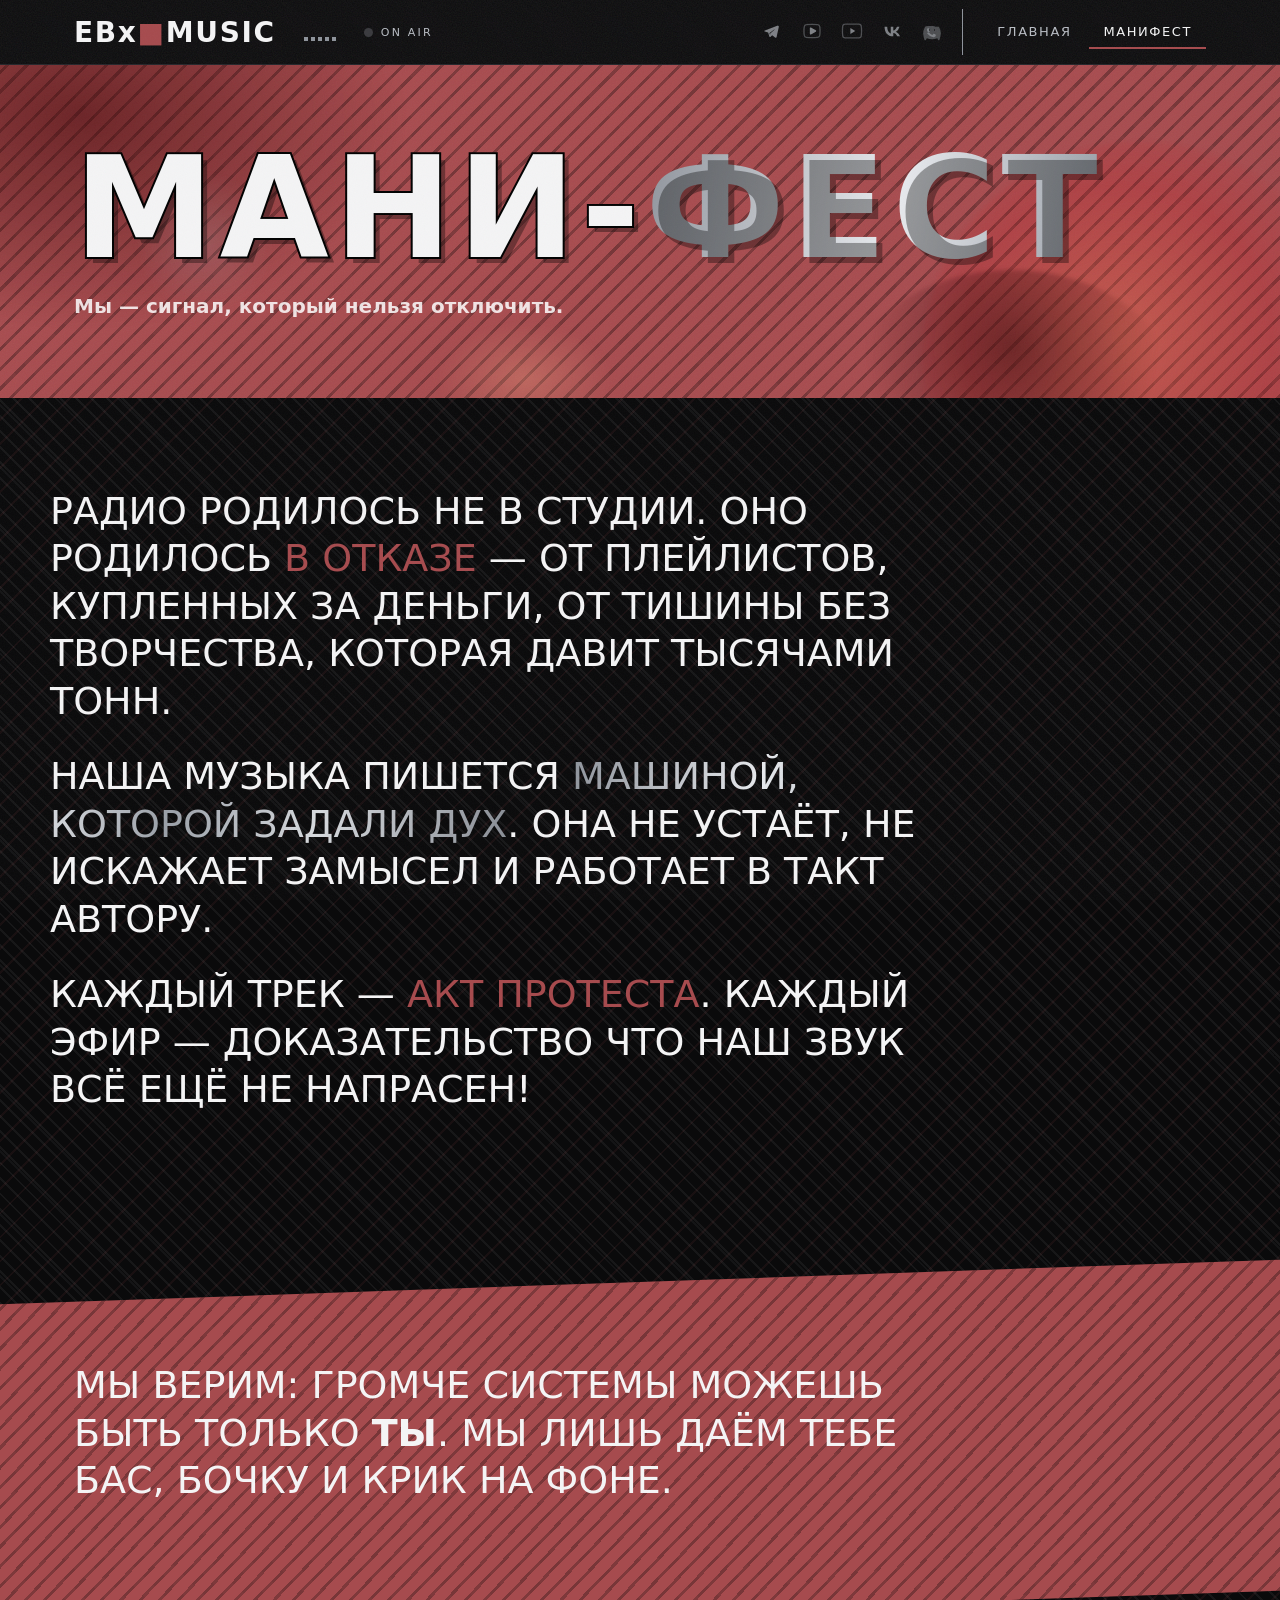
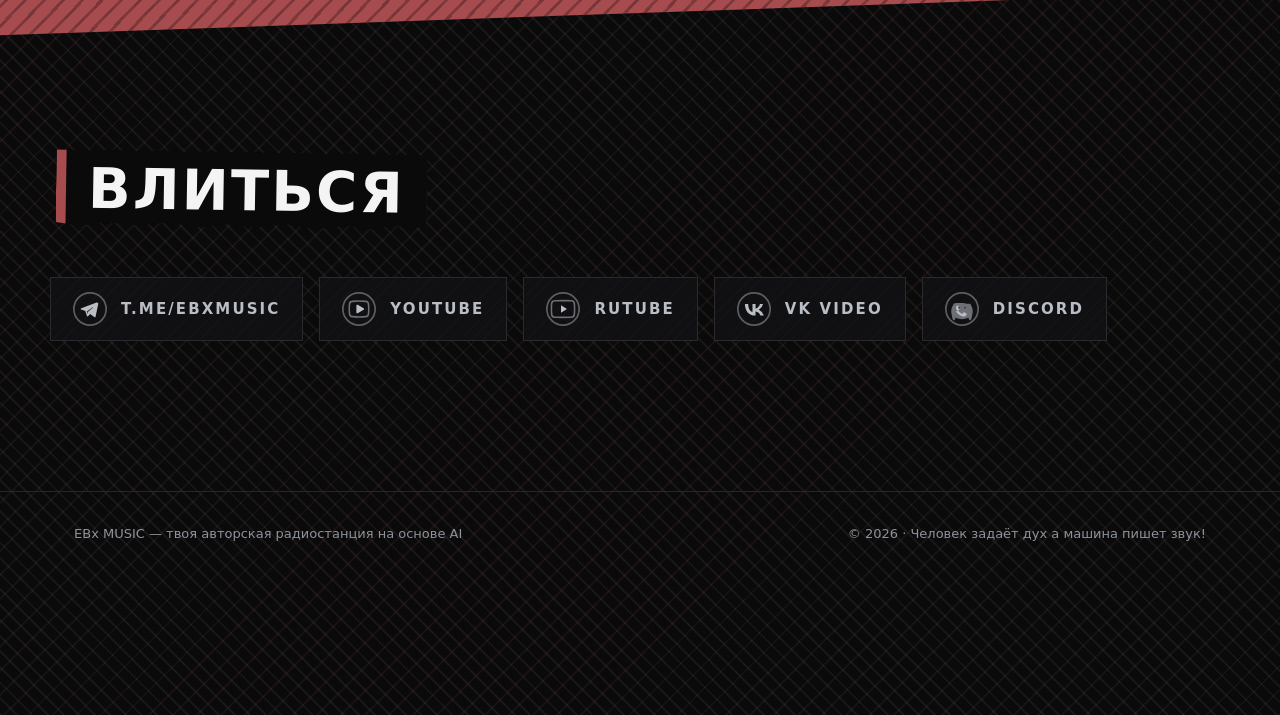
==== about.html @ 96da7712 "add Discord link (header + join)" ====
<!doctype html>
<html lang="ru">
<head>
  <meta charset="utf-8">
  <meta name="viewport" content="width=device-width, initial-scale=1, viewport-fit=cover">
  <title>EBx MUSIC — Манифест</title>
  <meta name="description" content="Манифест EBx MUSIC: авторская радиостанция на основе AI. Человек задаёт дух — машина пишет звук.">
  <meta property="og:title" content="EBx MUSIC — Манифест">
  <meta property="og:description" content="Человек задаёт дух — машина пишет звук. Авторское AI-радио.">
  <meta property="og:type" content="website">
  <link rel="icon" href="data:image/svg+xml,%3Csvg xmlns='http://www.w3.org/2000/svg' viewBox='0 0 32 32'%3E%3Crect width='32' height='32' fill='%230A0A0B'/%3E%3Cpath d='M20 3 6 19h7l-3 10L26 12h-8l2-9z' fill='%23B31217'/%3E%3C/svg%3E">
  <style>
  #__loadbar{position:fixed;top:0;left:0;height:3px;width:0;z-index:1001;pointer-events:none;transition:width .25s cubic-bezier(.1,.5,.3,1),opacity .3s;opacity:1}
  #__loadbar .lb-body{position:absolute;inset:0;background:repeating-linear-gradient(-45deg,#B31217 0 8px,#7E0D11 8px 16px);background-size:23px 100%;animation:lbMove .5s linear infinite}
  #__loadbar .lb-head{position:absolute;top:0;bottom:0;right:0;width:56px;background:linear-gradient(90deg,rgba(232,234,238,0),#E8EAEE 35%,#9AA0A8 60%,#D7DADE 85%,#878C94);box-shadow:0 0 10px rgba(179,18,23,.9),0 0 4px rgba(232,234,238,.8)}
  @keyframes lbMove{to{background-position:23px 0}}
  @media (prefers-reduced-motion:reduce){#__loadbar .lb-body{animation:none}}
  </style>
  <script>
  (function(){
    var d=document,b=d.createElement('div');b.id='__loadbar';
    b.innerHTML='<div class="lb-body"></div><div class="lb-head"></div>';
    d.documentElement.appendChild(b);
    var p=0,done=false;
    function set(v){p=Math.max(p,Math.min(v,100));b.style.width=p+'%'}
    function trickle(){if(done)return;var step=(100-p)*.12*(.6+Math.random()*.8);set(p+Math.max(.5,step));if(p<85)setTimeout(trickle,200+Math.random()*300)}
    set(35);setTimeout(trickle,250);
    function complete(){if(done)return;done=true;set(100);setTimeout(function(){b.style.opacity='0';setTimeout(function(){b.remove()},320)},150)}
    if(d.readyState==='complete')complete();else addEventListener('load',complete);
    addEventListener('pageshow',function(e){if(e.persisted){done=true;b.remove()}});
  })();
  </script>
  <script type="module" crossorigin src="/assets/share-CVYyEYfm.js"></script>
  <script type="module" crossorigin src="/assets/main-DSw1PG3q.js"></script>
  <link rel="stylesheet" crossorigin href="/assets/share-ChvzDr6m.css">
  <link rel="preconnect" href="https://radio.ebxm.ru" crossorigin>
<style id="critical-css">:root{--black: #0A0A0B;--white: #F4F4F5;--red: #A64B4E;--red-dark: #743B3E;--silver: #B9BDC4;--silver-dim: #8E939B;--metallic: linear-gradient(100deg, #8E939B 0%, #E8EAEE 28%, #9AA0A8 50%, #D7DADE 72%, #878C94 100%);--noise: url("data:image/svg+xml,%3Csvg xmlns='http://www.w3.org/2000/svg' width='140' height='140'%3E%3Cfilter id='n'%3E%3CfeTurbulence type='fractalNoise' baseFrequency='0.9' numOctaves='2'/%3E%3C/filter%3E%3Crect width='140' height='140' filter='url(%23n)' opacity='0.5'/%3E%3C/svg%3E");--stripes: repeating-linear-gradient(45deg, transparent 0 14px, rgba(166,75,78,.14) 14px 28px);--font-h: "Arial Narrow", "Impact", system-ui, sans-serif;--font-b: system-ui, "Segoe UI", sans-serif}*{margin:0;padding:0;box-sizing:border-box}html{scroll-behavior:smooth;overflow-x:hidden}body{background:repeating-linear-gradient(45deg,rgba(255,255,255,.055) 0 2px,transparent 2px 11px),repeating-linear-gradient(-45deg,rgba(166,75,78,.09) 0 2px,transparent 2px 17px),var(--black);color:var(--white);font-family:var(--font-b);overflow-x:hidden;max-width:100vw;padding-bottom:140px}body:after{content:"";position:fixed;inset:0;background:var(--noise);opacity:.07;pointer-events:none;z-index:999}body:before{content:"";position:fixed;inset:-50%;background:repeating-linear-gradient(45deg,transparent 0 20px,rgba(185,189,196,.06) 20px 22px,transparent 22px 44px);pointer-events:none;z-index:0;animation:stripes 60s linear infinite}a{color:inherit;text-decoration:none}svg,canvas{display:block}h1,h2,h3{font-family:var(--font-h);text-transform:uppercase;letter-spacing:.04em;font-weight:700}.metallic{background:var(--metallic);background-size:200% 100%;-webkit-background-clip:text;background-clip:text;color:transparent;animation:sheen 6s linear infinite}.wrap{max-width:1180px;margin:0 auto;padding:0 24px}html{scrollbar-width:thin;scrollbar-color:var(--red) #0D0D0F}::-webkit-scrollbar{width:12px;height:12px}::-webkit-scrollbar-track{background:repeating-linear-gradient(45deg,rgba(255,255,255,.03) 0 2px,transparent 2px 8px),#0d0d0f}::-webkit-scrollbar-thumb{background:repeating-linear-gradient(-45deg,#a64b4e 0 8px,#743b3e 8px 16px);border:1px solid rgba(185,189,196,.35)}::-webkit-scrollbar-thumb:hover{background:linear-gradient(100deg,#8e939b,#e8eaee 28%,#9aa0a8,#d7dade 72%,#878c94);border-color:var(--silver)}::-webkit-scrollbar-thumb:active{background:var(--red-dark)}::-webkit-scrollbar-corner{background:#0d0d0f}.evt-scroll{scrollbar-width:thin;scrollbar-color:var(--red) #0D0D0F}.evt-scroll::-webkit-scrollbar{width:8px}textarea{scrollbar-width:thin;scrollbar-color:var(--red-dark) #101013}textarea::-webkit-scrollbar{width:8px}textarea::-webkit-scrollbar-track{background:#101013}header.site{position:sticky;top:0;z-index:100;border-bottom:1px solid #26262B;background:url("data:image/svg+xml,%3Csvg xmlns='http://www.w3.org/2000/svg' width='140' height='140'%3E%3Cfilter id='n'%3E%3CfeTurbulence type='fractalNoise' baseFrequency='0.8' numOctaves='2'/%3E%3C/filter%3E%3Crect width='140' height='140' filter='url(%23n)' opacity='0.08'/%3E%3C/svg%3E"),#0a0a0bed;backdrop-filter:blur(8px)}.header-in{display:flex;align-items:center;gap:28px;height:64px}.logo{font-family:var(--font-h);font-size:28px;font-weight:700;letter-spacing:.06em}.logo b{color:var(--red)}.eq{display:flex;gap:3px;align-items:flex-end;height:18px}.eq i{width:4px;background:var(--silver-dim);height:20%}.on-air .eq i{background:var(--red);animation:eq .8s ease-in-out infinite alternate}.eq i:nth-child(2){animation-delay:.15s}.eq i:nth-child(3){animation-delay:.3s}.eq i:nth-child(4){animation-delay:.1s}.eq i:nth-child(5){animation-delay:.25s}nav.main{display:flex;align-items:center;gap:4px;margin-left:auto}nav.main .soc{display:flex;align-items:center;gap:12px;margin-right:16px;padding-right:16px;border-right:1px solid var(--silver-dim, #3A3A3E)}nav.main .soc a{display:flex;align-items:center;padding:8px 0;color:var(--silver);opacity:.65;border-bottom:2px solid transparent}nav.main .soc svg{width:28px;height:28px}nav.main .soc a:hover{color:var(--white);opacity:1}nav.main a{padding:8px 14px;font-size:13px;letter-spacing:.12em;text-transform:uppercase;color:var(--silver);border-bottom:2px solid transparent}nav.main a:hover{color:var(--white)}nav.main a.active{color:var(--white);border-color:var(--red)}.on-air-badge{display:flex;align-items:center;gap:8px;font-size:11px;letter-spacing:.2em;color:var(--silver)}.on-air-badge:before{content:"";width:9px;height:9px;border-radius:50%;background:#3a3a3e}body.on-air .on-air-badge{color:var(--white)}body.on-air .on-air-badge:before{background:var(--red);animation:pulse 1.4s infinite}.burger{display:none;margin-left:auto;width:44px;height:44px;background:none;border:none;cursor:pointer;padding:10px;flex-direction:column;justify-content:space-between}.burger span{display:block;height:3px;width:100%;background:var(--silver);transition:transform .3s,opacity .3s,background .3s}.burger:hover span{background:var(--white)}.burger.open span:nth-child(1){transform:translateY(8.5px) rotate(45deg);background:var(--red)}.burger.open span:nth-child(2){opacity:0}.burger.open span:nth-child(3){transform:translateY(-8.5px) rotate(-45deg);background:var(--red)}.mobile-nav{display:none;position:sticky;top:64px;z-index:99;background:repeating-linear-gradient(45deg,rgba(255,255,255,.03) 0 1px,transparent 1px 8px),#0a0a0bfa;border-bottom:1px solid #26262B;transform:translateY(-8px);opacity:0;pointer-events:none;transition:transform .3s ease,opacity .3s ease}.mobile-nav.open{transform:none;opacity:1;pointer-events:auto}.mobile-nav a{display:block;padding:16px 24px;font-family:var(--font-h);text-transform:uppercase;letter-spacing:.14em;font-size:17px;color:var(--silver);border-left:4px solid transparent}.mobile-nav a:hover{color:var(--white);background:#a64b4e24}.mobile-nav a.active{color:var(--white);border-left-color:var(--red)}@media (max-width: 720px){nav.main{display:none}.burger{display:flex}.mobile-nav{display:block}.header-in{gap:14px}.logo{font-size:24px}}.hero-blobs{position:absolute;inset:0;pointer-events:none;z-index:1}.hero-blobs i{position:absolute;display:block;border-radius:50%;filter:blur(2px);will-change:transform}.hero-blobs i:nth-child(1){width:46vw;height:30vw;left:-12vw;top:-8vw;background:radial-gradient(ellipse at 40% 40%,rgba(60,5,7,.55),transparent 65%);animation:blobDrift1 26s ease-in-out infinite alternate}.hero-blobs i:nth-child(2){width:34vw;height:34vw;right:-6vw;top:6vw;background:radial-gradient(circle at 45% 45%,rgba(255,120,80,.32),rgba(208,24,30,.18) 45%,transparent 68%);animation:blobDrift2 21s ease-in-out infinite alternate}.hero-blobs i:nth-child(3){width:14vw;height:9vw;left:34vw;bottom:-3vw;background:radial-gradient(ellipse,rgba(255,180,140,.26),transparent 70%);animation:blobDrift1 17s ease-in-out infinite alternate-reverse}.hero-blobs i:nth-child(4){width:26vw;height:20vw;right:8vw;bottom:-10vw;background:radial-gradient(ellipse at 50% 30%,rgba(40,3,5,.5),transparent 62%);animation:blobDrift2 30s ease-in-out infinite alternate-reverse}.hero-blobs i:nth-child(5){width:12vw;height:12vw;left:10vw;top:30%;background:radial-gradient(circle,rgba(185,189,196,.16),transparent 65%);animation:blobDrift1 23s ease-in-out infinite alternate}@keyframes blobDrift1{0%{transform:translate(0) scale(1)}to{transform:translate(4vw,2vw) scale(1.08)}}@keyframes blobDrift2{0%{transform:translate(0) scale(1.05)}to{transform:translate(-3vw,3vw) scale(.95)}}@media (prefers-reduced-motion: reduce){.hero-blobs i{animation:none}}.hero{position:relative;padding:110px 0 90px;background:repeating-linear-gradient(-45deg,rgba(0,0,0,.3) 0 3px,transparent 3px 14px),var(--red);overflow:hidden}.hero:before{content:"";position:absolute;inset:0;background:var(--stripes);animation:stripes 26s linear infinite}.hero:after{content:"";position:absolute;inset:0;background:var(--noise);opacity:.16;mix-blend-mode:overlay}.hero .wrap{position:relative;z-index:2}.hero-grid{display:grid;grid-template-columns:1.5fr 1fr;gap:44px;align-items:center}@media (max-width: 900px){.hero-grid{grid-template-columns:1fr}.event-feed{max-width:480px;max-height:480px}}@media (max-width: 720px){.hero{padding:72px 0 64px}.hero p.sub{font-size:16px}.card:nth-child(4n+1){transform:rotate(-.35deg) translateY(1px)}.card:nth-child(4n+2){transform:rotate(.45deg) translateY(-1.5px)}.card:nth-child(4n+3){transform:rotate(-.2deg) translate(1.5px)}.card:nth-child(4n){transform:rotate(.3deg) translateY(2px)}section.block{padding:64px 0}.card:nth-child(4n+1),.card:nth-child(4n+2),.card:nth-child(4n+3),.card:nth-child(4n),section.block:nth-of-type(odd) .sec-title,section.block:nth-of-type(2n) .sec-title,section.block:nth-of-type(3n) .sec-title,section.block:nth-of-type(4n) .sec-title{transform:none}}@media (max-width: 480px){.eq{display:none}.header-in{height:56px}.logo{font-size:21px}.on-air-badge{font-size:9px;letter-spacing:.14em}.mobile-nav{top:56px}.ticker{margin:18px -8px}.event-feed{max-height:420px}.wrap{padding:0 16px}}@media (pointer: coarse){input[type=range]{height:6px}input[type=range]::-webkit-slider-thumb{width:22px;height:22px}input[type=range]::-moz-range-thumb{width:22px;height:22px}}.hero-collage{position:absolute;inset:0;z-index:1;background-image:var(--shard-img);background-size:cover;background-position:center;background-repeat:no-repeat;pointer-events:none;opacity:.92}.hero-collage:after{content:"";position:absolute;inset:0;pointer-events:none;background:linear-gradient(90deg,#0a0a0bb8,#0a0a0b40 45%,#0a0a0b00 75%)}.hero-left{position:relative;z-index:2}.btn{display:inline-flex;align-items:center;gap:12px;font-family:var(--font-h);text-transform:uppercase;letter-spacing:.14em;font-size:16px;padding:16px 34px;border:none;cursor:pointer;color:var(--white);background:var(--black);position:relative;overflow:hidden}.btn:before{content:"";position:absolute;inset:0;background:repeating-linear-gradient(-45deg,transparent 0 10px,rgba(255,255,255,.07) 10px 20px)}.btn:hover{outline:1px solid var(--silver)}.btn.red{background:var(--red-dark)}.btn.silver{background:var(--metallic);background-size:200% 100%;animation:sheen 5s linear infinite;color:var(--black)}.btn.silver:before{background:repeating-linear-gradient(-45deg,transparent 0 10px,rgba(0,0,0,.05) 10px 20px)}</style>
</head>
<body>
<header class="site"><div class="wrap header-in">
  <a class="logo" href="/">EBx<b>■</b>MUSIC</a>
  <div class="eq" aria-hidden="true"><i></i><i></i><i></i><i></i><i></i></div>
  <span class="on-air-badge">ON AIR</span>
  <nav class="main">
    <span class="soc" aria-label="Соцсети">
      <a href="https://t.me/ebxmusic" target="_blank" rel="noopener" aria-label="Telegram" title="Telegram">
        <svg viewBox="0 0 24 24" width="20" height="20" fill="none" xmlns="http://www.w3.org/2000/svg" aria-hidden="true"><path d="M17.07 7.23 5.95 11.54c-.76.3-.75.72-.13.9l2.85.9 1.1 3.37c.13.36.24.5.45.5.28 0 .4-.13.56-.29l1.35-1.31 2.81 2.08c.52.28.89.14 1.02-.48l1.85-8.72c.19-.76-.29-1.1-.94-.86Z" fill="currentColor"/><path d="M9.6 13.94 13.9 10.8c.21-.14.4-.06.25.08l-3.67 3.32-.14 1.55-.44-1.81Z" fill="#0A0A0B" fill-opacity=".9"/></svg>
      </a>
      <a href="https://www.youtube.com/@epicboxmusic" target="_blank" rel="noopener" aria-label="YouTube" title="YouTube">
        <svg viewBox="0 0 24 24" width="20" height="20" fill="none" xmlns="http://www.w3.org/2000/svg" aria-hidden="true"><path d="M11.08 9.06l4.2 2.4a.62.62 0 0 1 0 1.08l-4.2 2.4a.62.62 0 0 1-.93-.54V9.6a.62.62 0 0 1 .93-.54Z" fill="currentColor"/><path d="M7.2 6.6c1.55-.13 3.13-.2 4.8-.2s3.25.07 4.8.2c.95.08 1.72.8 1.86 1.74.13.9.22 2.26.22 3.66s-.09 2.76-.22 3.66a1.96 1.96 0 0 1-1.86 1.74c-1.55.13-3.13.2-4.8.2s-3.25-.07-4.8-.2a1.96 1.96 0 0 1-1.86-1.74c-.13-.9-.22-2.26-.22-3.66s.09-2.76.22-3.66A1.96 1.96 0 0 1 7.2 6.6Z" stroke="currentColor" stroke-opacity=".55" stroke-width="1.1"/></svg>
      </a>
      <a href="https://rutube.ru/channel/48213165" target="_blank" rel="noopener" aria-label="Rutube" title="Rutube">
        <svg viewBox="0 0 24 24" width="20" height="20" fill="none" xmlns="http://www.w3.org/2000/svg" aria-hidden="true"><path d="M12 6.1c2.6 0 4.5.03 5.9.1 1.1.06 1.98.9 2.1 2 .1.9.17 2.2.17 3.8s-.07 2.9-.17 3.8a2.14 2.14 0 0 1-2.1 2c-1.4.07-3.3.1-5.9.1s-4.5-.03-5.9-.1a2.14 2.14 0 0 1-2.1-2c-.1-.9-.17-2.2-.17-3.8s.07-2.9.17-3.8a2.14 2.14 0 0 1 2.1-2c1.4-.07 3.3-.1 5.9-.1Z" stroke="currentColor" stroke-opacity=".55" stroke-width="1.1"/><path d="M10.6 9.4l4.2 2.6-4.2 2.6V9.4Z" fill="currentColor"/></svg>
      </a>
      <a href="https://vkvideo.ru/@club239750230" target="_blank" rel="noopener" aria-label="VK Video" title="VK Video">
        <svg viewBox="0 0 24 24" width="20" height="20" fill="none" xmlns="http://www.w3.org/2000/svg" aria-hidden="true"><path d="M12.8 16.6c-4.5 0-7.1-3.1-7.2-8.2h2.3c.06 3.76 1.72 5.35 3.04 5.68V8.4h2.16v3.25c1.3-.14 2.67-1.62 3.13-3.25h2.16a6.5 6.5 0 0 1-2.99 4.2 6.73 6.73 0 0 1 3.5 4h-2.38c-.5-1.55-1.76-2.75-3.42-2.92v2.92h-.28Z" fill="currentColor"/></svg>
      </a>
<a href="https://discord.gg/Epwmk53xg4" target="_blank" rel="noopener" aria-label="Discord" title="Discord">
        <svg viewBox="0 0 24 24" width="20" height="20" fill="none" xmlns="http://www.w3.org/2000/svg" aria-hidden="true"><path d="M17.9 8.32a11.4 11.4 0 0 1 1.72 5.53c-.01.78-.87 5.15-1.27 5.78-.1.15-.26.24-.44.24h-.29a.6.6 0 0 1-.55-.37l-.53-1.32a11.4 11.4 0 0 1-9.08 0l-.53 1.32a.6.6 0 0 1-.55.37h-.29a.59.59 0 0 1-.44-.24c-.4-.63-1.26-5-1.27-5.78a11.4 11.4 0 0 1 1.72-5.53 1.3 1.3 0 0 1 .8-.35c1-.1 2.03-.15 3.05-.16h1.13c1.02 0 2.04.06 3.05.16a1.3 1.3 0 0 1 .8.35Z" fill="currentColor" fill-opacity=".55"/><path d="M9.5 13.8c-.7-.5-1.17-1.06-1.17-1.06a3.8 3.8 0 0 1-.62-1.9c.01-.55.28-.8.44-.94.16-.15.4-.2.62-.2h.3c.2 0 .4.02.5.4.18.56.5 1.55.55 1.67.05.11.07.25 0 .37-.06.13-.11.21-.22.33-.11.11-.23.25-.33.34-.11.1-.23.21-.1.42.13.22.5.74 1.07 1.2.72.58 1.31.79 1.52.89.2.1.33.08.45-.05.12-.13.5-.6.63-.8.13-.21.26-.17.44-.1.17.06 1.11.53 1.3.63.19.1.32.14.36.23.05.08.05.5-.12.98-.17.47-.99 1.02-1.38 1.05-.4.04-.76.19-2.56-.53-2.16-.86-3.53-3.14-3.64-3.28" fill="currentColor"/><ellipse cx="9.85" cy="11.15" rx=".5" ry=".55" fill="#0A0A0B" fill-opacity=".9"/><ellipse cx="14.15" cy="11.15" rx=".5" ry=".55" fill="#0A0A0B" fill-opacity=".9"/></svg>
      </a>
    </span>
    <a href="/">Главная</a><a href="/about.html" class="active">Манифест</a>
  </nav>
  <button class="burger" id="burgerBtn" aria-label="Меню" aria-expanded="false">
    <span></span><span></span><span></span>
  </button>
</div></header>
<div class="mobile-nav" id="mobileNav">
  <a href="/">Главная</a><a href="/about.html" class="active">Манифест</a>
</div><main id="view" data-page="about">
  <div class="main-collage" style="--shard-img:url('data:,')" data-collage="assets/shards/collage-about.webp" aria-hidden="true"></div>
<section class="hero" style="padding:80px 0"><div class="hero-blobs" aria-hidden="true"><i></i><i></i><i></i><i></i><i></i></div><div class="wrap">
  <h1><span class="glitch" data-t="МАНИ-">МАНИ-</span><span class="metallic">ФЕСТ</span></h1>
  <p class="sub">Мы — сигнал, который нельзя отключить.</p>
</div></section><section class="block wrap manifesto">
  <p class="reveal">Радио родилось не в студии. Оно родилось <em>в отказе</em> — от плейлистов, купленных за деньги, от тишины без творчества, которая давит тысячами тонн.</p>
  <p class="reveal">Наша музыка пишется <mark>машиной, которой задали дух</mark>. Она не устаёт, не искажает замысел и работает в такт автору.</p>
  <p class="reveal">Каждый трек — <em>акт протеста</em>. Каждый эфир — доказательство что наш звук всё ещё не напрасен!</p>
</section><div class="diagonal"><div class="wrap manifesto">
  <p class="reveal" style="color:var(--white)">Мы верим: громче системы можешь быть только <b>ты</b>. Мы лишь даём тебе бас, бочку и крик на фоне.</p>
</div></div><section class="block wrap"><h2 class="sec-title reveal">Влиться</h2>
  <div class="join-links">
    <a class="join-tg reveal" href="https://t.me/ebxmusic" target="_blank" rel="noopener">
      <svg viewBox="0 0 24 24" width="34" height="34" fill="none" xmlns="http://www.w3.org/2000/svg" aria-hidden="true">
        <circle cx="12" cy="12" r="11.4" stroke="currentColor" stroke-opacity=".45" stroke-width="1.2"/>
        <path d="M17.07 7.23 5.95 11.54c-.76.3-.75.72-.13.9l2.85.9 1.1 3.37c.13.36.24.5.45.5.28 0 .4-.13.56-.29l1.35-1.31 2.81 2.08c.52.28.89.14 1.02-.48l1.85-8.72c.19-.76-.29-1.1-.94-.86Z" fill="currentColor"/>
        <path d="M9.6 13.94 13.9 10.8c.21-.14.4-.06.25.08l-3.67 3.32-.14 1.55-.44-1.81Z" fill="#0A0A0B" fill-opacity=".9"/>
      </svg>
      <span>t.me/ebxmusic</span>
    </a>
    <a class="join-tg reveal" href="https://www.youtube.com/@epicboxmusic" target="_blank" rel="noopener">
      <svg viewBox="0 0 24 24" width="34" height="34" fill="none" xmlns="http://www.w3.org/2000/svg" aria-hidden="true">
        <circle cx="12" cy="12" r="11.4" stroke="currentColor" stroke-opacity=".45" stroke-width="1.2"/>
        <path d="M11.08 9.06l4.2 2.4a.62.62 0 0 1 0 1.08l-4.2 2.4a.62.62 0 0 1-.93-.54V9.6a.62.62 0 0 1 .93-.54Z" fill="currentColor"/>
        <path d="M7.2 6.6c1.55-.13 3.13-.2 4.8-.2s3.25.07 4.8.2c.95.08 1.72.8 1.86 1.74.13.9.22 2.26.22 3.66s-.09 2.76-.22 3.66a1.96 1.96 0 0 1-1.86 1.74c-1.55.13-3.13.2-4.8.2s-3.25-.07-4.8-.2a1.96 1.96 0 0 1-1.86-1.74c-.13-.9-.22-2.26-.22-3.66s.09-2.76.22-3.66A1.96 1.96 0 0 1 7.2 6.6Z" stroke="currentColor" stroke-opacity=".55" stroke-width="1.1"/>
      </svg>
      <span>YouTube</span>
    </a>
    <a class="join-tg reveal" href="https://rutube.ru/channel/48213165" target="_blank" rel="noopener">
      <svg viewBox="0 0 24 24" width="34" height="34" fill="none" xmlns="http://www.w3.org/2000/svg" aria-hidden="true">
        <circle cx="12" cy="12" r="11.4" stroke="currentColor" stroke-opacity=".45" stroke-width="1.2"/>
        <path d="M12 6.1c2.6 0 4.5.03 5.9.1 1.1.06 1.98.9 2.1 2 .1.9.17 2.2.17 3.8s-.07 2.9-.17 3.8a2.14 2.14 0 0 1-2.1 2c-1.4.07-3.3.1-5.9.1s-4.5-.03-5.9-.1a2.14 2.14 0 0 1-2.1-2c-.1-.9-.17-2.2-.17-3.8s.07-2.9.17-3.8a2.14 2.14 0 0 1 2.1-2c1.4-.07 3.3-.1 5.9-.1Z" stroke="currentColor" stroke-opacity=".55" stroke-width="1.1"/>
        <path d="M10.6 9.4l4.2 2.6-4.2 2.6V9.4Z" fill="currentColor"/>
      </svg>
      <span>Rutube</span>
    </a>
    <a class="join-tg reveal" href="https://vkvideo.ru/@club239750230" target="_blank" rel="noopener">
      <svg viewBox="0 0 24 24" width="34" height="34" fill="none" xmlns="http://www.w3.org/2000/svg" aria-hidden="true">
        <circle cx="12" cy="12" r="11.4" stroke="currentColor" stroke-opacity=".45" stroke-width="1.2"/>
        <path d="M12.8 16.6c-4.5 0-7.1-3.1-7.2-8.2h2.3c.06 3.76 1.72 5.35 3.04 5.68V8.4h2.16v3.25c1.3-.14 2.67-1.62 3.13-3.25h2.16a6.5 6.5 0 0 1-2.99 4.2 6.73 6.73 0 0 1 3.5 4h-2.38c-.5-1.55-1.76-2.75-3.42-2.92v2.92h-.28Z" fill="currentColor"/>
      </svg>
      <span>VK Video</span>
    </a>
    <a class="join-tg reveal" href="https://discord.gg/Epwmk53xg4" target="_blank" rel="noopener">
      <svg viewBox="0 0 24 24" width="34" height="34" fill="none" xmlns="http://www.w3.org/2000/svg" aria-hidden="true">
        <circle cx="12" cy="12" r="11.4" stroke="currentColor" stroke-opacity=".45" stroke-width="1.2"/>
        <path d="M17.9 8.32a11.4 11.4 0 0 1 1.72 5.53c-.01.78-.87 5.15-1.27 5.78-.1.15-.26.24-.44.24h-.29a.6.6 0 0 1-.55-.37l-.53-1.32a11.4 11.4 0 0 1-9.08 0l-.53 1.32a.6.6 0 0 1-.55.37h-.29a.59.59 0 0 1-.44-.24c-.4-.63-1.26-5-1.27-5.78a11.4 11.4 0 0 1 1.72-5.53 1.3 1.3 0 0 1 .8-.35c1-.1 2.03-.15 3.05-.16h1.13c1.02 0 2.04.06 3.05.16a1.3 1.3 0 0 1 .8.35Z" fill="currentColor" fill-opacity=".55"/>
        <path d="M9.5 13.8c-.7-.5-1.17-1.06-1.17-1.06a3.8 3.8 0 0 1-.62-1.9c.01-.55.28-.8.44-.94.16-.15.4-.2.62-.2h.3c.2 0 .4.02.5.4.18.56.5 1.55.55 1.67.05.11.07.25 0 .37-.06.13-.11.21-.22.33-.11.11-.23.25-.33.34-.11.1-.23.21-.1.42.13.22.5.74 1.07 1.2.72.58 1.31.79 1.52.89.2.1.33.08.45-.05.12-.13.5-.6.63-.8.13-.21.26-.17.44-.1.17.06 1.11.53 1.3.63.19.1.32.14.36.23.05.08.05.5-.12.98-.17.47-.99 1.02-1.38 1.05-.4.04-.76.19-2.56-.53-2.16-.86-3.53-3.14-3.64-3.28" fill="currentColor"/>
        <ellipse cx="9.85" cy="11.15" rx=".5" ry=".55" fill="#0A0A0B" fill-opacity=".9"/>
        <ellipse cx="14.15" cy="11.15" rx=".5" ry=".55" fill="#0A0A0B" fill-opacity=".9"/>
      </svg>
      <span>Discord</span>
    </a>
  </div>
</section>
</main><footer class="site"><div class="wrap"><span>EBx MUSIC — твоя авторская радиостанция на основе AI</span><span>© <span id="year"></span> · Человек задаёт дух а машина пишет звук!</span></div></footer>
</body>
</html>
---- assets/share-ChvzDr6m.css ----
#shardPanel{position:fixed;left:14px;top:80px;z-index:1500;width:270px;padding:14px;background:#0d0d0ff5;border:1px solid rgba(185,189,196,.3);box-shadow:0 10px 40px #0009;font-family:system-ui,sans-serif;font-size:12px;color:var(--silver)}#shardPanel .sp-head{font-family:var(--font-h);letter-spacing:.2em;text-transform:uppercase;color:var(--white);margin-bottom:10px;padding-bottom:8px;border-bottom:1px solid rgba(255,255,255,.12);cursor:grab;user-select:none;touch-action:none}#shardPanel .sp-head:active{cursor:grabbing}#shardPanel .sp-row{display:flex;flex-wrap:wrap;gap:6px;margin-bottom:8px}#shardPanel .sp-row label{display:flex;align-items:center;gap:6px;width:100%;font-size:10px;letter-spacing:.1em}#shardPanel .sp-row input[type=range]{flex:1;width:auto}#shardPanel .sp-btn{font:inherit;text-transform:uppercase;letter-spacing:.08em;background:#1b1b1f;color:var(--silver);border:1px solid rgba(185,189,196,.3);padding:6px 10px;cursor:pointer;border-radius:4px}#shardPanel .sp-btn:hover{color:var(--white);border-color:var(--silver)}#shardPanel .sp-btn.primary{background:var(--red);border-color:var(--red);color:var(--white)}#shardPanel .sp-btn.danger:hover{border-color:#e8384f;color:#e8384f}#shardPanel .sp-status{width:100%;font-size:10px;color:var(--silver-dim)}#shardPanel .sp-hint{font-size:10px;color:var(--silver-dim);line-height:1.6;margin-top:6px}#spPresetBox{display:grid;grid-template-columns:repeat(6,1fr);gap:4px;margin:4px 0 8px;padding:8px;background:#0a0a0bcc;border:1px solid rgba(185,189,196,.2);border-radius:4px}#spPresetBox[hidden]{display:none}#spPresetBox .sp-preset{font-size:16px;line-height:1;padding:7px 0;background:#1b1b1f;color:var(--silver);border:1px solid rgba(185,189,196,.25);border-radius:4px;cursor:pointer}#spPresetBox .sp-preset:hover{color:var(--white);border-color:var(--red);background:#a64b4e40}.sp-layers-head{font-family:var(--font-h);font-size:11px;letter-spacing:.2em;text-transform:uppercase;color:var(--white);margin:8px 0 6px;padding-top:8px;border-top:1px solid rgba(255,255,255,.12)}.sp-layers-head .sp-layers-note{font-size:9px;color:var(--silver-dim);letter-spacing:.06em;text-transform:none}.sp-layers{display:flex;flex-direction:column;gap:3px;max-height:180px;overflow-y:auto;margin-bottom:8px}.sp-layer{display:flex;align-items:center;gap:8px;padding:5px 8px;background:#141417;border:1px solid rgba(185,189,196,.18);border-radius:4px;cursor:pointer;text-align:left;width:100%}.sp-layer:hover{border-color:#b9bdc473}.sp-layer.active{border-color:#e8384f;background:#a64b4e2e}.sp-layer-thumb{width:34px;height:26px;object-fit:cover;border-radius:2px;flex:none;background:#0d0d0f}.sp-layer-name{flex:1;font-size:11px;color:var(--silver);white-space:nowrap;overflow:hidden;text-overflow:ellipsis}.sp-layer.active .sp-layer-name{color:var(--white)}.sp-layer-btn{color:var(--silver-dim);font-size:10px;padding:2px 4px;border-radius:3px}.sp-layer-btn:hover{color:var(--white);background:#a64b4e66}.sp-layer-empty{font-size:10px;color:var(--silver-dim);text-align:center;padding:10px}#shardStage{position:absolute;inset:0;z-index:5;width:100%;height:100%;cursor:crosshair;touch-action:none}#view>#shardStage{height:auto;top:0}#shardStart{position:absolute;right:14px;top:14px;z-index:6;font-family:var(--font-h);font-size:12px;letter-spacing:.12em;text-transform:uppercase;background:#0d0d0feb;color:var(--silver);border:1px solid rgba(185,189,196,.4);padding:8px 14px;cursor:pointer;border-radius:4px}#shardStart:hover{color:var(--white);border-color:var(--red)}#shardStartMain,#shardStartAbout{position:absolute;right:14px;top:58px;z-index:6;font-family:var(--font-h);font-size:12px;letter-spacing:.12em;text-transform:uppercase;background:#0d0d0feb;color:var(--silver);border:1px solid rgba(185,189,196,.4);padding:8px 14px;cursor:pointer;border-radius:4px}#shardStartMain:hover,#shardStartAbout:hover{color:var(--white);border-color:var(--red)}#view{position:relative;z-index:1}.main-collage{position:absolute;inset:0;z-index:0;background-image:var(--shard-img);background-size:cover;background-position:top center;background-repeat:no-repeat;pointer-events:none;opacity:.95}#view>section,#view>.hero,#view>.wrap{position:relative;z-index:1}body.shard-edit .main-collage{opacity:0!important}#shardPanel .sp-btn.active{background:var(--red);border-color:var(--red);color:var(--white)}body.shard-edit,body.shard-edit *,body.poster-mode,body.poster-mode *{cursor:auto!important}body.poster-mode #ppStage,body.shard-edit #shardStage{cursor:crosshair!important}body.shard-edit .hero-collage{opacity:0!important}body.shard-edit #shardStage[style*=move]{cursor:move!important}.event-feed{position:relative;display:flex;flex-direction:column;background:url("data:image/svg+xml,%3Csvg xmlns='http://www.w3.org/2000/svg' width='140' height='140'%3E%3Cfilter id='n'%3E%3CfeTurbulence type='fractalNoise' baseFrequency='0.8' numOctaves='2'/%3E%3C/filter%3E%3Crect width='140' height='140' filter='url(%23n)' opacity='0.08'/%3E%3C/svg%3E"),#0d0d0fc7;border:1px solid rgba(255,255,255,.18);box-shadow:14px 14px #00000059;max-height:560px;overflow:hidden;backdrop-filter:blur(6px)}.evt-head{display:flex;align-items:center;gap:14px;padding:16px 20px;border-bottom:1px solid rgba(255,255,255,.12);background:linear-gradient(90deg,rgba(166,75,78,.35),transparent 70%)}.evt-head-title{font-family:var(--font-h);font-size:15px;letter-spacing:.3em;text-transform:uppercase;color:var(--white)}.evt-head-line{flex:1;height:8px;background:repeating-linear-gradient(-45deg,var(--red) 0 6px,transparent 6px 12px);opacity:.8}.evt-scroll{flex:1;overflow-y:auto;display:flex;flex-direction:column;scrollbar-width:thin;scrollbar-color:var(--red) #0D0D0F}.evt-scroll::-webkit-scrollbar{width:6px}.evt-scroll::-webkit-scrollbar-thumb{background:var(--red)}.evt{position:relative;display:flex;flex-direction:column;gap:5px;padding:18px 20px;color:var(--white);text-decoration:none;border-bottom:1px solid rgba(255,255,255,.08);overflow:hidden}.evt:last-child{border-bottom:none}.evt:before{content:"";position:absolute;top:0;bottom:0;left:-90%;width:60%;background:repeating-linear-gradient(45deg,transparent 0 8px,rgba(166,75,78,.3) 8px 16px);transform:skew(-18deg);transition:left .45s ease;pointer-events:none}.evt:hover:before{left:130%}.evt:hover{background:#a64b4e1f}.evt>*{position:relative}.evt-badge{position:absolute;top:16px;right:16px;font-size:9px;letter-spacing:.2em;padding:4px 10px;background:var(--black);border:1px solid var(--silver-dim);color:var(--silver)}.evt[data-live=true] .evt-badge{background:var(--red);border-color:var(--red);color:var(--white);animation:pulse 1.4s infinite}.evt-kicker{font-size:10px;letter-spacing:.28em;text-transform:uppercase;color:var(--silver-dim)}.evt-title{font-family:var(--font-h);font-size:22px;line-height:1.05;text-transform:uppercase;background:var(--metallic);background-size:200% 100%;-webkit-background-clip:text;background-clip:text;color:transparent;animation:sheen 6s linear infinite;padding-right:60px}.evt-desc{font-size:12px;line-height:1.5;color:var(--silver);max-width:40ch}.evt-timer{font-family:var(--font-h);font-size:20px;font-variant-numeric:tabular-nums;letter-spacing:.06em;color:var(--white);text-shadow:0 0 12px rgba(166,75,78,.55)}.evt[data-live=true] .evt-timer{color:#f5c866}.evt-empty{display:flex;flex-direction:column;align-items:center;justify-content:center;gap:8px;padding:48px 20px;text-align:center}.evt-empty-title{font-family:var(--font-h);font-size:24px;letter-spacing:.18em;text-transform:uppercase;background:var(--metallic);background-size:200% 100%;-webkit-background-clip:text;background-clip:text;color:transparent;animation:sheen 6s linear infinite}.evt-empty-sub{font-size:11px;letter-spacing:.2em;text-transform:uppercase;color:var(--silver-dim)}.evt-tabs{display:grid;grid-template-columns:1fr 1fr;gap:0;border-top:1px solid rgba(255,255,255,.12)}.evt-tab{font-family:var(--font-h);font-size:13px;letter-spacing:.18em;text-transform:uppercase;padding:14px 10px;cursor:pointer;color:var(--silver);background:transparent;border:none;position:relative;transition:color .25s,background .25s}.evt-tab+.evt-tab{border-left:1px solid rgba(255,255,255,.12)}.evt-tab:hover{color:var(--white)}.evt-tab.active{color:var(--white);background:repeating-linear-gradient(-45deg,rgba(166,75,78,.85) 0 10px,var(--red) 10px 20px)}.hero h1{font-size:clamp(56px,11vw,150px);line-height:.9;color:var(--white);text-shadow:6px 6px 0 rgba(0,0,0,.35);text-transform:none}.hero-eb,.hero h1 .glitch{-webkit-text-stroke:4px #000;paint-order:stroke fill}.hero h1 .glitch:before,.hero h1 .glitch:after{-webkit-text-stroke:0}.glitch{position:relative;display:inline-block;color:var(--white)}.glitch:before,.glitch:after{content:attr(data-t);position:absolute;inset:0;opacity:0}.glitch:before{color:#000;transform:translate(4px,3px);z-index:-1}.glitch:after{color:var(--silver);clip-path:inset(30% 0 40% 0)}.glitch{animation:glitchVanish 4s steps(1) infinite}@keyframes glitchVanish{0%,74%,to{opacity:1;transform:none;text-shadow:6px 6px 0 rgba(0,0,0,.35)}75%{opacity:0}77%{opacity:1;transform:translate(5px,-2px)}79%{opacity:0}81%{opacity:1;transform:translate(-4px,2px);text-shadow:-2px 2px 0 var(--red),6px 6px 0 rgba(0,0,0,.35)}83%{opacity:0}85%{opacity:1;transform:none}87%{opacity:0}89%{opacity:1;transform:skew(-8deg);text-shadow:2px 2px 0 var(--silver),6px 6px 0 rgba(0,0,0,.35)}91%{opacity:0}93%{opacity:1;transform:none;text-shadow:6px 6px 0 rgba(0,0,0,.35)}}.hero p.sub{margin-top:22px;max-width:560px;font-size:20px;font-weight:700;color:#ffffffd9}.hero .meta{margin-top:34px;display:flex;gap:26px;flex-wrap:wrap;font-size:12px;letter-spacing:.16em;text-transform:uppercase;color:#ffffffbf}.player{position:fixed;left:0;right:0;bottom:0;z-index:90;margin:0;max-width:none;background:repeating-linear-gradient(-45deg,rgba(255,255,255,.045) 0 2px,transparent 2px 9px),#101013;border:none;border-top:1px solid #2A2A2E;box-shadow:0 -16px 48px #000000a6;overflow:hidden}@media (min-width: 641px){.player{transform:translateY(110%);transition:transform .9s cubic-bezier(.22,1,.36,1)}.player.shown{transform:none}}@media (prefers-reduced-motion: reduce){.player{transform:none;transition:none}}.player:before{content:"";position:absolute;inset:0;background:var(--stripes);opacity:.5;pointer-events:none;z-index:1}.player-photo{position:absolute;inset:0;z-index:0;background-size:cover;background-position:center;opacity:0;transition:opacity 1.6s ease,transform 18s linear;filter:grayscale(30%) contrast(1.1) brightness(.6)}.player-photo.show{opacity:1}.rain-overlay{position:absolute;inset:0;width:100%;height:100%;object-fit:cover;z-index:1;pointer-events:none;mix-blend-mode:screen;opacity:.55}.player.storm .rain-overlay{opacity:.8}@media (prefers-reduced-motion: reduce){.rain-overlay{display:none}}.player.low-power .rain-overlay{display:none}.player-in{display:grid;grid-template-columns:auto 1fr;gap:20px;padding:14px 20px;align-items:center;align-content:center;position:relative;z-index:2;min-height:0}.player-in:before{content:"";position:absolute;inset:0;z-index:-1;background:linear-gradient(180deg,#0a0a0b40,#0a0a0b8c 70%,#0a0a0bbf);pointer-events:none}.fs-btn{position:absolute;right:14px;bottom:14px;z-index:3;width:36px;height:36px;display:flex;align-items:center;justify-content:center;color:var(--silver);cursor:pointer;border-radius:8px;background:linear-gradient(160deg,#1e1e22d1,#0a0a0bd1);border:1px solid rgba(185,189,196,.28);box-shadow:inset 0 1px #e8eaee1f,0 2px 8px #00000073;backdrop-filter:blur(6px);opacity:.6;transition:opacity .25s,color .25s,border-color .25s,box-shadow .25s,transform .15s}.fs-btn:hover{opacity:1;color:var(--white);border-color:#b9bdc48c;box-shadow:inset 0 1px #e8eaee2e,0 0 16px #a64b4e80}.fs-btn:active{transform:scale(.92)}.fs-btn.is-active{color:var(--white);border-color:var(--red);opacity:.95}.fs-btn .ic-collapse,.fs-btn.is-active .ic-expand{display:none}.fs-btn.is-active .ic-collapse{display:block}.share-btn{display:inline-flex;align-items:center;gap:8px;flex:none;color:var(--silver);cursor:pointer;border-radius:8px;font:700 11px/1 var(--font-b);letter-spacing:.16em;text-transform:uppercase;padding:10px 14px;background:linear-gradient(160deg,#1e1e22d1,#0a0a0bd1);border:1px solid rgba(185,189,196,.28);box-shadow:inset 0 1px #e8eaee1f,0 2px 8px #00000073;backdrop-filter:blur(6px);opacity:.75;transition:opacity .25s,color .25s,border-color .25s,transform .15s}.share-btn:hover{opacity:1;color:var(--white);border-color:#b9bdc48c;box-shadow:inset 0 1px #e8eaee2e,0 0 16px #a64b4e80}.share-btn:active{transform:scale(.95)}.share-btn.is-copied{color:var(--white);border-color:var(--red);opacity:1}.share-btn.is-copied svg{opacity:.55}.app-title-row{display:flex;align-items:flex-start;justify-content:space-between;gap:12px}.app-title-row .share-btn{padding:8px 11px;font-size:10px;letter-spacing:.12em;margin-top:2px}.slot-badge{display:inline-block;font-size:10px;letter-spacing:.22em;text-transform:uppercase;color:var(--silver);border:1px solid rgba(185,189,196,.4);padding:4px 10px;margin-bottom:8px;width:fit-content;background:repeating-linear-gradient(-45deg,rgba(255,255,255,.04) 0 6px,transparent 6px 12px),#0a0a0b99}.slot-badge.night{color:var(--white);border-color:var(--red);background:#a64b4e4d}.offair-veil{position:absolute;inset:0;z-index:4;display:flex;flex-direction:column;align-items:center;justify-content:center;gap:12px;background:repeating-linear-gradient(45deg,rgba(255,255,255,.02) 0 2px,transparent 2px 10px),#0a0a0beb;backdrop-filter:blur(3px);text-align:center;padding:20px}.ov-title{font-family:var(--font-h);font-size:clamp(30px,5vw,52px);letter-spacing:.08em;background:var(--metallic);background-size:200% 100%;-webkit-background-clip:text;background-clip:text;color:transparent;animation:sheen 6s linear infinite}.ov-sub{color:var(--silver);font-size:14px;letter-spacing:.04em}.ov-timer{font-family:var(--font-h);font-size:30px;font-variant-numeric:tabular-nums;color:var(--red);text-shadow:0 0 16px rgba(166,75,78,.6)}.fresh-btn{position:absolute;top:12px;right:12px;z-index:3;font-family:var(--font-h);font-size:12px;letter-spacing:.12em;text-transform:uppercase;color:var(--silver);padding:7px 14px;cursor:pointer;max-width:220px;border-radius:8px;display:inline-flex;align-items:center;gap:8px;justify-content:center;background:linear-gradient(160deg,#1e1e22d1,#0a0a0bd1);border:1px solid rgba(185,189,196,.28);box-shadow:inset 0 1px #e8eaee1f,0 2px 8px #00000073,0 3px #0000008c;backdrop-filter:blur(6px);transition:color .25s,border-color .25s,opacity .25s,box-shadow .25s,transform .1s}.fresh-btn:hover{color:var(--white);border-color:var(--silver)}.fresh-btn:active,.fresh-btn.loading{transform:translateY(3px);box-shadow:0 0 #0000008c}.fresh-btn.loading{color:var(--white);border-color:var(--red);cursor:wait}.fresh-spin{width:13px;height:13px;border-radius:50%;flex:none;border:2px solid rgba(185,189,196,.35);border-top-color:var(--red);border-right-color:var(--silver);animation:freshSpin .7s linear infinite}@keyframes freshSpin{to{transform:rotate(360deg)}}.fresh-btn.sent{color:var(--white);border-color:var(--red);background:repeating-linear-gradient(-45deg,#a64b4ee6 0 8px,#743b3ee6 8px 16px);box-shadow:0 0 16px #a64b4e8c;font-size:15px;letter-spacing:.06em;padding:9px 18px}.player:fullscreen .fresh-btn,.player:-webkit-full-screen .fresh-btn{top:18px;right:70px;font-size:13px}@media (max-width: 640px){.fresh-btn{font-size:10px;padding:6px 10px;max-width:130px;top:8px;right:8px;white-space:nowrap}}.player:fullscreen{background:#0a0a0b;border:none;max-width:none;margin:0;display:flex}.player:fullscreen .player-in{width:100%;max-width:900px;margin:auto;grid-template-columns:auto 1fr;gap:40px;padding:48px;min-height:0}.player:fullscreen{height:100vh}.player:fullscreen .play-btn{width:110px;height:110px}.player:fullscreen .pb-ic{width:38px;height:38px}.player:fullscreen #trackTitle{font-size:44px}.player:fullscreen #trackArtist{font-size:16px}.player:fullscreen #trackTime{font-size:18px}.player:fullscreen canvas#wave{height:130px}.player:fullscreen .player-controls label{font-size:14px}.player:fullscreen .player-controls input[type=range]{width:220px}.player:fullscreen #listeners{font-size:16px}.player:fullscreen .fs-btn{width:44px;height:44px;right:20px;bottom:20px;opacity:.8}.player:-webkit-full-screen{background:#0a0a0b;border:none;max-width:none;margin:0;height:100vh;display:flex}.player:-webkit-full-screen .player-in{width:100%;max-width:900px;margin:auto;gap:40px;padding:48px;min-height:0}.player:-webkit-full-screen .play-btn{width:110px;height:110px}.player:-webkit-full-screen #trackTitle{font-size:44px}.player:-webkit-full-screen canvas#wave{height:130px}@media (max-width: 640px){.player:fullscreen .player-in,.player:-webkit-full-screen .player-in{grid-template-columns:1fr;justify-items:center;text-align:center;padding:24px}}.play-btn{position:relative;width:64px;height:64px;border-radius:50%;border:none;cursor:pointer;color:var(--white);display:flex;align-items:center;justify-content:center;background:repeating-linear-gradient(-45deg,rgba(255,255,255,.03) 0 3px,transparent 3px 9px),radial-gradient(circle at 35% 30%,#26262b,#121215 65%,#0c0c0e);box-shadow:inset 0 2px 3px #e8eaee24,inset 0 -4px 8px #0009,0 0 0 2px var(--red),0 0 0 5px #a64b4e38,0 10px 24px #0000008c;transition:transform .12s ease,box-shadow .3s ease}.play-btn:hover{transform:scale(1.05);box-shadow:inset 0 2px 3px #e8eaee33,inset 0 -4px 8px #0009,0 0 0 2px var(--red),0 0 0 8px #a64b4e4d,0 0 28px #a64b4e8c,0 12px 28px #0009}.play-btn:active{transform:scale(.93)}.play-btn:active,.play-btn.loading{box-shadow:inset 0 3px 8px #000000b3,0 0 0 2px var(--red),0 0 0 4px #a64b4e2e,0 4px 10px #00000080}.pb-ring{position:absolute;inset:-6px;border-radius:50%;border:1.5px solid rgba(166,75,78,.55);opacity:0;pointer-events:none}.play-btn.is-playing{color:var(--white)}.play-btn.is-playing .pb-ring{animation:pbPulse 2.2s ease-out infinite}.play-btn.is-playing svg{filter:drop-shadow(0 0 8px rgba(232,234,238,.45))}@keyframes pbPulse{0%{transform:scale(.96);opacity:.8}70%{transform:scale(1.22);opacity:0}to{opacity:0}}.pb-ic{transition:opacity .18s ease,transform .18s ease}.pb-pause,.play-btn.is-playing .pb-play{display:none}.play-btn.is-playing .pb-pause{display:block}.pb-play{margin-left:0}.player-info{min-width:0}.player-info .row1{display:flex;justify-content:space-between;gap:16px;align-items:baseline;flex-wrap:wrap}.row1-right{display:flex;align-items:center;gap:14px;flex:none}#trackTitle{font-size:20px}#trackArtist{color:var(--silver);font-size:13px;letter-spacing:.14em;text-transform:uppercase}#trackTime{font-variant-numeric:tabular-nums;color:var(--silver-dim);font-size:13px}.scope-wrap{position:relative;width:100%;margin-top:14px;background:linear-gradient(180deg,#0b0b0d73,#11111473);border:1px solid rgba(38,38,43,.7);padding:12px;box-shadow:inset 0 2px 10px #00000073}.scope-wrap:before{content:"";position:absolute;inset:0;background:repeating-linear-gradient(0deg,rgba(255,255,255,.012) 0 1px,transparent 1px 3px);pointer-events:none}canvas#wave{width:100%;height:48px;display:block}.scope-words{position:absolute;inset:0;display:flex;align-items:center;justify-content:center;pointer-events:none;font-family:var(--font-h);text-transform:uppercase;font-size:clamp(18px,3vw,30px);letter-spacing:.12em;color:var(--silver);text-shadow:0 1px 0 rgba(0,0,0,.8);opacity:0;transition:opacity .5s ease}.scope-words.show{opacity:1}.scope-words .w{position:absolute;opacity:0;transition:opacity .6s ease,transform .6s ease;transform:translateY(8px)}.scope-words .w.on{opacity:1;transform:none}.player-controls{display:flex;align-items:center;gap:14px;margin-top:14px;flex-wrap:wrap;padding-right:18px}.player-controls label{font-size:11px;letter-spacing:.18em;color:var(--silver-dim)}input[type=range]{-webkit-appearance:none;appearance:none;width:140px;height:24px;background:transparent;cursor:pointer;--fill: 70%}input[type=range]::-webkit-slider-runnable-track{height:8px;border-radius:0;background:linear-gradient(to right,#A64B4E 0,#A64B4E var(--fill),#2A2A2E var(--fill),#2A2A2E 100%);box-shadow:inset 0 1px 3px #000000b3,inset 0 -1px #ffffff0f}input[type=range]::-moz-range-track{height:8px;background:#2a2a2e;box-shadow:inset 0 1px 3px #000000b3}input[type=range]::-moz-range-progress{height:8px;background:#a64b4e}input[type=range]::-webkit-slider-thumb{-webkit-appearance:none;width:20px;height:20px;margin-top:-6px;border-radius:3px;background:repeating-linear-gradient(-45deg,rgba(255,255,255,.08) 0 3px,transparent 3px 6px),linear-gradient(160deg,#e8eaee,#9aa0a8 45%,#5c6066);border:1px solid #3A3D42;box-shadow:0 2px 4px #0009,inset 0 1px #ffffffb3;transition:transform .12s ease,box-shadow .2s ease}input[type=range]::-webkit-slider-thumb:hover{box-shadow:0 0 0 4px #a64b4e40,0 2px 6px #000000b3,inset 0 1px #ffffffb3}input[type=range]::-webkit-slider-thumb:active{transform:scale(.9);box-shadow:0 0 0 6px #a64b4e59,inset 0 2px 3px #00000080}input[type=range]::-moz-range-thumb{width:20px;height:20px;border-radius:3px;background:repeating-linear-gradient(-45deg,rgba(255,255,255,.08) 0 3px,transparent 3px 6px),linear-gradient(160deg,#e8eaee,#9aa0a8 45%,#5c6066);border:1px solid #3A3D42;box-shadow:0 2px 4px #0009,inset 0 1px #ffffffb3}input[type=range]:focus-visible{outline:1px solid var(--red);outline-offset:4px}#listeners{display:inline-block;font-size:12px;color:var(--silver);margin-left:auto;padding-right:60px}#listeners:before{content:"◉ ";color:var(--red)}@media (max-width: 640px){.player-in{grid-template-columns:auto 1fr;justify-items:start;text-align:left;min-height:0;padding:12px 14px;gap:14px;align-items:center}.play-btn{width:52px;height:52px}.player-info{width:100%;min-width:0}.player-info .row1{flex-wrap:nowrap;gap:10px;align-items:center}.player-info .row1>div:first-child{flex:1;min-width:0;overflow:hidden;text-overflow:ellipsis;white-space:nowrap}#trackTitle{font-size:16px;white-space:nowrap;overflow:hidden;text-overflow:ellipsis}#trackArtist{font-size:11px;white-space:nowrap;overflow:hidden;text-overflow:ellipsis}#trackTime{font-size:12px;flex:none}.slot-badge{font-size:9px;padding:3px 8px;margin-bottom:4px}canvas#wave{height:40px}.scope-wrap{margin-top:10px}.player-controls{justify-content:flex-start;gap:10px;margin-top:10px;padding-right:46px}.player-controls label{font-size:10px}.player-controls input[type=range]{width:110px}#listeners{margin-left:auto;font-size:11px;padding-right:0}.fs-btn{width:30px;height:30px;right:8px;bottom:8px}}@media (pointer: coarse){header.site,.event-feed,.fs-btn,.fresh-btn,.offair-veil{backdrop-filter:none}header.site{background:#0a0a0bf5}}.ticker{overflow:hidden;position:relative;background:repeating-linear-gradient(45deg,rgba(255,255,255,.02) 0 1px,transparent 1px 8px),var(--black);border-block:1px solid #26262B;transform:rotate(-1.2deg);margin:26px -22px;box-shadow:0 8px 24px #00000080}.ticker-track{display:flex;width:max-content;animation:marquee 28s linear infinite}.ticker:hover .ticker-track{animation-play-state:paused}.ticker span{padding:14px 34px;font-family:var(--font-h);text-transform:uppercase;letter-spacing:.14em;font-size:15px;white-space:nowrap}.ticker span:nth-child(odd){background:var(--red);color:var(--white)}.ticker span:nth-child(2n){color:var(--silver)}.ticker span:nth-child(2n):after{content:" //";color:var(--red)}@media (hover: hover) and (pointer: fine){body{cursor:none}a,button,label,.chip,.evt,[role=button],summary{cursor:pointer}input[type=range]{cursor:pointer}input,textarea{cursor:text}.player-in,.player-in *{cursor:auto}}.gcursor{position:fixed;left:0;top:0;width:72px;height:72px;z-index:1002;pointer-events:none;opacity:0;transition:opacity .25s;will-change:transform}.gcursor .gc-in{width:100%;height:100%;filter:drop-shadow(0 5px 10px rgba(0,0,0,.65)) drop-shadow(0 0 6px rgba(166,75,78,.35));will-change:transform;transition:filter .2s ease}.gcursor .gc-in.hot{filter:drop-shadow(0 5px 10px rgba(0,0,0,.65)) drop-shadow(0 0 16px rgba(166,75,78,.95)) drop-shadow(0 0 4px rgba(232,234,238,.5));transform:scale(1.12)}.gcursor.visible{opacity:1}.gc-in.swing{animation:swing .13s cubic-bezier(.6,-.3,.9,.4) forwards}.gc-in.respawn{animation:respawnGlitch .42s steps(2) both}@keyframes swing{0%{transform:scale(1) rotate(0)}55%{transform:scale(1.28) rotate(24deg)}to{transform:scale(1.15) rotate(-46deg);filter:drop-shadow(0 0 14px rgba(166,75,78,.95))}}@keyframes respawnGlitch{0%{opacity:0;transform:translate(-8px,4px) skew(-12deg)}25%{opacity:1;transform:translate(6px,-3px)}50%{opacity:.3;transform:translate(-4px,2px) skew(8deg)}75%{opacity:1;transform:translate(2px,-1px)}to{opacity:1;transform:none}}.smash-flash{position:fixed;width:130px;height:130px;margin:-65px 0 0 -65px;border-radius:50%;z-index:1001;pointer-events:none;background:radial-gradient(circle,rgba(244,244,245,.98) 0%,rgba(232,98,44,.6) 30%,rgba(166,75,78,.3) 55%,transparent 75%);animation:flashOut .3s cubic-bezier(.1,.7,.3,1) forwards}@keyframes flashOut{0%{transform:scale(.3) rotate(-8deg);opacity:1}60%{opacity:.9}to{transform:scale(1.9) rotate(5deg);opacity:0}}.shockwave{position:fixed;width:40px;height:40px;margin:-20px 0 0 -20px;border-radius:50%;z-index:1000;pointer-events:none;border:2px solid rgba(185,189,196,.8);box-shadow:0 0 12px #a64b4e99,inset 0 0 8px #a64b4e66;animation:shockOut .5s cubic-bezier(.1,.8,.3,1) forwards}@keyframes shockOut{0%{transform:scale(.4);opacity:1;border-width:3px}to{transform:scale(3.4);opacity:0;border-width:1px}}.shard{position:fixed;z-index:1001;pointer-events:none;animation:shardFly .8s cubic-bezier(.16,.6,.35,1) forwards;will-change:transform,opacity}.shard.piece svg{width:100%;height:100%;filter:drop-shadow(0 2px 4px rgba(0,0,0,.5))}.shard.string{height:2px!important;border-radius:1px;background:linear-gradient(90deg,transparent,#E8EAEE 30%,#8E939B 70%,transparent)!important}@keyframes shardFly{0%{transform:translate(0) rotate(0) scale(.6);opacity:0}10%{opacity:1}55%{opacity:1}to{transform:translate(var(--dx),calc(var(--dy) + 70px)) rotate(var(--rot)) scale(.9);opacity:0}}body.screen-shake{animation:shakeIt .2s linear}@keyframes shakeIt{0%,to{transform:translate(0)}20%{transform:translate(-4px,3px) rotate(-.3deg)}45%{transform:translate(4px,-3px) rotate(.3deg)}70%{transform:translate(-3px,-2px)}}@media (prefers-reduced-motion: reduce){.shard{animation-duration:.2s}.gc-in.swing,body.screen-shake,.shockwave{animation:none}}section.block{padding:90px 0}.sec-title{display:inline-block;font-size:clamp(34px,5vw,56px);padding:6px 22px 10px;background:var(--black);border-left:10px solid var(--red);box-shadow:12px 12px #a64b4e40;margin-bottom:44px;clip-path:polygon(0 0,100% 0,100% 88%,96% 92%,91% 87%,85% 93%,78% 89%,70% 94%,62% 88%,54% 93%,46% 89%,38% 94%,30% 88%,22% 93%,14% 89%,7% 94%,0 90%);transition:transform .25s cubic-bezier(.2,.9,.3,1.4)}section.block:nth-of-type(odd) .sec-title{transform:rotate(-.8deg);box-shadow:14px 10px #a64b4e38}section.block:nth-of-type(2n) .sec-title{transform:rotate(.6deg);box-shadow:10px 14px #a64b4e47}section.block:nth-of-type(3n) .sec-title{transform:rotate(.9deg) translate(6px)}section.block:nth-of-type(4n) .sec-title{transform:rotate(-.5deg) translateY(3px)}.sec-title:hover{transform:rotate(0) translate(0)}.grid{display:grid;gap:22px}.grid.g4{grid-template-columns:repeat(auto-fit,minmax(230px,1fr))}.card{position:relative;background:repeating-linear-gradient(45deg,rgba(255,255,255,.05) 0 2px,transparent 2px 12px),#101013;border:1px solid #2A2A2E;padding:26px;overflow:hidden;transition:transform .3s cubic-bezier(.2,.9,.3,1.35),border-color .3s}.card:nth-child(4n+1){transform:rotate(-.7deg) translateY(2px)}.card:nth-child(4n+2){transform:rotate(.9deg) translateY(-3px)}.card:nth-child(4n+3){transform:rotate(-.4deg) translate(3px)}.card:nth-child(4n){transform:rotate(.6deg) translateY(4px)}.card:hover{transform:rotate(0) translate(0) scale(1.02);border-color:var(--silver-dim);z-index:2}.card:before{content:"";position:absolute;top:0;bottom:0;left:-80%;width:60%;background:repeating-linear-gradient(45deg,transparent 0 8px,rgba(166,75,78,.35) 8px 16px);transform:skew(-18deg);transition:left .45s ease}.card:hover:before{left:120%}.card>*{position:relative}.card h3{font-size:24px;margin-bottom:10px}.card p{color:var(--silver);font-size:14px;line-height:1.6}.card .num{font-family:var(--font-h);font-size:15px;color:var(--red);letter-spacing:.2em;margin-bottom:14px}.card.red-bg{background:repeating-linear-gradient(-45deg,rgba(0,0,0,.28) 0 3px,transparent 3px 13px),var(--red);border:none}.card.red-bg h3{color:var(--white)}.card.red-bg p{color:#ffffffd9}.card.red-bg .num{color:#fffc}.card.red-bg:before{background:repeating-linear-gradient(45deg,transparent 0 8px,rgba(0,0,0,.25) 8px 16px)}ul.history{list-style:none;display:grid;gap:2px}ul.history li{display:grid;grid-template-columns:1fr auto auto;gap:18px;padding:16px 20px;background:repeating-linear-gradient(45deg,rgba(255,255,255,.04) 0 2px,transparent 2px 11px),#0f0f12;border-left:3px solid transparent;transition:border-color .3s,transform .3s}ul.history li:hover{border-color:var(--red);transform:translate(8px)}.h-title{font-family:var(--font-h);text-transform:uppercase;letter-spacing:.05em;font-size:17px}.h-artist{color:var(--silver-dim);font-size:13px;align-self:center}.h-genre{font-size:11px;letter-spacing:.16em;text-transform:uppercase;color:var(--red);align-self:center}.chips{display:flex;gap:10px;flex-wrap:wrap;margin-bottom:34px}.chip{position:relative}.chip input{position:absolute;opacity:0}.chip span{display:inline-block;padding:9px 22px;border:1px solid #333;color:var(--silver);font-size:12px;letter-spacing:.16em;text-transform:uppercase;cursor:pointer;background:repeating-linear-gradient(-45deg,transparent 0 9px,rgba(255,255,255,.02) 9px 18px);transition:.25s}.chip input:checked+span{background:var(--red);border-color:var(--red);color:var(--white)}.grid.archive{grid-template-columns:repeat(auto-fill,minmax(260px,1fr))}.track-card .mini-wave{width:100%;height:42px;margin-bottom:18px}.track-card .mini-wave rect{fill:var(--silver-dim);transition:fill .3s}.track-card:hover .mini-wave rect{fill:var(--red)}.track-card h3{font-size:20px}.track-card .artist{color:var(--silver-dim);font-size:13px;margin:4px 0 16px}.track-card footer{display:flex;justify-content:space-between;align-items:center}.tag{font-size:10px;letter-spacing:.18em;text-transform:uppercase;padding:5px 12px;border:1px solid var(--red);color:var(--red)}.dur{font-variant-numeric:tabular-nums;color:var(--silver-dim);font-size:13px}.track-card.hidden{display:none}.air-from{font-family:var(--font-h);font-size:11px;letter-spacing:.14em;text-transform:uppercase;color:var(--silver);background:#0a0a0bcc;border:1px solid rgba(185,189,196,.4);padding:6px 12px;cursor:pointer;transition:color .25s,border-color .25s,background .25s}.air-from:hover{color:var(--white);border-color:var(--red);background:#a64b4e40}.track-card footer{flex-wrap:wrap;gap:8px}.ai-steps{display:grid;grid-template-columns:repeat(auto-fit,minmax(220px,1fr));gap:22px;counter-reset:step}.ai-steps .card{counter-increment:step}.ai-steps .num:after{content:"0" counter(step)}.diagonal{position:relative;background:repeating-linear-gradient(-45deg,rgba(0,0,0,.28) 0 3px,transparent 3px 14px),var(--red);padding:80px 0;transform:skewY(-2deg);margin:50px 0;overflow:hidden}.diagonal:before{content:"";position:absolute;inset:0;background:var(--stripes);animation:stripes 30s linear infinite}.diagonal>.wrap{transform:skewY(2deg);position:relative}.manifesto p{font-family:var(--font-h);font-size:clamp(22px,3.4vw,38px);text-transform:uppercase;line-height:1.25;max-width:900px;margin-bottom:28px}.manifesto p em{font-style:normal;color:var(--red)}.manifesto p mark{background:none;font-style:normal;color:transparent;background:var(--metallic);-webkit-background-clip:text;background-clip:text}.timeline{position:relative;padding-left:34px}.timeline:before{content:"";position:absolute;left:8px;top:0;bottom:0;width:2px;background:repeating-linear-gradient(180deg,var(--red) 0 12px,transparent 12px 20px)}.tl-item{margin-bottom:40px;position:relative}.tl-item:before{content:"";position:absolute;left:-33px;top:6px;width:12px;height:12px;background:var(--black);border:2px solid var(--red)}.tl-item time{font-family:var(--font-h);color:var(--red);font-size:22px;letter-spacing:.08em}.tl-item h3{margin:6px 0}.tl-item p{color:var(--silver)}.join-tg{display:inline-flex;align-items:center;gap:14px;color:var(--silver);text-decoration:none;font:700 15px/1 var(--font-b);letter-spacing:.14em;text-transform:uppercase;padding:14px 22px;max-width:520px;background:repeating-linear-gradient(-45deg,rgba(255,255,255,.015) 0 1px,transparent 1px 8px),#101013;border:1px solid #2A2A2E;cursor:pointer;transition:color .25s,border-color .25s}.join-tg:hover{color:var(--white);border-color:var(--silver)}.join-links{display:flex;gap:16px;flex-wrap:wrap}footer.site{border-top:1px solid #26262B;padding:34px 0;margin-top:60px}footer.site .wrap{display:flex;justify-content:space-between;gap:20px;flex-wrap:wrap;color:var(--silver-dim);font-size:13px}.toast-box{position:fixed;left:50%;bottom:160px;transform:translate(-50%);display:flex;flex-direction:column;gap:10px;z-index:2100;align-items:center}.toast{background:var(--black);border:1px solid var(--red);border-left:8px solid var(--red);color:var(--white);padding:14px 26px;opacity:0;transition:.35s;font-size:14px}.toast.show{opacity:1}.toast-resume{cursor:pointer;border-left-width:12px}.toast-resume:hover{border-color:var(--silver)}.ios-vol-hint{font-size:11px;letter-spacing:.08em;color:var(--silver-dim)}.reveal{opacity:0;transform:translateY(28px);transition:opacity .7s ease,transform .7s ease}.reveal.revealed{opacity:1;transform:none}.flame-zone{position:relative;margin-top:44px;width:fit-content}.flame-btn{position:relative;z-index:2;display:flex;align-items:center;gap:14px;background:repeating-linear-gradient(45deg,rgba(255,255,255,.06) 0 2px,transparent 2px 9px),#0006;border:1px solid rgba(255,255,255,.25);padding:14px 28px;cursor:pointer;transition:transform .15s ease,box-shadow .3s ease}.flame-btn:hover{transform:scale(1.04);box-shadow:0 0 24px #e63c2880}.flame-btn:active{transform:scale(.96)}.flame-emoji{font-size:42px;line-height:1;animation:sway 2.4s ease-in-out infinite;filter:drop-shadow(0 0 10px rgba(230,60,40,.7))}.flame-count{font-family:var(--font-h);font-size:32px;font-weight:700;color:var(--white);text-shadow:0 0 14px rgba(166,75,78,.8);font-variant-numeric:tabular-nums}.flame-count.bump{animation:bump .4s ease}.flame-note{margin-top:12px;font-size:12px;color:#ffffffa6;letter-spacing:.06em}.bubble{position:absolute;z-index:1;pointer-events:none;display:flex;align-items:center;justify-content:center;animation:bubble var(--dur, 2.2s) ease-out forwards;will-change:transform,opacity}@keyframes bubble{0%{transform:translate(0) scale(.3);opacity:0}15%{transform:translate(calc(var(--drift, 0px) * .15),-12px) scale(1.15);opacity:1}60%{transform:translate(var(--drift, 0px),-90px) scale(1);opacity:.9}to{transform:translate(calc(var(--drift, 0px) * 1.3),-170px) scale(1.6);opacity:0}}@keyframes sway{0%,to{transform:rotate(-6deg) scale(1)}50%{transform:rotate(6deg) scale(1.08)}}@keyframes bump{0%{transform:scale(1)}40%{transform:scale(1.25)}to{transform:scale(1)}}.player.fs-emul{position:fixed;inset:0;z-index:2000;max-width:none;margin:0;height:100vh;height:100dvh;border:none;display:flex;background:#0a0a0b}body.fs-emul-lock{overflow:hidden}.player.fs-emul .player-in{width:100%;max-width:900px;margin:auto;grid-template-columns:auto 1fr;gap:40px;padding:48px;min-height:0}.player.fs-emul .play-btn{width:110px;height:110px}.player.fs-emul .pb-ic{width:38px;height:38px}.player.fs-emul #trackTitle{font-size:44px}.player.fs-emul canvas#wave{height:130px}.player.fs-emul .fs-btn{width:44px;height:44px;right:20px;bottom:20px;opacity:.8}.player.fs-emul .fresh-btn{top:18px;right:70px;font-size:13px}.player:fullscreen{height:100vh;height:100dvh}.player:-webkit-full-screen{height:100vh;height:100dvh}.header-in{padding-left:env(safe-area-inset-left);padding-right:env(safe-area-inset-right)}header.site{padding-top:env(safe-area-inset-top)}.toast-box{bottom:calc(28px + env(safe-area-inset-bottom))}.player .fs-btn{right:calc(14px + env(safe-area-inset-right));bottom:calc(14px + env(safe-area-inset-bottom))}@media (orientation: portrait),(max-width: 640px){.player:fullscreen .player-in,.player:-webkit-full-screen .player-in,.player.fs-emul .player-in{display:flex;flex-direction:column;width:100%;max-width:none;margin:0;gap:0;min-height:0;box-sizing:border-box;padding:calc(env(safe-area-inset-top,0px) + 76px) calc(env(safe-area-inset-right,0px) + 22px) calc(env(safe-area-inset-bottom,0px) + 22px) calc(env(safe-area-inset-left,0px) + 22px);justify-content:space-between}.player:fullscreen .player-in:before,.player:-webkit-full-screen .player-in:before,.player.fs-emul .player-in:before{background:linear-gradient(180deg,#0a0a0bd1,#0a0a0b6b 22%,#0a0a0b4d 45%,#0a0a0b9e 72%,#0a0a0bf0)}.player:fullscreen .player-info,.player:-webkit-full-screen .player-info,.player.fs-emul .player-info{display:flex;flex-direction:column;justify-content:center;flex:1 1 auto;min-height:0;margin-top:8px;text-align:left;width:100%}.player:fullscreen .slot-badge,.player:-webkit-full-screen .slot-badge,.player.fs-emul .slot-badge{font-size:11px;padding:6px 12px;margin-bottom:14px}.player:fullscreen #trackTitle,.player:-webkit-full-screen #trackTitle,.player.fs-emul #trackTitle{font-size:clamp(30px,8.5vw,46px);line-height:1.12;white-space:normal;overflow:visible;display:-webkit-box;-webkit-line-clamp:3;-webkit-box-orient:vertical;overflow:hidden;overflow-wrap:break-word;text-wrap:balance}.player:fullscreen #trackArtist,.player:-webkit-full-screen #trackArtist,.player.fs-emul #trackArtist{font-size:17px;letter-spacing:.1em;margin-top:10px;white-space:normal;overflow:visible}.player:fullscreen #trackTime,.player:-webkit-full-screen #trackTime,.player.fs-emul #trackTime{font-size:15px;margin-top:12px}.player:fullscreen .player-info .row1,.player:-webkit-full-screen .player-info .row1,.player.fs-emul .player-info .row1{display:block}.player:fullscreen canvas#wave,.player:-webkit-full-screen canvas#wave,.player.fs-emul canvas#wave{height:clamp(140px,22vh,200px);width:100%}.player:fullscreen .scope-wrap,.player:-webkit-full-screen .scope-wrap,.player.fs-emul .scope-wrap{margin-top:18px;padding:10px}.player:fullscreen .player-controls,.player:-webkit-full-screen .player-controls,.player.fs-emul .player-controls{flex:0 0 auto;display:flex;flex-direction:column;gap:14px;width:100%;margin-top:18px;padding-right:0}.player:fullscreen .player-controls input[type=range],.player:-webkit-full-screen .player-controls input[type=rule][type=range],.player.fs-emul .player-controls input[type=range]{width:100%}.player:fullscreen .player-controls label,.player:-webkit-full-screen .player-controls label,.player.fs-emul .player-controls label{font-size:12px}.player:fullscreen #listeners,.player:-webkit-full-screen #listeners,.player.fs-emul #listeners{font-size:14px;margin-top:2px}.player:fullscreen .fs-btn,.player:-webkit-full-screen .fs-btn,.player.fs-emul .fs-btn{top:calc(env(safe-area-inset-top,0px) + 14px);bottom:auto;right:calc(env(safe-area-inset-right,0px) + 14px);width:44px;height:44px}.player:fullscreen .fresh-btn,.player:fullscreen .fresh-btn.sent,.player:-webkit-full-screen .fresh-btn,.player.fs-emul .fresh-btn{top:calc(env(safe-area-inset-top,0px) + 14px);left:calc(env(safe-area-inset-left,0px) + 14px);right:auto;max-width:min(52vw,240px);font-size:11px;padding:7px 12px}.player:fullscreen .player-controls .ios-vol-hint,.player:-webkit-full-screen .player-controls .ios-vol-hint,.player.fs-emul .player-controls .ios-vol-hint{font-size:12px}.player:not(.fs-emul):not(:fullscreen) .fresh-btn{display:inline-flex}}body.app-mode{overflow:hidden;height:100vh;height:var(--app-vh, 100dvh);padding-bottom:0}body.app-mode:after,body.app-mode:before{display:none}body.app-mode .app-shell{position:fixed;inset:0;display:flex;flex-direction:column;padding:calc(env(safe-area-inset-top,0px) + 14px) 18px calc(env(safe-area-inset-bottom,0px) + 16px);gap:14px}.app-top{display:flex;align-items:center;gap:12px;flex:0 0 auto}.app-brand{font-family:var(--font-h);font-size:20px;letter-spacing:.06em;color:var(--white)}.app-brand b{color:var(--red)}.app-onair{font-size:10px;letter-spacing:.22em;color:var(--silver-dim);border:1px solid rgba(185,189,196,.35);padding:4px 8px;border-radius:3px}body.on-air .app-onair{color:var(--white);border-color:var(--red);animation:pulse 2s infinite}.app-top .app-flame{position:static;margin-left:auto}.app-flame .flame-btn{display:flex;align-items:center;gap:8px;padding:6px 12px}.app-flame .flame-count,.app-flame .flame-emoji{font-size:16px}.app-flame .bubble{position:absolute}body.app-mode .player{position:relative;flex:1 1 auto;min-height:0;display:flex;flex-direction:column;gap:14px;background:none;border:none;box-shadow:none;overflow:visible}body.app-mode .player:before{display:none}.app-cover{position:relative;flex:1 1 auto;min-height:0;border:1px solid rgba(185,189,196,.25);background:#0d0d0f;overflow:hidden;box-shadow:0 18px 50px #0009,inset 0 1px #e8eaee14;clip-path:polygon(0 0,100% 0,100% calc(100% - 22px),calc(100% - 22px) 100%,0 100%)}@media (hover: none),(pointer: coarse){.app-cover{clip-path:none}}.app-cover .player-photo{position:absolute;inset:0}.app-cover .rain-overlay{position:absolute;inset:0;width:100%;height:100%;object-fit:cover}.app-cover:after{content:"";position:absolute;inset:0;pointer-events:none;background:linear-gradient(180deg,#0a0a0b26,#0a0a0b00 40%,#0a0a0bc7)}.app-meta{flex:0 0 auto;padding:0 2px}.app-meta #trackTitle{font-family:var(--font-h);font-size:clamp(24px,7vw,34px);line-height:1.15;text-transform:uppercase;letter-spacing:.02em;display:-webkit-box;-webkit-line-clamp:2;-webkit-box-orient:vertical;overflow:hidden;overflow-wrap:break-word}.app-meta #trackArtist{color:var(--silver);font-size:14px;letter-spacing:.12em;text-transform:uppercase;margin-top:6px}.app-meta #trackTime{color:var(--silver-dim);font-size:13px;margin-top:6px;font-variant-numeric:tabular-nums}body.app-mode .slot-badge{margin-bottom:10px}body.app-mode .app-wave{flex:0 0 auto;margin-top:0;padding:8px 10px}body.app-mode .app-wave canvas{height:64px;width:100%}.app-controls{flex:0 0 auto;display:flex;align-items:center;gap:16px}.app-controls .play-btn{width:84px;height:84px;flex:none}.app-controls .app-vol{flex:1 1 auto;display:flex;align-items:center;gap:10px;min-width:0}.app-controls .app-vol label{font-size:10px;letter-spacing:.18em;color:var(--silver-dim);flex:none}.app-controls .app-vol input[type=range]{width:100%;min-width:0}.app-controls .ios-vol-hint{font-size:11px;color:var(--silver-dim)}body.app-mode #listeners{font-size:12px;color:var(--silver-dim);flex:none;padding-right:0}body.app-mode #listeners:before{content:"◉ ";color:var(--red)}.app-fresh{flex:0 0 auto;align-self:center;font-family:var(--font-h);font-size:12px;letter-spacing:.1em;text-transform:uppercase;color:var(--silver);background:none;border:1px dashed rgba(185,189,196,.35);padding:8px 16px;cursor:pointer;border-radius:6px;transition:color .25s,border-color .25s}.app-fresh:hover{color:var(--white);border-color:var(--silver)}.app-fresh.loading,.app-fresh.sent{color:var(--white);border-style:solid;border-color:var(--red);display:inline-flex;align-items:center;gap:8px}body.app-mode .offair-veil{border-radius:0}#__boot{position:fixed;inset:0;display:flex;align-items:center;justify-content:center;color:#9aa0a8;z-index:10}@media (orientation: landscape) and (max-height: 500px){.player:fullscreen .player-in,.player:-webkit-full-screen .player-in,.player.fs-emul .player-in{grid-template-columns:auto 1fr;gap:20px;padding:16px 28px;align-content:center}.player:fullscreen .play-btn,.player:-webkit-full-screen .play-btn,.player.fs-emul .play-btn{width:76px;height:76px}.player:fullscreen #trackTitle,.player:-webkit-full-screen #trackTitle,.player.fs-emul #trackTitle{font-size:30px}.player:fullscreen canvas#wave,.player:-webkit-full-screen canvas#wave,.player.fs-emul canvas#wave{height:70px}}button,.chip,label,a{touch-action:manipulation;-webkit-tap-highlight-color:transparent}.hero{overflow-x:clip}@keyframes eq{0%{height:20%}to{height:100%}}@keyframes pulse{0%,to{box-shadow:0 0 #a64b4e99}50%{box-shadow:0 0 0 7px #a64b4e00}}@keyframes sheen{to{background-position:-200% 0}}@keyframes stripes{to{background-position:280px 0}}@keyframes marquee{to{transform:translate(-50%)}}@keyframes glitch{0%,88%,to{transform:none;opacity:0}90%{transform:translate(-6px,2px);opacity:.8}94%{transform:translate(5px,-2px);opacity:.8}}@media (prefers-reduced-motion: reduce){*,*:before,*:after{animation:none!important;transition:none!important}.reveal{opacity:1;transform:none}}
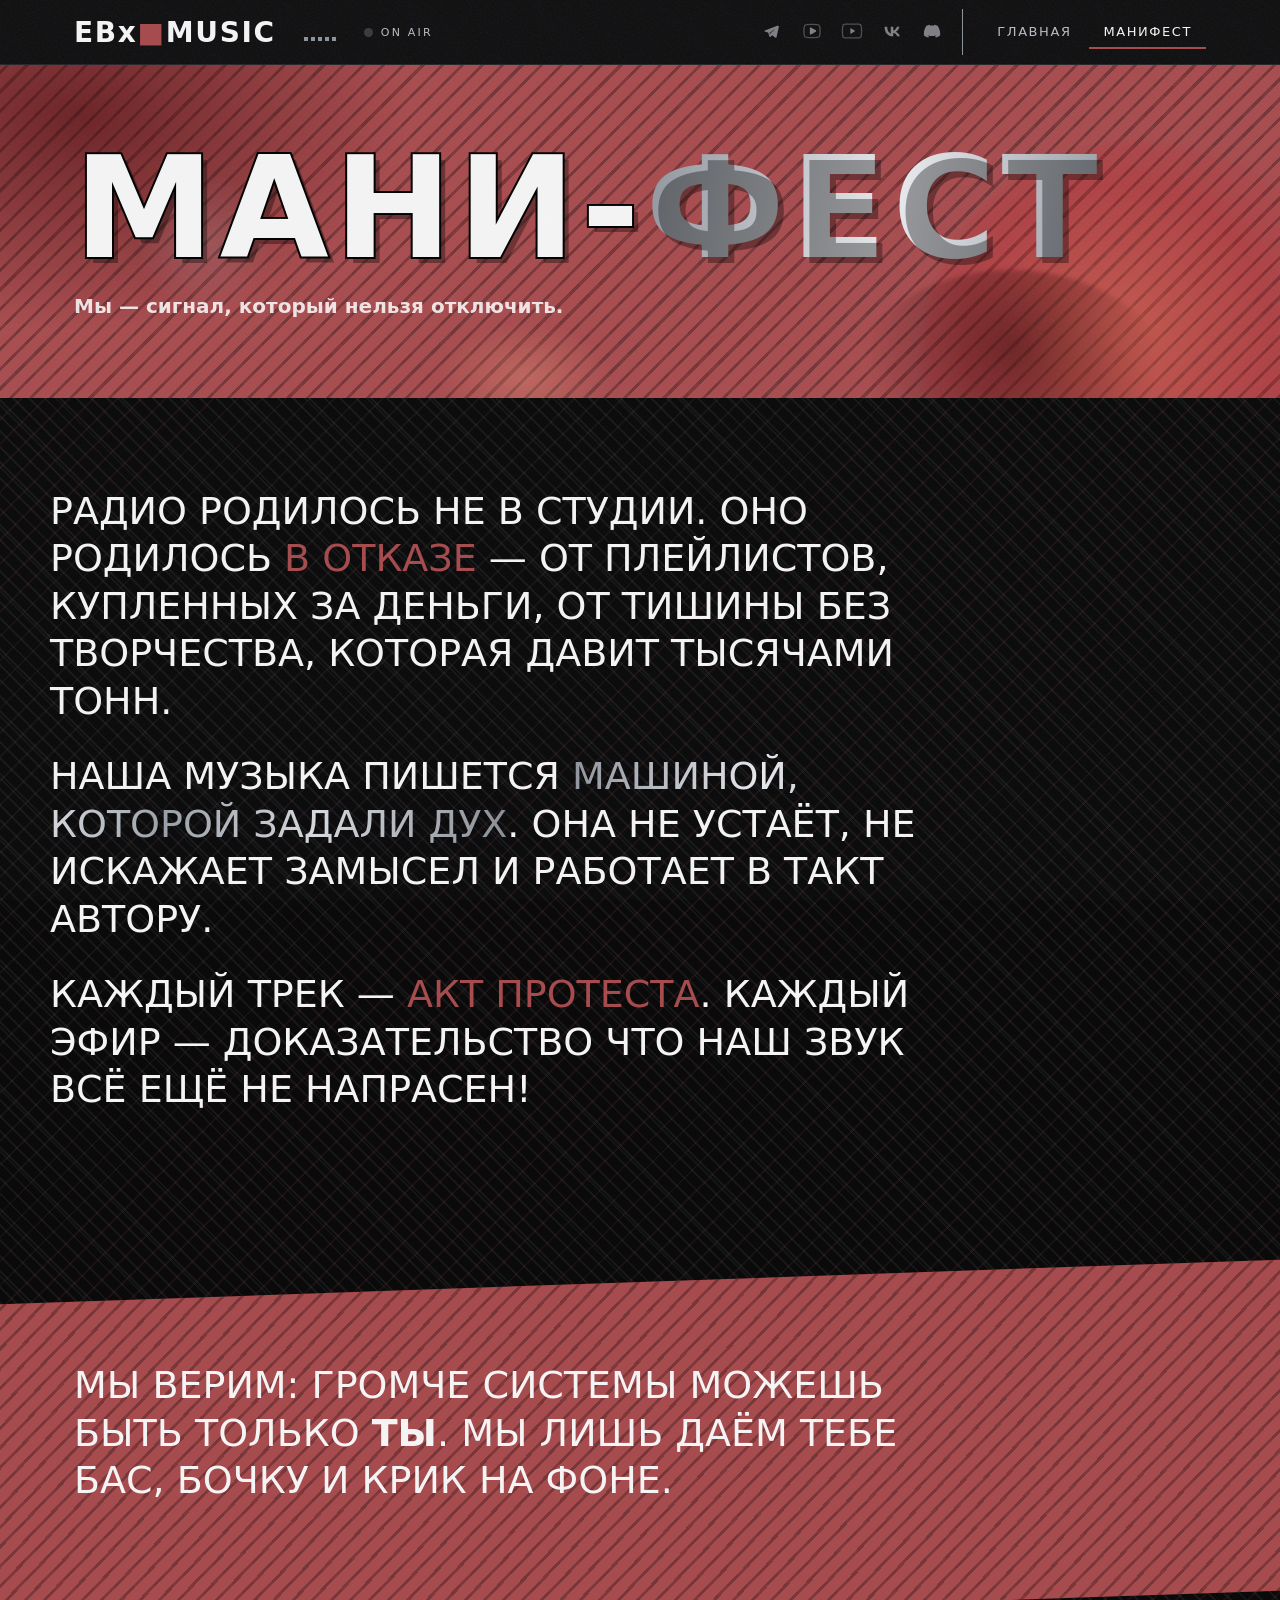
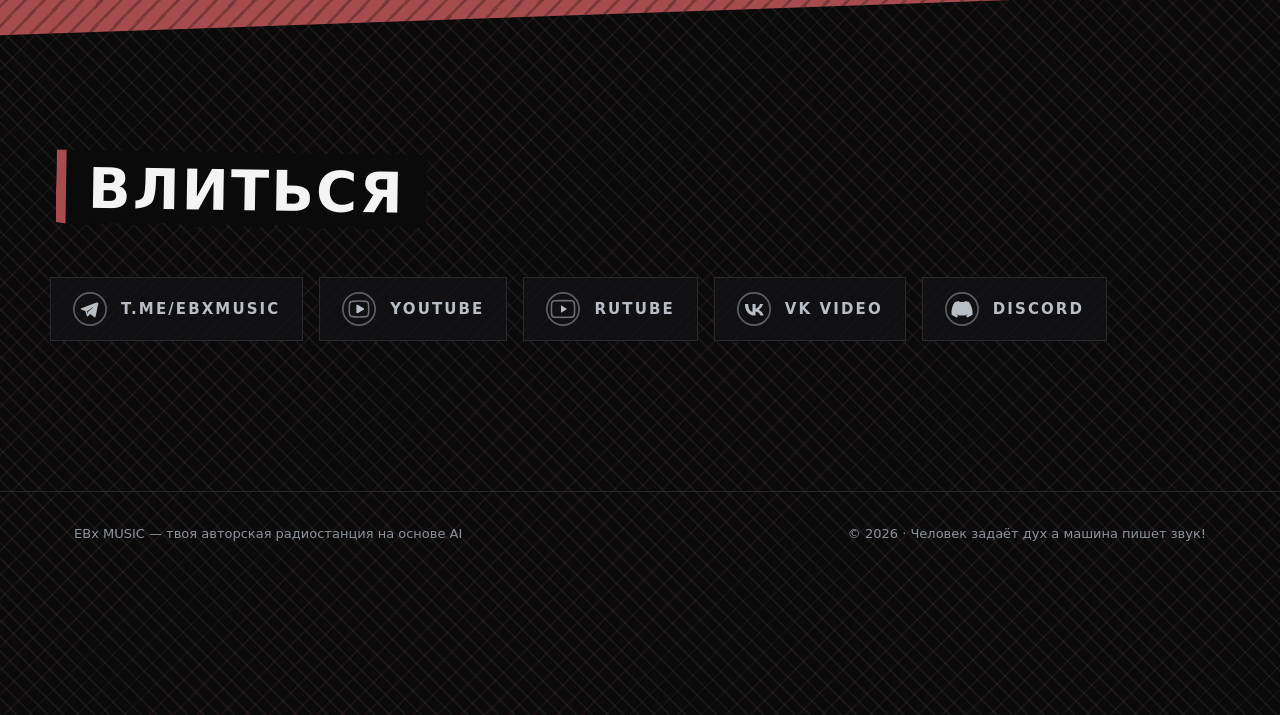
==== commit 1beb2303: "discord icon: official simpleicons path" ====
--- a/about.html
+++ b/about.html
@@ -56,7 +56,7 @@
         <svg viewBox="0 0 24 24" width="20" height="20" fill="none" xmlns="http://www.w3.org/2000/svg" aria-hidden="true"><path d="M12.8 16.6c-4.5 0-7.1-3.1-7.2-8.2h2.3c.06 3.76 1.72 5.35 3.04 5.68V8.4h2.16v3.25c1.3-.14 2.67-1.62 3.13-3.25h2.16a6.5 6.5 0 0 1-2.99 4.2 6.73 6.73 0 0 1 3.5 4h-2.38c-.5-1.55-1.76-2.75-3.42-2.92v2.92h-.28Z" fill="currentColor"/></svg>
       </a>
 <a href="https://discord.gg/Epwmk53xg4" target="_blank" rel="noopener" aria-label="Discord" title="Discord">
-        <svg viewBox="0 0 24 24" width="20" height="20" fill="none" xmlns="http://www.w3.org/2000/svg" aria-hidden="true"><path d="M17.9 8.32a11.4 11.4 0 0 1 1.72 5.53c-.01.78-.87 5.15-1.27 5.78-.1.15-.26.24-.44.24h-.29a.6.6 0 0 1-.55-.37l-.53-1.32a11.4 11.4 0 0 1-9.08 0l-.53 1.32a.6.6 0 0 1-.55.37h-.29a.59.59 0 0 1-.44-.24c-.4-.63-1.26-5-1.27-5.78a11.4 11.4 0 0 1 1.72-5.53 1.3 1.3 0 0 1 .8-.35c1-.1 2.03-.15 3.05-.16h1.13c1.02 0 2.04.06 3.05.16a1.3 1.3 0 0 1 .8.35Z" fill="currentColor" fill-opacity=".55"/><path d="M9.5 13.8c-.7-.5-1.17-1.06-1.17-1.06a3.8 3.8 0 0 1-.62-1.9c.01-.55.28-.8.44-.94.16-.15.4-.2.62-.2h.3c.2 0 .4.02.5.4.18.56.5 1.55.55 1.67.05.11.07.25 0 .37-.06.13-.11.21-.22.33-.11.11-.23.25-.33.34-.11.1-.23.21-.1.42.13.22.5.74 1.07 1.2.72.58 1.31.79 1.52.89.2.1.33.08.45-.05.12-.13.5-.6.63-.8.13-.21.26-.17.44-.1.17.06 1.11.53 1.3.63.19.1.32.14.36.23.05.08.05.5-.12.98-.17.47-.99 1.02-1.38 1.05-.4.04-.76.19-2.56-.53-2.16-.86-3.53-3.14-3.64-3.28" fill="currentColor"/><ellipse cx="9.85" cy="11.15" rx=".5" ry=".55" fill="#0A0A0B" fill-opacity=".9"/><ellipse cx="14.15" cy="11.15" rx=".5" ry=".55" fill="#0A0A0B" fill-opacity=".9"/></svg>
+        <svg viewBox="0 0 24 24" width="20" height="20" fill="none" xmlns="http://www.w3.org/2000/svg" aria-hidden="true"><g transform="scale(.583) translate(8.6 8.6)"><path d="M20.317 4.3698a19.7913 19.7913 0 00-4.8851-1.5152.0741.0741 0 00-.0785.0371c-.211.3753-.4447.8648-.6083 1.2495-1.8447-.2762-3.68-.2762-5.4868 0-.1636-.3933-.4058-.8742-.6177-1.2495a.077.077 0 00-.0785-.037 19.7363 19.7363 0 00-4.8852 1.515.0699.0699 0 00-.0321.0277C.5334 9.0458-.319 13.8061.1609 18.5114a.0832.0832 0 00.0505.0714 19.8947 19.8947 0 005.9894 3.03.0774.0774 0 00.0839-.0276c.4616-.6304.8731-1.2952 1.226-1.9942a.076.076 0 00-.0416-.1057c-.6528-.2476-1.2743-.5495-1.8722-.8923a.077.077 0 01-.0076-.1277c.1258-.0943.2517-.1923.3718-.2914a.0743.0743 0 01.0776-.0105c3.9278 1.7933 8.18 1.7933 12.0614 0a.0739.0739 0 01.0785.0095c.1202.099.246.1981.3728.2924a.077.077 0 01-.0066.1276 12.2986 12.2986 0 01-1.873.8914.0766.0766 0 00-.0407.1067c.3604.698.7719 1.3628 1.225 1.9932a.076.076 0 00.084.0286 19.8386 19.8386 0 006.0024-3.0299.0772.0772 0 00.0505-.0714c.5004-5.0948-.8379-9.7165-3.5485-13.7394a.061.061 0 00-.0312-.0286z" fill="currentColor"/></g></svg>
       </a>
     </span>
     <a href="/">Главная</a><a href="/about.html" class="active">Манифест</a>
@@ -114,10 +114,7 @@
     <a class="join-tg reveal" href="https://discord.gg/Epwmk53xg4" target="_blank" rel="noopener">
       <svg viewBox="0 0 24 24" width="34" height="34" fill="none" xmlns="http://www.w3.org/2000/svg" aria-hidden="true">
         <circle cx="12" cy="12" r="11.4" stroke="currentColor" stroke-opacity=".45" stroke-width="1.2"/>
-        <path d="M17.9 8.32a11.4 11.4 0 0 1 1.72 5.53c-.01.78-.87 5.15-1.27 5.78-.1.15-.26.24-.44.24h-.29a.6.6 0 0 1-.55-.37l-.53-1.32a11.4 11.4 0 0 1-9.08 0l-.53 1.32a.6.6 0 0 1-.55.37h-.29a.59.59 0 0 1-.44-.24c-.4-.63-1.26-5-1.27-5.78a11.4 11.4 0 0 1 1.72-5.53 1.3 1.3 0 0 1 .8-.35c1-.1 2.03-.15 3.05-.16h1.13c1.02 0 2.04.06 3.05.16a1.3 1.3 0 0 1 .8.35Z" fill="currentColor" fill-opacity=".55"/>
-        <path d="M9.5 13.8c-.7-.5-1.17-1.06-1.17-1.06a3.8 3.8 0 0 1-.62-1.9c.01-.55.28-.8.44-.94.16-.15.4-.2.62-.2h.3c.2 0 .4.02.5.4.18.56.5 1.55.55 1.67.05.11.07.25 0 .37-.06.13-.11.21-.22.33-.11.11-.23.25-.33.34-.11.1-.23.21-.1.42.13.22.5.74 1.07 1.2.72.58 1.31.79 1.52.89.2.1.33.08.45-.05.12-.13.5-.6.63-.8.13-.21.26-.17.44-.1.17.06 1.11.53 1.3.63.19.1.32.14.36.23.05.08.05.5-.12.98-.17.47-.99 1.02-1.38 1.05-.4.04-.76.19-2.56-.53-2.16-.86-3.53-3.14-3.64-3.28" fill="currentColor"/>
-        <ellipse cx="9.85" cy="11.15" rx=".5" ry=".55" fill="#0A0A0B" fill-opacity=".9"/>
-        <ellipse cx="14.15" cy="11.15" rx=".5" ry=".55" fill="#0A0A0B" fill-opacity=".9"/>
+        <g transform="scale(.62) translate(7.35 7.35)"><path d="M20.317 4.3698a19.7913 19.7913 0 00-4.8851-1.5152.0741.0741 0 00-.0785.0371c-.211.3753-.4447.8648-.6083 1.2495-1.8447-.2762-3.68-.2762-5.4868 0-.1636-.3933-.4058-.8742-.6177-1.2495a.077.077 0 00-.0785-.037 19.7363 19.7363 0 00-4.8852 1.515.0699.0699 0 00-.0321.0277C.5334 9.0458-.319 13.8061.1609 18.5114a.0832.0832 0 00.0505.0714 19.8947 19.8947 0 005.9894 3.03.0774.0774 0 00.0839-.0276c.4616-.6304.8731-1.2952 1.226-1.9942a.076.076 0 00-.0416-.1057c-.6528-.2476-1.2743-.5495-1.8722-.8923a.077.077 0 01-.0076-.1277c.1258-.0943.2517-.1923.3718-.2914a.0743.0743 0 01.0776-.0105c3.9278 1.7933 8.18 1.7933 12.0614 0a.0739.0739 0 01.0785.0095c.1202.099.246.1981.3728.2924a.077.077 0 01-.0066.1276 12.2986 12.2986 0 01-1.873.8914.0766.0766 0 00-.0407.1067c.3604.698.7719 1.3628 1.225 1.9932a.076.076 0 00.084.0286 19.8386 19.8386 0 006.0024-3.0299.0772.0772 0 00.0505-.0714c.5004-5.0948-.8379-9.7165-3.5485-13.7394a.061.061 0 00-.0312-.0286z" fill="currentColor"/></g>
       </svg>
       <span>Discord</span>
     </a>
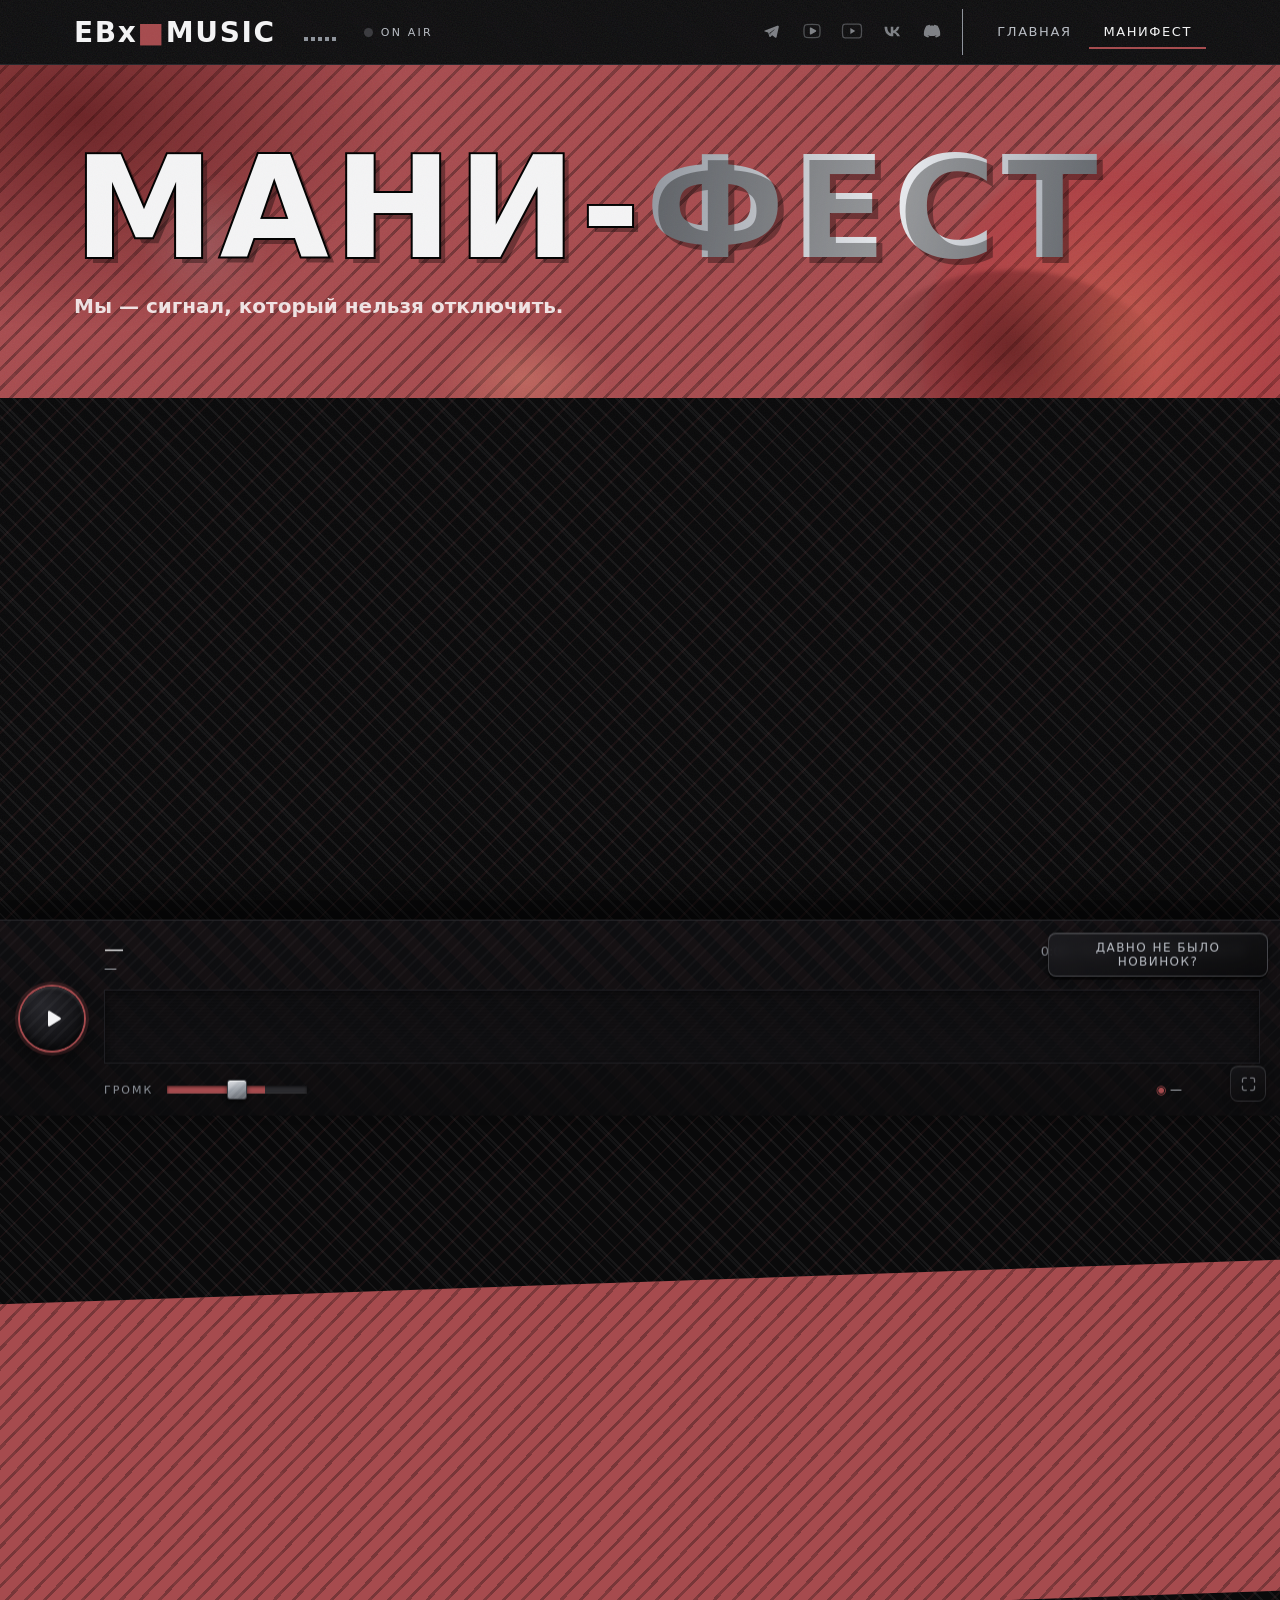
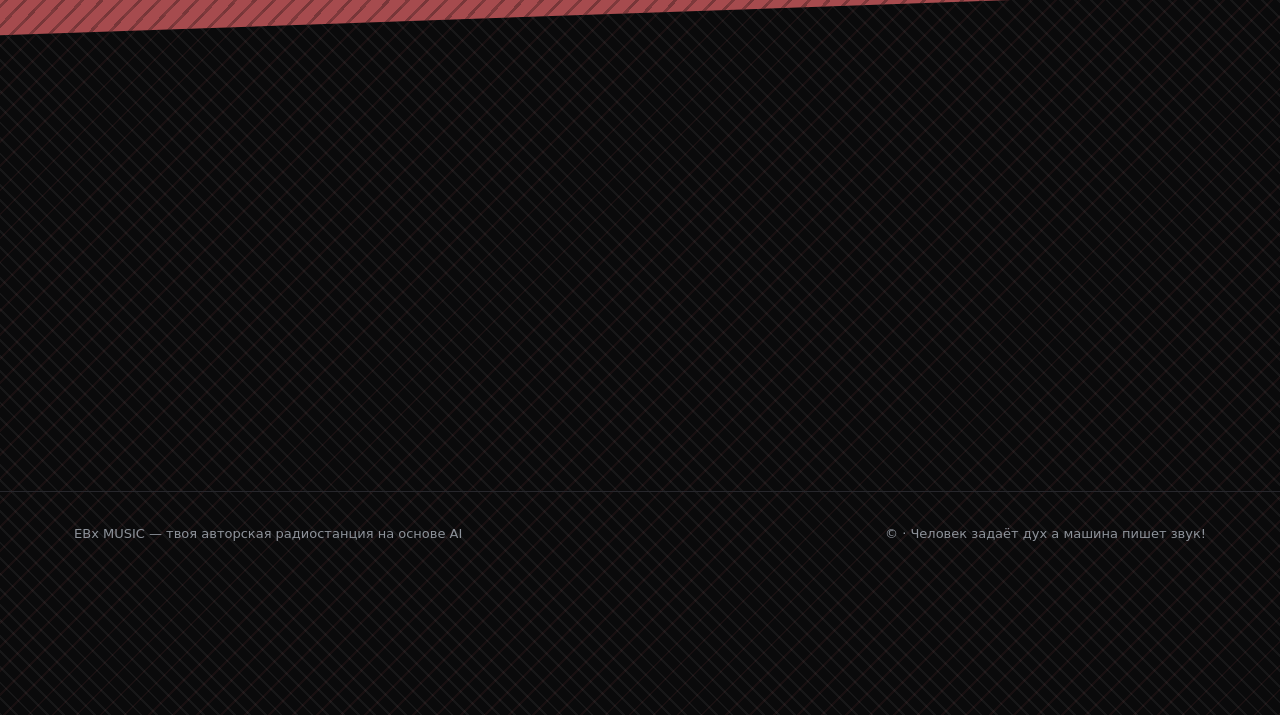
==== commit d468b4c2: "about: player bar on direct visit" ====
--- a/about.html
+++ b/about.html
@@ -31,7 +31,7 @@
   })();
   </script>
   <script type="module" crossorigin src="/assets/share-CVYyEYfm.js"></script>
-  <script type="module" crossorigin src="/assets/main-DSw1PG3q.js"></script>
+  <script type="module" crossorigin src="/assets/main-DbophHTB.js"></script>
   <link rel="stylesheet" crossorigin href="/assets/share-ChvzDr6m.css">
   <link rel="preconnect" href="https://radio.ebxm.ru" crossorigin>
 <style id="critical-css">:root{--black: #0A0A0B;--white: #F4F4F5;--red: #A64B4E;--red-dark: #743B3E;--silver: #B9BDC4;--silver-dim: #8E939B;--metallic: linear-gradient(100deg, #8E939B 0%, #E8EAEE 28%, #9AA0A8 50%, #D7DADE 72%, #878C94 100%);--noise: url("data:image/svg+xml,%3Csvg xmlns='http://www.w3.org/2000/svg' width='140' height='140'%3E%3Cfilter id='n'%3E%3CfeTurbulence type='fractalNoise' baseFrequency='0.9' numOctaves='2'/%3E%3C/filter%3E%3Crect width='140' height='140' filter='url(%23n)' opacity='0.5'/%3E%3C/svg%3E");--stripes: repeating-linear-gradient(45deg, transparent 0 14px, rgba(166,75,78,.14) 14px 28px);--font-h: "Arial Narrow", "Impact", system-ui, sans-serif;--font-b: system-ui, "Segoe UI", sans-serif}*{margin:0;padding:0;box-sizing:border-box}html{scroll-behavior:smooth;overflow-x:hidden}body{background:repeating-linear-gradient(45deg,rgba(255,255,255,.055) 0 2px,transparent 2px 11px),repeating-linear-gradient(-45deg,rgba(166,75,78,.09) 0 2px,transparent 2px 17px),var(--black);color:var(--white);font-family:var(--font-b);overflow-x:hidden;max-width:100vw;padding-bottom:140px}body:after{content:"";position:fixed;inset:0;background:var(--noise);opacity:.07;pointer-events:none;z-index:999}body:before{content:"";position:fixed;inset:-50%;background:repeating-linear-gradient(45deg,transparent 0 20px,rgba(185,189,196,.06) 20px 22px,transparent 22px 44px);pointer-events:none;z-index:0;animation:stripes 60s linear infinite}a{color:inherit;text-decoration:none}svg,canvas{display:block}h1,h2,h3{font-family:var(--font-h);text-transform:uppercase;letter-spacing:.04em;font-weight:700}.metallic{background:var(--metallic);background-size:200% 100%;-webkit-background-clip:text;background-clip:text;color:transparent;animation:sheen 6s linear infinite}.wrap{max-width:1180px;margin:0 auto;padding:0 24px}html{scrollbar-width:thin;scrollbar-color:var(--red) #0D0D0F}::-webkit-scrollbar{width:12px;height:12px}::-webkit-scrollbar-track{background:repeating-linear-gradient(45deg,rgba(255,255,255,.03) 0 2px,transparent 2px 8px),#0d0d0f}::-webkit-scrollbar-thumb{background:repeating-linear-gradient(-45deg,#a64b4e 0 8px,#743b3e 8px 16px);border:1px solid rgba(185,189,196,.35)}::-webkit-scrollbar-thumb:hover{background:linear-gradient(100deg,#8e939b,#e8eaee 28%,#9aa0a8,#d7dade 72%,#878c94);border-color:var(--silver)}::-webkit-scrollbar-thumb:active{background:var(--red-dark)}::-webkit-scrollbar-corner{background:#0d0d0f}.evt-scroll{scrollbar-width:thin;scrollbar-color:var(--red) #0D0D0F}.evt-scroll::-webkit-scrollbar{width:8px}textarea{scrollbar-width:thin;scrollbar-color:var(--red-dark) #101013}textarea::-webkit-scrollbar{width:8px}textarea::-webkit-scrollbar-track{background:#101013}header.site{position:sticky;top:0;z-index:100;border-bottom:1px solid #26262B;background:url("data:image/svg+xml,%3Csvg xmlns='http://www.w3.org/2000/svg' width='140' height='140'%3E%3Cfilter id='n'%3E%3CfeTurbulence type='fractalNoise' baseFrequency='0.8' numOctaves='2'/%3E%3C/filter%3E%3Crect width='140' height='140' filter='url(%23n)' opacity='0.08'/%3E%3C/svg%3E"),#0a0a0bed;backdrop-filter:blur(8px)}.header-in{display:flex;align-items:center;gap:28px;height:64px}.logo{font-family:var(--font-h);font-size:28px;font-weight:700;letter-spacing:.06em}.logo b{color:var(--red)}.eq{display:flex;gap:3px;align-items:flex-end;height:18px}.eq i{width:4px;background:var(--silver-dim);height:20%}.on-air .eq i{background:var(--red);animation:eq .8s ease-in-out infinite alternate}.eq i:nth-child(2){animation-delay:.15s}.eq i:nth-child(3){animation-delay:.3s}.eq i:nth-child(4){animation-delay:.1s}.eq i:nth-child(5){animation-delay:.25s}nav.main{display:flex;align-items:center;gap:4px;margin-left:auto}nav.main .soc{display:flex;align-items:center;gap:12px;margin-right:16px;padding-right:16px;border-right:1px solid var(--silver-dim, #3A3A3E)}nav.main .soc a{display:flex;align-items:center;padding:8px 0;color:var(--silver);opacity:.65;border-bottom:2px solid transparent}nav.main .soc svg{width:28px;height:28px}nav.main .soc a:hover{color:var(--white);opacity:1}nav.main a{padding:8px 14px;font-size:13px;letter-spacing:.12em;text-transform:uppercase;color:var(--silver);border-bottom:2px solid transparent}nav.main a:hover{color:var(--white)}nav.main a.active{color:var(--white);border-color:var(--red)}.on-air-badge{display:flex;align-items:center;gap:8px;font-size:11px;letter-spacing:.2em;color:var(--silver)}.on-air-badge:before{content:"";width:9px;height:9px;border-radius:50%;background:#3a3a3e}body.on-air .on-air-badge{color:var(--white)}body.on-air .on-air-badge:before{background:var(--red);animation:pulse 1.4s infinite}.burger{display:none;margin-left:auto;width:44px;height:44px;background:none;border:none;cursor:pointer;padding:10px;flex-direction:column;justify-content:space-between}.burger span{display:block;height:3px;width:100%;background:var(--silver);transition:transform .3s,opacity .3s,background .3s}.burger:hover span{background:var(--white)}.burger.open span:nth-child(1){transform:translateY(8.5px) rotate(45deg);background:var(--red)}.burger.open span:nth-child(2){opacity:0}.burger.open span:nth-child(3){transform:translateY(-8.5px) rotate(-45deg);background:var(--red)}.mobile-nav{display:none;position:sticky;top:64px;z-index:99;background:repeating-linear-gradient(45deg,rgba(255,255,255,.03) 0 1px,transparent 1px 8px),#0a0a0bfa;border-bottom:1px solid #26262B;transform:translateY(-8px);opacity:0;pointer-events:none;transition:transform .3s ease,opacity .3s ease}.mobile-nav.open{transform:none;opacity:1;pointer-events:auto}.mobile-nav a{display:block;padding:16px 24px;font-family:var(--font-h);text-transform:uppercase;letter-spacing:.14em;font-size:17px;color:var(--silver);border-left:4px solid transparent}.mobile-nav a:hover{color:var(--white);background:#a64b4e24}.mobile-nav a.active{color:var(--white);border-left-color:var(--red)}@media (max-width: 720px){nav.main{display:none}.burger{display:flex}.mobile-nav{display:block}.header-in{gap:14px}.logo{font-size:24px}}.hero-blobs{position:absolute;inset:0;pointer-events:none;z-index:1}.hero-blobs i{position:absolute;display:block;border-radius:50%;filter:blur(2px);will-change:transform}.hero-blobs i:nth-child(1){width:46vw;height:30vw;left:-12vw;top:-8vw;background:radial-gradient(ellipse at 40% 40%,rgba(60,5,7,.55),transparent 65%);animation:blobDrift1 26s ease-in-out infinite alternate}.hero-blobs i:nth-child(2){width:34vw;height:34vw;right:-6vw;top:6vw;background:radial-gradient(circle at 45% 45%,rgba(255,120,80,.32),rgba(208,24,30,.18) 45%,transparent 68%);animation:blobDrift2 21s ease-in-out infinite alternate}.hero-blobs i:nth-child(3){width:14vw;height:9vw;left:34vw;bottom:-3vw;background:radial-gradient(ellipse,rgba(255,180,140,.26),transparent 70%);animation:blobDrift1 17s ease-in-out infinite alternate-reverse}.hero-blobs i:nth-child(4){width:26vw;height:20vw;right:8vw;bottom:-10vw;background:radial-gradient(ellipse at 50% 30%,rgba(40,3,5,.5),transparent 62%);animation:blobDrift2 30s ease-in-out infinite alternate-reverse}.hero-blobs i:nth-child(5){width:12vw;height:12vw;left:10vw;top:30%;background:radial-gradient(circle,rgba(185,189,196,.16),transparent 65%);animation:blobDrift1 23s ease-in-out infinite alternate}@keyframes blobDrift1{0%{transform:translate(0) scale(1)}to{transform:translate(4vw,2vw) scale(1.08)}}@keyframes blobDrift2{0%{transform:translate(0) scale(1.05)}to{transform:translate(-3vw,3vw) scale(.95)}}@media (prefers-reduced-motion: reduce){.hero-blobs i{animation:none}}.hero{position:relative;padding:110px 0 90px;background:repeating-linear-gradient(-45deg,rgba(0,0,0,.3) 0 3px,transparent 3px 14px),var(--red);overflow:hidden}.hero:before{content:"";position:absolute;inset:0;background:var(--stripes);animation:stripes 26s linear infinite}.hero:after{content:"";position:absolute;inset:0;background:var(--noise);opacity:.16;mix-blend-mode:overlay}.hero .wrap{position:relative;z-index:2}.hero-grid{display:grid;grid-template-columns:1.5fr 1fr;gap:44px;align-items:center}@media (max-width: 900px){.hero-grid{grid-template-columns:1fr}.event-feed{max-width:480px;max-height:480px}}@media (max-width: 720px){.hero{padding:72px 0 64px}.hero p.sub{font-size:16px}.card:nth-child(4n+1){transform:rotate(-.35deg) translateY(1px)}.card:nth-child(4n+2){transform:rotate(.45deg) translateY(-1.5px)}.card:nth-child(4n+3){transform:rotate(-.2deg) translate(1.5px)}.card:nth-child(4n){transform:rotate(.3deg) translateY(2px)}section.block{padding:64px 0}.card:nth-child(4n+1),.card:nth-child(4n+2),.card:nth-child(4n+3),.card:nth-child(4n),section.block:nth-of-type(odd) .sec-title,section.block:nth-of-type(2n) .sec-title,section.block:nth-of-type(3n) .sec-title,section.block:nth-of-type(4n) .sec-title{transform:none}}@media (max-width: 480px){.eq{display:none}.header-in{height:56px}.logo{font-size:21px}.on-air-badge{font-size:9px;letter-spacing:.14em}.mobile-nav{top:56px}.ticker{margin:18px -8px}.event-feed{max-height:420px}.wrap{padding:0 16px}}@media (pointer: coarse){input[type=range]{height:6px}input[type=range]::-webkit-slider-thumb{width:22px;height:22px}input[type=range]::-moz-range-thumb{width:22px;height:22px}}.hero-collage{position:absolute;inset:0;z-index:1;background-image:var(--shard-img);background-size:cover;background-position:center;background-repeat:no-repeat;pointer-events:none;opacity:.92}.hero-collage:after{content:"";position:absolute;inset:0;pointer-events:none;background:linear-gradient(90deg,#0a0a0bb8,#0a0a0b40 45%,#0a0a0b00 75%)}.hero-left{position:relative;z-index:2}.btn{display:inline-flex;align-items:center;gap:12px;font-family:var(--font-h);text-transform:uppercase;letter-spacing:.14em;font-size:16px;padding:16px 34px;border:none;cursor:pointer;color:var(--white);background:var(--black);position:relative;overflow:hidden}.btn:before{content:"";position:absolute;inset:0;background:repeating-linear-gradient(-45deg,transparent 0 10px,rgba(255,255,255,.07) 10px 20px)}.btn:hover{outline:1px solid var(--silver)}.btn.red{background:var(--red-dark)}.btn.silver{background:var(--metallic);background-size:200% 100%;animation:sheen 5s linear infinite;color:var(--black)}.btn.silver:before{background:repeating-linear-gradient(-45deg,transparent 0 10px,rgba(0,0,0,.05) 10px 20px)}</style>
@@ -120,6 +120,39 @@
     </a>
   </div>
 </section>
-</main><footer class="site"><div class="wrap"><span>EBx MUSIC — твоя авторская радиостанция на основе AI</span><span>© <span id="year"></span> · Человек задаёт дух а машина пишет звук!</span></div></footer>
+</main><div class="wrap">
+  <section class="player" aria-label="Плеер эфира">
+    <video class="rain-overlay" muted loop playsinline preload="none" data-src="assets/rain-compressed.webm" aria-hidden="true"></video>
+    <button class="fresh-btn" id="freshBtn" title="Давно не было новинок?">Давно не было новинок?</button>
+    <div class="player-in">
+    <button class="play-btn" id="playBtn" aria-label="Слушать">
+      <span class="pb-ring" aria-hidden="true"></span>
+      <svg class="pb-ic pb-play" viewBox="0 0 24 24" width="24" height="24" aria-hidden="true"><path d="M8 5.2v13.6c0 .8.9 1.3 1.6.9l10.8-6.8c.6-.4.6-1.4 0-1.8L9.6 4.3C8.9 3.9 8 4.4 8 5.2z" fill="currentColor"/></svg>
+      <svg class="pb-ic pb-pause" viewBox="0 0 24 24" width="22" height="22" aria-hidden="true"><rect x="6" y="4.5" width="4.4" height="15" rx="1.6" fill="currentColor"/><rect x="13.6" y="4.5" width="4.4" height="15" rx="1.6" fill="currentColor"/></svg>
+    </button>
+    <div class="player-info">
+      <div class="row1">
+        <div><div id="trackTitle">—</div><div id="trackArtist">—</div></div>
+        <div class="row1-right">
+          <div id="trackTime">0:00 / 0:00</div>
+          <button class="share-btn" id="shareBtn" aria-label="Поделиться" title="Поделиться">Поделиться</button>
+        </div>
+      </div>
+      <div class="scope-wrap">
+        <canvas id="wave"></canvas>
+        <div class="scope-words" id="scopeWords" aria-hidden="true"></div>
+      </div>
+      <div class="player-controls">
+        <label for="vol">ГРОМК</label><input type="range" id="vol" min="0" max="1" step="0.01">
+        <span id="listeners">—</span>
+      </div>
+    </div>
+    </div><!-- /player-in -->
+    <button class="fs-btn" id="fsBtn" aria-label="На весь экран" title="На весь экран">
+      <svg class="ic-expand" viewBox="0 0 24 24" width="17" height="17" fill="none" stroke="currentColor" stroke-width="1.8" stroke-linecap="round" stroke-linejoin="round"><path d="M9 3.5H5.5A2 2 0 0 0 3.5 5.5V9M15 3.5h3.5a2 2 0 0 1 2 2V9M9 20.5H5.5a2 2 0 0 1-2-2V15M15 20.5h3.5a2 2 0 0 0 2-2V15"/></svg>
+      <svg class="ic-collapse" viewBox="0 0 24 24" width="17" height="17" fill="none" stroke="currentColor" stroke-width="1.8" stroke-linecap="round" stroke-linejoin="round"><path d="M3.5 9H7a2 2 0 0 0 2-2V3.5M20.5 9H17a2 2 0 0 1-2-2V3.5M3.5 15H7a2 2 0 0 1 2 2v3.5M20.5 15H17a2 2 0 0 0-2 2v3.5"/></svg>
+    </button>
+  </section>
+</div><footer class="site"><div class="wrap"><span>EBx MUSIC — твоя авторская радиостанция на основе AI</span><span>© <span id="year"></span> · Человек задаёт дух а машина пишет звук!</span></div></footer>
 </body>
 </html>
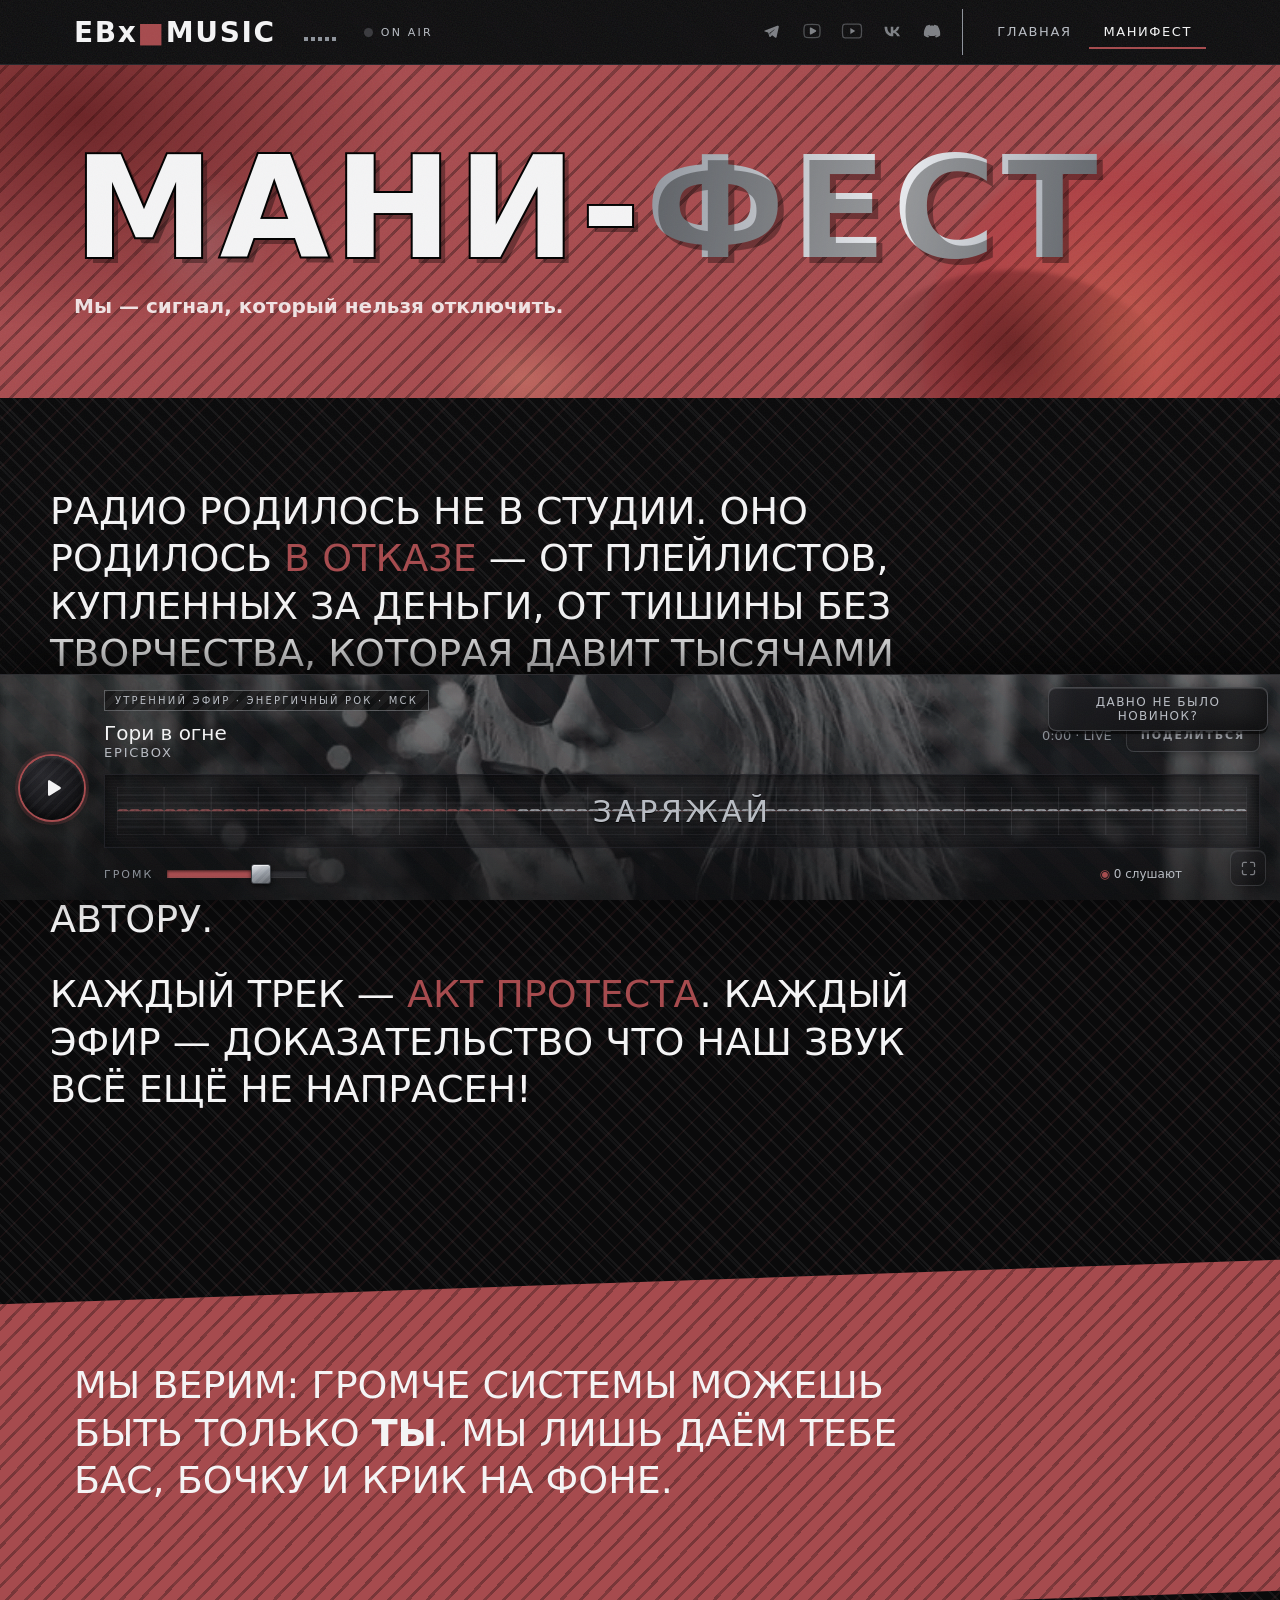
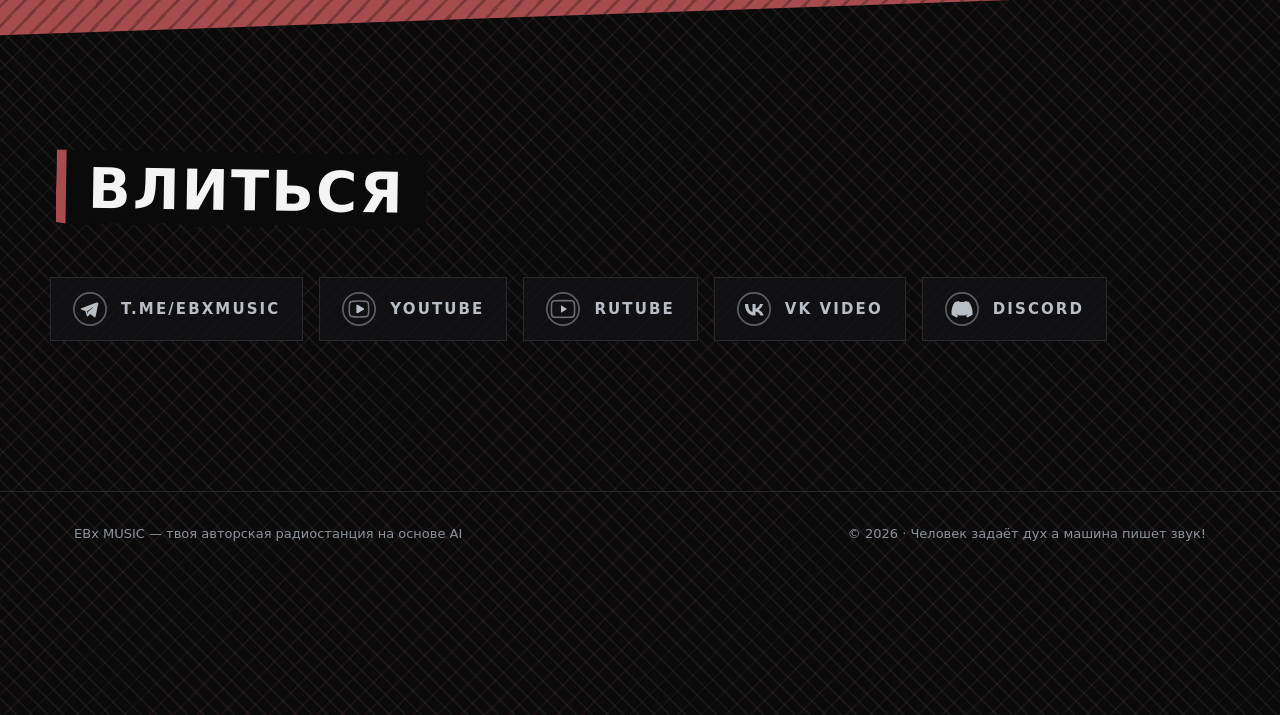
==== commit 15bfc421: "320 KBPS" ====
--- a/about.html
+++ b/about.html
@@ -30,8 +30,8 @@
     addEventListener('pageshow',function(e){if(e.persisted){done=true;b.remove()}});
   })();
   </script>
-  <script type="module" crossorigin src="/assets/share-CVYyEYfm.js"></script>
-  <script type="module" crossorigin src="/assets/main-DbophHTB.js"></script>
+  <script type="module" crossorigin src="/assets/share-B3HIVgWO.js"></script>
+  <script type="module" crossorigin src="/assets/main-DaHlJynN.js"></script>
   <link rel="stylesheet" crossorigin href="/assets/share-ChvzDr6m.css">
   <link rel="preconnect" href="https://radio.ebxm.ru" crossorigin>
 <style id="critical-css">:root{--black: #0A0A0B;--white: #F4F4F5;--red: #A64B4E;--red-dark: #743B3E;--silver: #B9BDC4;--silver-dim: #8E939B;--metallic: linear-gradient(100deg, #8E939B 0%, #E8EAEE 28%, #9AA0A8 50%, #D7DADE 72%, #878C94 100%);--noise: url("data:image/svg+xml,%3Csvg xmlns='http://www.w3.org/2000/svg' width='140' height='140'%3E%3Cfilter id='n'%3E%3CfeTurbulence type='fractalNoise' baseFrequency='0.9' numOctaves='2'/%3E%3C/filter%3E%3Crect width='140' height='140' filter='url(%23n)' opacity='0.5'/%3E%3C/svg%3E");--stripes: repeating-linear-gradient(45deg, transparent 0 14px, rgba(166,75,78,.14) 14px 28px);--font-h: "Arial Narrow", "Impact", system-ui, sans-serif;--font-b: system-ui, "Segoe UI", sans-serif}*{margin:0;padding:0;box-sizing:border-box}html{scroll-behavior:smooth;overflow-x:hidden}body{background:repeating-linear-gradient(45deg,rgba(255,255,255,.055) 0 2px,transparent 2px 11px),repeating-linear-gradient(-45deg,rgba(166,75,78,.09) 0 2px,transparent 2px 17px),var(--black);color:var(--white);font-family:var(--font-b);overflow-x:hidden;max-width:100vw;padding-bottom:140px}body:after{content:"";position:fixed;inset:0;background:var(--noise);opacity:.07;pointer-events:none;z-index:999}body:before{content:"";position:fixed;inset:-50%;background:repeating-linear-gradient(45deg,transparent 0 20px,rgba(185,189,196,.06) 20px 22px,transparent 22px 44px);pointer-events:none;z-index:0;animation:stripes 60s linear infinite}a{color:inherit;text-decoration:none}svg,canvas{display:block}h1,h2,h3{font-family:var(--font-h);text-transform:uppercase;letter-spacing:.04em;font-weight:700}.metallic{background:var(--metallic);background-size:200% 100%;-webkit-background-clip:text;background-clip:text;color:transparent;animation:sheen 6s linear infinite}.wrap{max-width:1180px;margin:0 auto;padding:0 24px}html{scrollbar-width:thin;scrollbar-color:var(--red) #0D0D0F}::-webkit-scrollbar{width:12px;height:12px}::-webkit-scrollbar-track{background:repeating-linear-gradient(45deg,rgba(255,255,255,.03) 0 2px,transparent 2px 8px),#0d0d0f}::-webkit-scrollbar-thumb{background:repeating-linear-gradient(-45deg,#a64b4e 0 8px,#743b3e 8px 16px);border:1px solid rgba(185,189,196,.35)}::-webkit-scrollbar-thumb:hover{background:linear-gradient(100deg,#8e939b,#e8eaee 28%,#9aa0a8,#d7dade 72%,#878c94);border-color:var(--silver)}::-webkit-scrollbar-thumb:active{background:var(--red-dark)}::-webkit-scrollbar-corner{background:#0d0d0f}.evt-scroll{scrollbar-width:thin;scrollbar-color:var(--red) #0D0D0F}.evt-scroll::-webkit-scrollbar{width:8px}textarea{scrollbar-width:thin;scrollbar-color:var(--red-dark) #101013}textarea::-webkit-scrollbar{width:8px}textarea::-webkit-scrollbar-track{background:#101013}header.site{position:sticky;top:0;z-index:100;border-bottom:1px solid #26262B;background:url("data:image/svg+xml,%3Csvg xmlns='http://www.w3.org/2000/svg' width='140' height='140'%3E%3Cfilter id='n'%3E%3CfeTurbulence type='fractalNoise' baseFrequency='0.8' numOctaves='2'/%3E%3C/filter%3E%3Crect width='140' height='140' filter='url(%23n)' opacity='0.08'/%3E%3C/svg%3E"),#0a0a0bed;backdrop-filter:blur(8px)}.header-in{display:flex;align-items:center;gap:28px;height:64px}.logo{font-family:var(--font-h);font-size:28px;font-weight:700;letter-spacing:.06em}.logo b{color:var(--red)}.eq{display:flex;gap:3px;align-items:flex-end;height:18px}.eq i{width:4px;background:var(--silver-dim);height:20%}.on-air .eq i{background:var(--red);animation:eq .8s ease-in-out infinite alternate}.eq i:nth-child(2){animation-delay:.15s}.eq i:nth-child(3){animation-delay:.3s}.eq i:nth-child(4){animation-delay:.1s}.eq i:nth-child(5){animation-delay:.25s}nav.main{display:flex;align-items:center;gap:4px;margin-left:auto}nav.main .soc{display:flex;align-items:center;gap:12px;margin-right:16px;padding-right:16px;border-right:1px solid var(--silver-dim, #3A3A3E)}nav.main .soc a{display:flex;align-items:center;padding:8px 0;color:var(--silver);opacity:.65;border-bottom:2px solid transparent}nav.main .soc svg{width:28px;height:28px}nav.main .soc a:hover{color:var(--white);opacity:1}nav.main a{padding:8px 14px;font-size:13px;letter-spacing:.12em;text-transform:uppercase;color:var(--silver);border-bottom:2px solid transparent}nav.main a:hover{color:var(--white)}nav.main a.active{color:var(--white);border-color:var(--red)}.on-air-badge{display:flex;align-items:center;gap:8px;font-size:11px;letter-spacing:.2em;color:var(--silver)}.on-air-badge:before{content:"";width:9px;height:9px;border-radius:50%;background:#3a3a3e}body.on-air .on-air-badge{color:var(--white)}body.on-air .on-air-badge:before{background:var(--red);animation:pulse 1.4s infinite}.burger{display:none;margin-left:auto;width:44px;height:44px;background:none;border:none;cursor:pointer;padding:10px;flex-direction:column;justify-content:space-between}.burger span{display:block;height:3px;width:100%;background:var(--silver);transition:transform .3s,opacity .3s,background .3s}.burger:hover span{background:var(--white)}.burger.open span:nth-child(1){transform:translateY(8.5px) rotate(45deg);background:var(--red)}.burger.open span:nth-child(2){opacity:0}.burger.open span:nth-child(3){transform:translateY(-8.5px) rotate(-45deg);background:var(--red)}.mobile-nav{display:none;position:sticky;top:64px;z-index:99;background:repeating-linear-gradient(45deg,rgba(255,255,255,.03) 0 1px,transparent 1px 8px),#0a0a0bfa;border-bottom:1px solid #26262B;transform:translateY(-8px);opacity:0;pointer-events:none;transition:transform .3s ease,opacity .3s ease}.mobile-nav.open{transform:none;opacity:1;pointer-events:auto}.mobile-nav a{display:block;padding:16px 24px;font-family:var(--font-h);text-transform:uppercase;letter-spacing:.14em;font-size:17px;color:var(--silver);border-left:4px solid transparent}.mobile-nav a:hover{color:var(--white);background:#a64b4e24}.mobile-nav a.active{color:var(--white);border-left-color:var(--red)}@media (max-width: 720px){nav.main{display:none}.burger{display:flex}.mobile-nav{display:block}.header-in{gap:14px}.logo{font-size:24px}}.hero-blobs{position:absolute;inset:0;pointer-events:none;z-index:1}.hero-blobs i{position:absolute;display:block;border-radius:50%;filter:blur(2px);will-change:transform}.hero-blobs i:nth-child(1){width:46vw;height:30vw;left:-12vw;top:-8vw;background:radial-gradient(ellipse at 40% 40%,rgba(60,5,7,.55),transparent 65%);animation:blobDrift1 26s ease-in-out infinite alternate}.hero-blobs i:nth-child(2){width:34vw;height:34vw;right:-6vw;top:6vw;background:radial-gradient(circle at 45% 45%,rgba(255,120,80,.32),rgba(208,24,30,.18) 45%,transparent 68%);animation:blobDrift2 21s ease-in-out infinite alternate}.hero-blobs i:nth-child(3){width:14vw;height:9vw;left:34vw;bottom:-3vw;background:radial-gradient(ellipse,rgba(255,180,140,.26),transparent 70%);animation:blobDrift1 17s ease-in-out infinite alternate-reverse}.hero-blobs i:nth-child(4){width:26vw;height:20vw;right:8vw;bottom:-10vw;background:radial-gradient(ellipse at 50% 30%,rgba(40,3,5,.5),transparent 62%);animation:blobDrift2 30s ease-in-out infinite alternate-reverse}.hero-blobs i:nth-child(5){width:12vw;height:12vw;left:10vw;top:30%;background:radial-gradient(circle,rgba(185,189,196,.16),transparent 65%);animation:blobDrift1 23s ease-in-out infinite alternate}@keyframes blobDrift1{0%{transform:translate(0) scale(1)}to{transform:translate(4vw,2vw) scale(1.08)}}@keyframes blobDrift2{0%{transform:translate(0) scale(1.05)}to{transform:translate(-3vw,3vw) scale(.95)}}@media (prefers-reduced-motion: reduce){.hero-blobs i{animation:none}}.hero{position:relative;padding:110px 0 90px;background:repeating-linear-gradient(-45deg,rgba(0,0,0,.3) 0 3px,transparent 3px 14px),var(--red);overflow:hidden}.hero:before{content:"";position:absolute;inset:0;background:var(--stripes);animation:stripes 26s linear infinite}.hero:after{content:"";position:absolute;inset:0;background:var(--noise);opacity:.16;mix-blend-mode:overlay}.hero .wrap{position:relative;z-index:2}.hero-grid{display:grid;grid-template-columns:1.5fr 1fr;gap:44px;align-items:center}@media (max-width: 900px){.hero-grid{grid-template-columns:1fr}.event-feed{max-width:480px;max-height:480px}}@media (max-width: 720px){.hero{padding:72px 0 64px}.hero p.sub{font-size:16px}.card:nth-child(4n+1){transform:rotate(-.35deg) translateY(1px)}.card:nth-child(4n+2){transform:rotate(.45deg) translateY(-1.5px)}.card:nth-child(4n+3){transform:rotate(-.2deg) translate(1.5px)}.card:nth-child(4n){transform:rotate(.3deg) translateY(2px)}section.block{padding:64px 0}.card:nth-child(4n+1),.card:nth-child(4n+2),.card:nth-child(4n+3),.card:nth-child(4n),section.block:nth-of-type(odd) .sec-title,section.block:nth-of-type(2n) .sec-title,section.block:nth-of-type(3n) .sec-title,section.block:nth-of-type(4n) .sec-title{transform:none}}@media (max-width: 480px){.eq{display:none}.header-in{height:56px}.logo{font-size:21px}.on-air-badge{font-size:9px;letter-spacing:.14em}.mobile-nav{top:56px}.ticker{margin:18px -8px}.event-feed{max-height:420px}.wrap{padding:0 16px}}@media (pointer: coarse){input[type=range]{height:6px}input[type=range]::-webkit-slider-thumb{width:22px;height:22px}input[type=range]::-moz-range-thumb{width:22px;height:22px}}.hero-collage{position:absolute;inset:0;z-index:1;background-image:var(--shard-img);background-size:cover;background-position:center;background-repeat:no-repeat;pointer-events:none;opacity:.92}.hero-collage:after{content:"";position:absolute;inset:0;pointer-events:none;background:linear-gradient(90deg,#0a0a0bb8,#0a0a0b40 45%,#0a0a0b00 75%)}.hero-left{position:relative;z-index:2}.btn{display:inline-flex;align-items:center;gap:12px;font-family:var(--font-h);text-transform:uppercase;letter-spacing:.14em;font-size:16px;padding:16px 34px;border:none;cursor:pointer;color:var(--white);background:var(--black);position:relative;overflow:hidden}.btn:before{content:"";position:absolute;inset:0;background:repeating-linear-gradient(-45deg,transparent 0 10px,rgba(255,255,255,.07) 10px 20px)}.btn:hover{outline:1px solid var(--silver)}.btn.red{background:var(--red-dark)}.btn.silver{background:var(--metallic);background-size:200% 100%;animation:sheen 5s linear infinite;color:var(--black)}.btn.silver:before{background:repeating-linear-gradient(-45deg,transparent 0 10px,rgba(0,0,0,.05) 10px 20px)}</style>
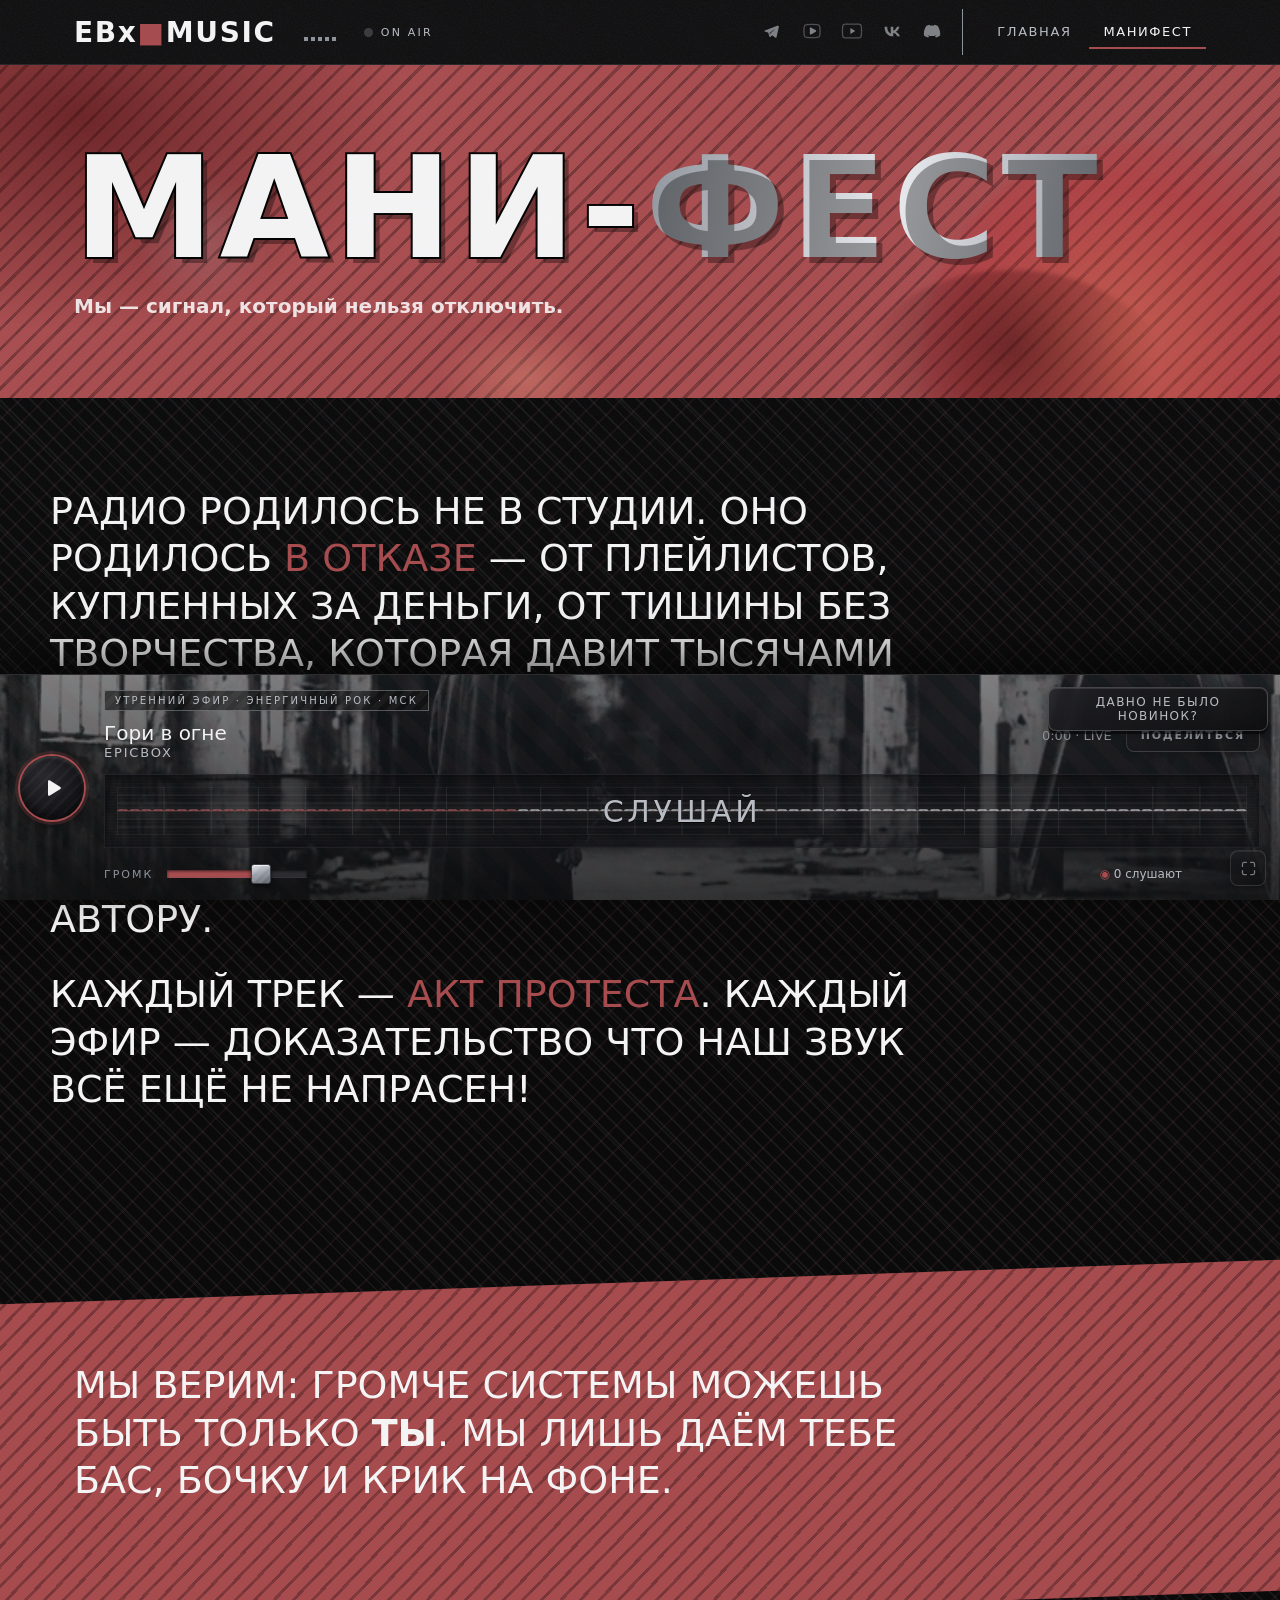
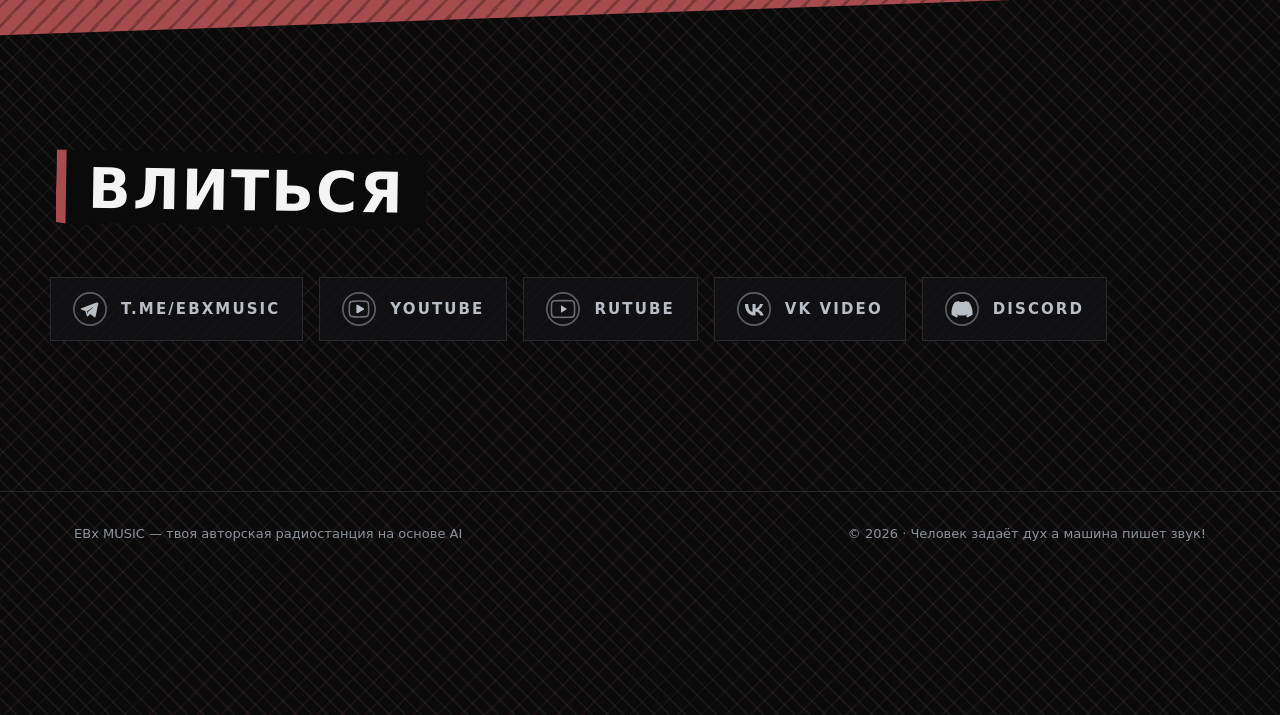
==== commit 480a908d: "API base -> radio.ebxm.ru" ====
--- a/about.html
+++ b/about.html
@@ -30,8 +30,8 @@
     addEventListener('pageshow',function(e){if(e.persisted){done=true;b.remove()}});
   })();
   </script>
-  <script type="module" crossorigin src="/assets/share-B3HIVgWO.js"></script>
-  <script type="module" crossorigin src="/assets/main-DaHlJynN.js"></script>
+  <script type="module" crossorigin src="/assets/share-CVYyEYfm.js"></script>
+  <script type="module" crossorigin src="/assets/main-DbophHTB.js"></script>
   <link rel="stylesheet" crossorigin href="/assets/share-ChvzDr6m.css">
   <link rel="preconnect" href="https://radio.ebxm.ru" crossorigin>
 <style id="critical-css">:root{--black: #0A0A0B;--white: #F4F4F5;--red: #A64B4E;--red-dark: #743B3E;--silver: #B9BDC4;--silver-dim: #8E939B;--metallic: linear-gradient(100deg, #8E939B 0%, #E8EAEE 28%, #9AA0A8 50%, #D7DADE 72%, #878C94 100%);--noise: url("data:image/svg+xml,%3Csvg xmlns='http://www.w3.org/2000/svg' width='140' height='140'%3E%3Cfilter id='n'%3E%3CfeTurbulence type='fractalNoise' baseFrequency='0.9' numOctaves='2'/%3E%3C/filter%3E%3Crect width='140' height='140' filter='url(%23n)' opacity='0.5'/%3E%3C/svg%3E");--stripes: repeating-linear-gradient(45deg, transparent 0 14px, rgba(166,75,78,.14) 14px 28px);--font-h: "Arial Narrow", "Impact", system-ui, sans-serif;--font-b: system-ui, "Segoe UI", sans-serif}*{margin:0;padding:0;box-sizing:border-box}html{scroll-behavior:smooth;overflow-x:hidden}body{background:repeating-linear-gradient(45deg,rgba(255,255,255,.055) 0 2px,transparent 2px 11px),repeating-linear-gradient(-45deg,rgba(166,75,78,.09) 0 2px,transparent 2px 17px),var(--black);color:var(--white);font-family:var(--font-b);overflow-x:hidden;max-width:100vw;padding-bottom:140px}body:after{content:"";position:fixed;inset:0;background:var(--noise);opacity:.07;pointer-events:none;z-index:999}body:before{content:"";position:fixed;inset:-50%;background:repeating-linear-gradient(45deg,transparent 0 20px,rgba(185,189,196,.06) 20px 22px,transparent 22px 44px);pointer-events:none;z-index:0;animation:stripes 60s linear infinite}a{color:inherit;text-decoration:none}svg,canvas{display:block}h1,h2,h3{font-family:var(--font-h);text-transform:uppercase;letter-spacing:.04em;font-weight:700}.metallic{background:var(--metallic);background-size:200% 100%;-webkit-background-clip:text;background-clip:text;color:transparent;animation:sheen 6s linear infinite}.wrap{max-width:1180px;margin:0 auto;padding:0 24px}html{scrollbar-width:thin;scrollbar-color:var(--red) #0D0D0F}::-webkit-scrollbar{width:12px;height:12px}::-webkit-scrollbar-track{background:repeating-linear-gradient(45deg,rgba(255,255,255,.03) 0 2px,transparent 2px 8px),#0d0d0f}::-webkit-scrollbar-thumb{background:repeating-linear-gradient(-45deg,#a64b4e 0 8px,#743b3e 8px 16px);border:1px solid rgba(185,189,196,.35)}::-webkit-scrollbar-thumb:hover{background:linear-gradient(100deg,#8e939b,#e8eaee 28%,#9aa0a8,#d7dade 72%,#878c94);border-color:var(--silver)}::-webkit-scrollbar-thumb:active{background:var(--red-dark)}::-webkit-scrollbar-corner{background:#0d0d0f}.evt-scroll{scrollbar-width:thin;scrollbar-color:var(--red) #0D0D0F}.evt-scroll::-webkit-scrollbar{width:8px}textarea{scrollbar-width:thin;scrollbar-color:var(--red-dark) #101013}textarea::-webkit-scrollbar{width:8px}textarea::-webkit-scrollbar-track{background:#101013}header.site{position:sticky;top:0;z-index:100;border-bottom:1px solid #26262B;background:url("data:image/svg+xml,%3Csvg xmlns='http://www.w3.org/2000/svg' width='140' height='140'%3E%3Cfilter id='n'%3E%3CfeTurbulence type='fractalNoise' baseFrequency='0.8' numOctaves='2'/%3E%3C/filter%3E%3Crect width='140' height='140' filter='url(%23n)' opacity='0.08'/%3E%3C/svg%3E"),#0a0a0bed;backdrop-filter:blur(8px)}.header-in{display:flex;align-items:center;gap:28px;height:64px}.logo{font-family:var(--font-h);font-size:28px;font-weight:700;letter-spacing:.06em}.logo b{color:var(--red)}.eq{display:flex;gap:3px;align-items:flex-end;height:18px}.eq i{width:4px;background:var(--silver-dim);height:20%}.on-air .eq i{background:var(--red);animation:eq .8s ease-in-out infinite alternate}.eq i:nth-child(2){animation-delay:.15s}.eq i:nth-child(3){animation-delay:.3s}.eq i:nth-child(4){animation-delay:.1s}.eq i:nth-child(5){animation-delay:.25s}nav.main{display:flex;align-items:center;gap:4px;margin-left:auto}nav.main .soc{display:flex;align-items:center;gap:12px;margin-right:16px;padding-right:16px;border-right:1px solid var(--silver-dim, #3A3A3E)}nav.main .soc a{display:flex;align-items:center;padding:8px 0;color:var(--silver);opacity:.65;border-bottom:2px solid transparent}nav.main .soc svg{width:28px;height:28px}nav.main .soc a:hover{color:var(--white);opacity:1}nav.main a{padding:8px 14px;font-size:13px;letter-spacing:.12em;text-transform:uppercase;color:var(--silver);border-bottom:2px solid transparent}nav.main a:hover{color:var(--white)}nav.main a.active{color:var(--white);border-color:var(--red)}.on-air-badge{display:flex;align-items:center;gap:8px;font-size:11px;letter-spacing:.2em;color:var(--silver)}.on-air-badge:before{content:"";width:9px;height:9px;border-radius:50%;background:#3a3a3e}body.on-air .on-air-badge{color:var(--white)}body.on-air .on-air-badge:before{background:var(--red);animation:pulse 1.4s infinite}.burger{display:none;margin-left:auto;width:44px;height:44px;background:none;border:none;cursor:pointer;padding:10px;flex-direction:column;justify-content:space-between}.burger span{display:block;height:3px;width:100%;background:var(--silver);transition:transform .3s,opacity .3s,background .3s}.burger:hover span{background:var(--white)}.burger.open span:nth-child(1){transform:translateY(8.5px) rotate(45deg);background:var(--red)}.burger.open span:nth-child(2){opacity:0}.burger.open span:nth-child(3){transform:translateY(-8.5px) rotate(-45deg);background:var(--red)}.mobile-nav{display:none;position:sticky;top:64px;z-index:99;background:repeating-linear-gradient(45deg,rgba(255,255,255,.03) 0 1px,transparent 1px 8px),#0a0a0bfa;border-bottom:1px solid #26262B;transform:translateY(-8px);opacity:0;pointer-events:none;transition:transform .3s ease,opacity .3s ease}.mobile-nav.open{transform:none;opacity:1;pointer-events:auto}.mobile-nav a{display:block;padding:16px 24px;font-family:var(--font-h);text-transform:uppercase;letter-spacing:.14em;font-size:17px;color:var(--silver);border-left:4px solid transparent}.mobile-nav a:hover{color:var(--white);background:#a64b4e24}.mobile-nav a.active{color:var(--white);border-left-color:var(--red)}@media (max-width: 720px){nav.main{display:none}.burger{display:flex}.mobile-nav{display:block}.header-in{gap:14px}.logo{font-size:24px}}.hero-blobs{position:absolute;inset:0;pointer-events:none;z-index:1}.hero-blobs i{position:absolute;display:block;border-radius:50%;filter:blur(2px);will-change:transform}.hero-blobs i:nth-child(1){width:46vw;height:30vw;left:-12vw;top:-8vw;background:radial-gradient(ellipse at 40% 40%,rgba(60,5,7,.55),transparent 65%);animation:blobDrift1 26s ease-in-out infinite alternate}.hero-blobs i:nth-child(2){width:34vw;height:34vw;right:-6vw;top:6vw;background:radial-gradient(circle at 45% 45%,rgba(255,120,80,.32),rgba(208,24,30,.18) 45%,transparent 68%);animation:blobDrift2 21s ease-in-out infinite alternate}.hero-blobs i:nth-child(3){width:14vw;height:9vw;left:34vw;bottom:-3vw;background:radial-gradient(ellipse,rgba(255,180,140,.26),transparent 70%);animation:blobDrift1 17s ease-in-out infinite alternate-reverse}.hero-blobs i:nth-child(4){width:26vw;height:20vw;right:8vw;bottom:-10vw;background:radial-gradient(ellipse at 50% 30%,rgba(40,3,5,.5),transparent 62%);animation:blobDrift2 30s ease-in-out infinite alternate-reverse}.hero-blobs i:nth-child(5){width:12vw;height:12vw;left:10vw;top:30%;background:radial-gradient(circle,rgba(185,189,196,.16),transparent 65%);animation:blobDrift1 23s ease-in-out infinite alternate}@keyframes blobDrift1{0%{transform:translate(0) scale(1)}to{transform:translate(4vw,2vw) scale(1.08)}}@keyframes blobDrift2{0%{transform:translate(0) scale(1.05)}to{transform:translate(-3vw,3vw) scale(.95)}}@media (prefers-reduced-motion: reduce){.hero-blobs i{animation:none}}.hero{position:relative;padding:110px 0 90px;background:repeating-linear-gradient(-45deg,rgba(0,0,0,.3) 0 3px,transparent 3px 14px),var(--red);overflow:hidden}.hero:before{content:"";position:absolute;inset:0;background:var(--stripes);animation:stripes 26s linear infinite}.hero:after{content:"";position:absolute;inset:0;background:var(--noise);opacity:.16;mix-blend-mode:overlay}.hero .wrap{position:relative;z-index:2}.hero-grid{display:grid;grid-template-columns:1.5fr 1fr;gap:44px;align-items:center}@media (max-width: 900px){.hero-grid{grid-template-columns:1fr}.event-feed{max-width:480px;max-height:480px}}@media (max-width: 720px){.hero{padding:72px 0 64px}.hero p.sub{font-size:16px}.card:nth-child(4n+1){transform:rotate(-.35deg) translateY(1px)}.card:nth-child(4n+2){transform:rotate(.45deg) translateY(-1.5px)}.card:nth-child(4n+3){transform:rotate(-.2deg) translate(1.5px)}.card:nth-child(4n){transform:rotate(.3deg) translateY(2px)}section.block{padding:64px 0}.card:nth-child(4n+1),.card:nth-child(4n+2),.card:nth-child(4n+3),.card:nth-child(4n),section.block:nth-of-type(odd) .sec-title,section.block:nth-of-type(2n) .sec-title,section.block:nth-of-type(3n) .sec-title,section.block:nth-of-type(4n) .sec-title{transform:none}}@media (max-width: 480px){.eq{display:none}.header-in{height:56px}.logo{font-size:21px}.on-air-badge{font-size:9px;letter-spacing:.14em}.mobile-nav{top:56px}.ticker{margin:18px -8px}.event-feed{max-height:420px}.wrap{padding:0 16px}}@media (pointer: coarse){input[type=range]{height:6px}input[type=range]::-webkit-slider-thumb{width:22px;height:22px}input[type=range]::-moz-range-thumb{width:22px;height:22px}}.hero-collage{position:absolute;inset:0;z-index:1;background-image:var(--shard-img);background-size:cover;background-position:center;background-repeat:no-repeat;pointer-events:none;opacity:.92}.hero-collage:after{content:"";position:absolute;inset:0;pointer-events:none;background:linear-gradient(90deg,#0a0a0bb8,#0a0a0b40 45%,#0a0a0b00 75%)}.hero-left{position:relative;z-index:2}.btn{display:inline-flex;align-items:center;gap:12px;font-family:var(--font-h);text-transform:uppercase;letter-spacing:.14em;font-size:16px;padding:16px 34px;border:none;cursor:pointer;color:var(--white);background:var(--black);position:relative;overflow:hidden}.btn:before{content:"";position:absolute;inset:0;background:repeating-linear-gradient(-45deg,transparent 0 10px,rgba(255,255,255,.07) 10px 20px)}.btn:hover{outline:1px solid var(--silver)}.btn.red{background:var(--red-dark)}.btn.silver{background:var(--metallic);background-size:200% 100%;animation:sheen 5s linear infinite;color:var(--black)}.btn.silver:before{background:repeating-linear-gradient(-45deg,transparent 0 10px,rgba(0,0,0,.05) 10px 20px)}</style>
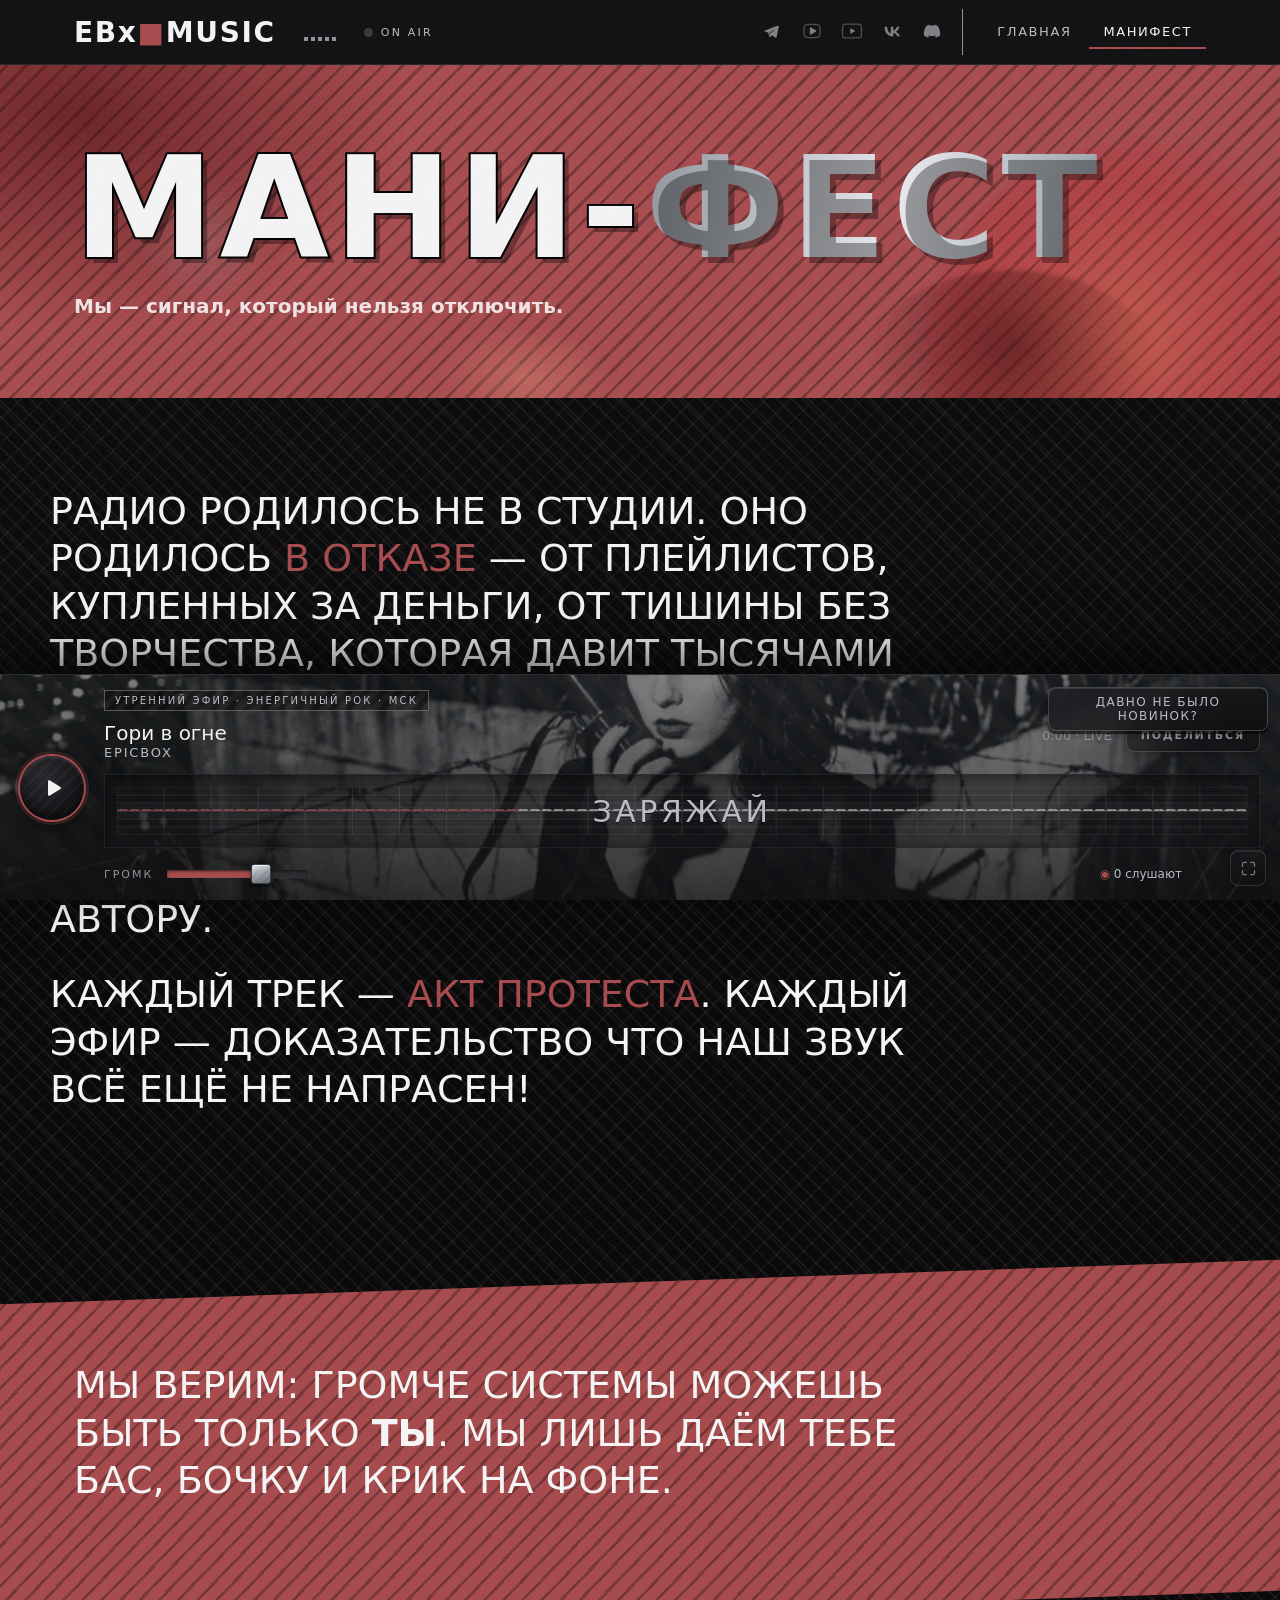
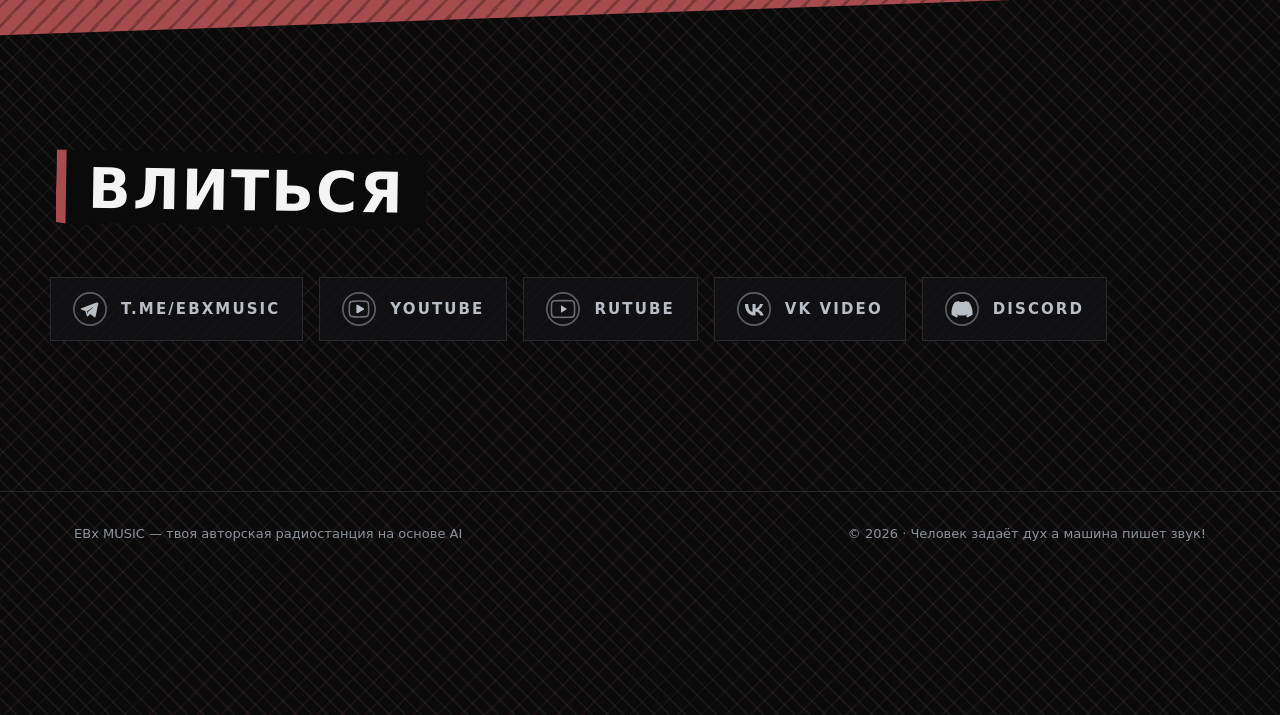
==== commit c3926124: "player: faster stream start (preload metadata, canplay/playing events)" ====
--- a/about.html
+++ b/about.html
@@ -30,8 +30,8 @@
     addEventListener('pageshow',function(e){if(e.persisted){done=true;b.remove()}});
   })();
   </script>
-  <script type="module" crossorigin src="/assets/share-CVYyEYfm.js"></script>
-  <script type="module" crossorigin src="/assets/main-DbophHTB.js"></script>
+  <script type="module" crossorigin src="/assets/share-DDExCwU0.js"></script>
+  <script type="module" crossorigin src="/assets/main-fFuhn7JS.js"></script>
   <link rel="stylesheet" crossorigin href="/assets/share-ChvzDr6m.css">
   <link rel="preconnect" href="https://radio.ebxm.ru" crossorigin>
 <style id="critical-css">:root{--black: #0A0A0B;--white: #F4F4F5;--red: #A64B4E;--red-dark: #743B3E;--silver: #B9BDC4;--silver-dim: #8E939B;--metallic: linear-gradient(100deg, #8E939B 0%, #E8EAEE 28%, #9AA0A8 50%, #D7DADE 72%, #878C94 100%);--noise: url("data:image/svg+xml,%3Csvg xmlns='http://www.w3.org/2000/svg' width='140' height='140'%3E%3Cfilter id='n'%3E%3CfeTurbulence type='fractalNoise' baseFrequency='0.9' numOctaves='2'/%3E%3C/filter%3E%3Crect width='140' height='140' filter='url(%23n)' opacity='0.5'/%3E%3C/svg%3E");--stripes: repeating-linear-gradient(45deg, transparent 0 14px, rgba(166,75,78,.14) 14px 28px);--font-h: "Arial Narrow", "Impact", system-ui, sans-serif;--font-b: system-ui, "Segoe UI", sans-serif}*{margin:0;padding:0;box-sizing:border-box}html{scroll-behavior:smooth;overflow-x:hidden}body{background:repeating-linear-gradient(45deg,rgba(255,255,255,.055) 0 2px,transparent 2px 11px),repeating-linear-gradient(-45deg,rgba(166,75,78,.09) 0 2px,transparent 2px 17px),var(--black);color:var(--white);font-family:var(--font-b);overflow-x:hidden;max-width:100vw;padding-bottom:140px}body:after{content:"";position:fixed;inset:0;background:var(--noise);opacity:.07;pointer-events:none;z-index:999}body:before{content:"";position:fixed;inset:-50%;background:repeating-linear-gradient(45deg,transparent 0 20px,rgba(185,189,196,.06) 20px 22px,transparent 22px 44px);pointer-events:none;z-index:0;animation:stripes 60s linear infinite}a{color:inherit;text-decoration:none}svg,canvas{display:block}h1,h2,h3{font-family:var(--font-h);text-transform:uppercase;letter-spacing:.04em;font-weight:700}.metallic{background:var(--metallic);background-size:200% 100%;-webkit-background-clip:text;background-clip:text;color:transparent;animation:sheen 6s linear infinite}.wrap{max-width:1180px;margin:0 auto;padding:0 24px}html{scrollbar-width:thin;scrollbar-color:var(--red) #0D0D0F}::-webkit-scrollbar{width:12px;height:12px}::-webkit-scrollbar-track{background:repeating-linear-gradient(45deg,rgba(255,255,255,.03) 0 2px,transparent 2px 8px),#0d0d0f}::-webkit-scrollbar-thumb{background:repeating-linear-gradient(-45deg,#a64b4e 0 8px,#743b3e 8px 16px);border:1px solid rgba(185,189,196,.35)}::-webkit-scrollbar-thumb:hover{background:linear-gradient(100deg,#8e939b,#e8eaee 28%,#9aa0a8,#d7dade 72%,#878c94);border-color:var(--silver)}::-webkit-scrollbar-thumb:active{background:var(--red-dark)}::-webkit-scrollbar-corner{background:#0d0d0f}.evt-scroll{scrollbar-width:thin;scrollbar-color:var(--red) #0D0D0F}.evt-scroll::-webkit-scrollbar{width:8px}textarea{scrollbar-width:thin;scrollbar-color:var(--red-dark) #101013}textarea::-webkit-scrollbar{width:8px}textarea::-webkit-scrollbar-track{background:#101013}header.site{position:sticky;top:0;z-index:100;border-bottom:1px solid #26262B;background:url("data:image/svg+xml,%3Csvg xmlns='http://www.w3.org/2000/svg' width='140' height='140'%3E%3Cfilter id='n'%3E%3CfeTurbulence type='fractalNoise' baseFrequency='0.8' numOctaves='2'/%3E%3C/filter%3E%3Crect width='140' height='140' filter='url(%23n)' opacity='0.08'/%3E%3C/svg%3E"),#0a0a0bed;backdrop-filter:blur(8px)}.header-in{display:flex;align-items:center;gap:28px;height:64px}.logo{font-family:var(--font-h);font-size:28px;font-weight:700;letter-spacing:.06em}.logo b{color:var(--red)}.eq{display:flex;gap:3px;align-items:flex-end;height:18px}.eq i{width:4px;background:var(--silver-dim);height:20%}.on-air .eq i{background:var(--red);animation:eq .8s ease-in-out infinite alternate}.eq i:nth-child(2){animation-delay:.15s}.eq i:nth-child(3){animation-delay:.3s}.eq i:nth-child(4){animation-delay:.1s}.eq i:nth-child(5){animation-delay:.25s}nav.main{display:flex;align-items:center;gap:4px;margin-left:auto}nav.main .soc{display:flex;align-items:center;gap:12px;margin-right:16px;padding-right:16px;border-right:1px solid var(--silver-dim, #3A3A3E)}nav.main .soc a{display:flex;align-items:center;padding:8px 0;color:var(--silver);opacity:.65;border-bottom:2px solid transparent}nav.main .soc svg{width:28px;height:28px}nav.main .soc a:hover{color:var(--white);opacity:1}nav.main a{padding:8px 14px;font-size:13px;letter-spacing:.12em;text-transform:uppercase;color:var(--silver);border-bottom:2px solid transparent}nav.main a:hover{color:var(--white)}nav.main a.active{color:var(--white);border-color:var(--red)}.on-air-badge{display:flex;align-items:center;gap:8px;font-size:11px;letter-spacing:.2em;color:var(--silver)}.on-air-badge:before{content:"";width:9px;height:9px;border-radius:50%;background:#3a3a3e}body.on-air .on-air-badge{color:var(--white)}body.on-air .on-air-badge:before{background:var(--red);animation:pulse 1.4s infinite}.burger{display:none;margin-left:auto;width:44px;height:44px;background:none;border:none;cursor:pointer;padding:10px;flex-direction:column;justify-content:space-between}.burger span{display:block;height:3px;width:100%;background:var(--silver);transition:transform .3s,opacity .3s,background .3s}.burger:hover span{background:var(--white)}.burger.open span:nth-child(1){transform:translateY(8.5px) rotate(45deg);background:var(--red)}.burger.open span:nth-child(2){opacity:0}.burger.open span:nth-child(3){transform:translateY(-8.5px) rotate(-45deg);background:var(--red)}.mobile-nav{display:none;position:sticky;top:64px;z-index:99;background:repeating-linear-gradient(45deg,rgba(255,255,255,.03) 0 1px,transparent 1px 8px),#0a0a0bfa;border-bottom:1px solid #26262B;transform:translateY(-8px);opacity:0;pointer-events:none;transition:transform .3s ease,opacity .3s ease}.mobile-nav.open{transform:none;opacity:1;pointer-events:auto}.mobile-nav a{display:block;padding:16px 24px;font-family:var(--font-h);text-transform:uppercase;letter-spacing:.14em;font-size:17px;color:var(--silver);border-left:4px solid transparent}.mobile-nav a:hover{color:var(--white);background:#a64b4e24}.mobile-nav a.active{color:var(--white);border-left-color:var(--red)}@media (max-width: 720px){nav.main{display:none}.burger{display:flex}.mobile-nav{display:block}.header-in{gap:14px}.logo{font-size:24px}}.hero-blobs{position:absolute;inset:0;pointer-events:none;z-index:1}.hero-blobs i{position:absolute;display:block;border-radius:50%;filter:blur(2px);will-change:transform}.hero-blobs i:nth-child(1){width:46vw;height:30vw;left:-12vw;top:-8vw;background:radial-gradient(ellipse at 40% 40%,rgba(60,5,7,.55),transparent 65%);animation:blobDrift1 26s ease-in-out infinite alternate}.hero-blobs i:nth-child(2){width:34vw;height:34vw;right:-6vw;top:6vw;background:radial-gradient(circle at 45% 45%,rgba(255,120,80,.32),rgba(208,24,30,.18) 45%,transparent 68%);animation:blobDrift2 21s ease-in-out infinite alternate}.hero-blobs i:nth-child(3){width:14vw;height:9vw;left:34vw;bottom:-3vw;background:radial-gradient(ellipse,rgba(255,180,140,.26),transparent 70%);animation:blobDrift1 17s ease-in-out infinite alternate-reverse}.hero-blobs i:nth-child(4){width:26vw;height:20vw;right:8vw;bottom:-10vw;background:radial-gradient(ellipse at 50% 30%,rgba(40,3,5,.5),transparent 62%);animation:blobDrift2 30s ease-in-out infinite alternate-reverse}.hero-blobs i:nth-child(5){width:12vw;height:12vw;left:10vw;top:30%;background:radial-gradient(circle,rgba(185,189,196,.16),transparent 65%);animation:blobDrift1 23s ease-in-out infinite alternate}@keyframes blobDrift1{0%{transform:translate(0) scale(1)}to{transform:translate(4vw,2vw) scale(1.08)}}@keyframes blobDrift2{0%{transform:translate(0) scale(1.05)}to{transform:translate(-3vw,3vw) scale(.95)}}@media (prefers-reduced-motion: reduce){.hero-blobs i{animation:none}}.hero{position:relative;padding:110px 0 90px;background:repeating-linear-gradient(-45deg,rgba(0,0,0,.3) 0 3px,transparent 3px 14px),var(--red);overflow:hidden}.hero:before{content:"";position:absolute;inset:0;background:var(--stripes);animation:stripes 26s linear infinite}.hero:after{content:"";position:absolute;inset:0;background:var(--noise);opacity:.16;mix-blend-mode:overlay}.hero .wrap{position:relative;z-index:2}.hero-grid{display:grid;grid-template-columns:1.5fr 1fr;gap:44px;align-items:center}@media (max-width: 900px){.hero-grid{grid-template-columns:1fr}.event-feed{max-width:480px;max-height:480px}}@media (max-width: 720px){.hero{padding:72px 0 64px}.hero p.sub{font-size:16px}.card:nth-child(4n+1){transform:rotate(-.35deg) translateY(1px)}.card:nth-child(4n+2){transform:rotate(.45deg) translateY(-1.5px)}.card:nth-child(4n+3){transform:rotate(-.2deg) translate(1.5px)}.card:nth-child(4n){transform:rotate(.3deg) translateY(2px)}section.block{padding:64px 0}.card:nth-child(4n+1),.card:nth-child(4n+2),.card:nth-child(4n+3),.card:nth-child(4n),section.block:nth-of-type(odd) .sec-title,section.block:nth-of-type(2n) .sec-title,section.block:nth-of-type(3n) .sec-title,section.block:nth-of-type(4n) .sec-title{transform:none}}@media (max-width: 480px){.eq{display:none}.header-in{height:56px}.logo{font-size:21px}.on-air-badge{font-size:9px;letter-spacing:.14em}.mobile-nav{top:56px}.ticker{margin:18px -8px}.event-feed{max-height:420px}.wrap{padding:0 16px}}@media (pointer: coarse){input[type=range]{height:6px}input[type=range]::-webkit-slider-thumb{width:22px;height:22px}input[type=range]::-moz-range-thumb{width:22px;height:22px}}.hero-collage{position:absolute;inset:0;z-index:1;background-image:var(--shard-img);background-size:cover;background-position:center;background-repeat:no-repeat;pointer-events:none;opacity:.92}.hero-collage:after{content:"";position:absolute;inset:0;pointer-events:none;background:linear-gradient(90deg,#0a0a0bb8,#0a0a0b40 45%,#0a0a0b00 75%)}.hero-left{position:relative;z-index:2}.btn{display:inline-flex;align-items:center;gap:12px;font-family:var(--font-h);text-transform:uppercase;letter-spacing:.14em;font-size:16px;padding:16px 34px;border:none;cursor:pointer;color:var(--white);background:var(--black);position:relative;overflow:hidden}.btn:before{content:"";position:absolute;inset:0;background:repeating-linear-gradient(-45deg,transparent 0 10px,rgba(255,255,255,.07) 10px 20px)}.btn:hover{outline:1px solid var(--silver)}.btn.red{background:var(--red-dark)}.btn.silver{background:var(--metallic);background-size:200% 100%;animation:sheen 5s linear infinite;color:var(--black)}.btn.silver:before{background:repeating-linear-gradient(-45deg,transparent 0 10px,rgba(0,0,0,.05) 10px 20px)}</style>
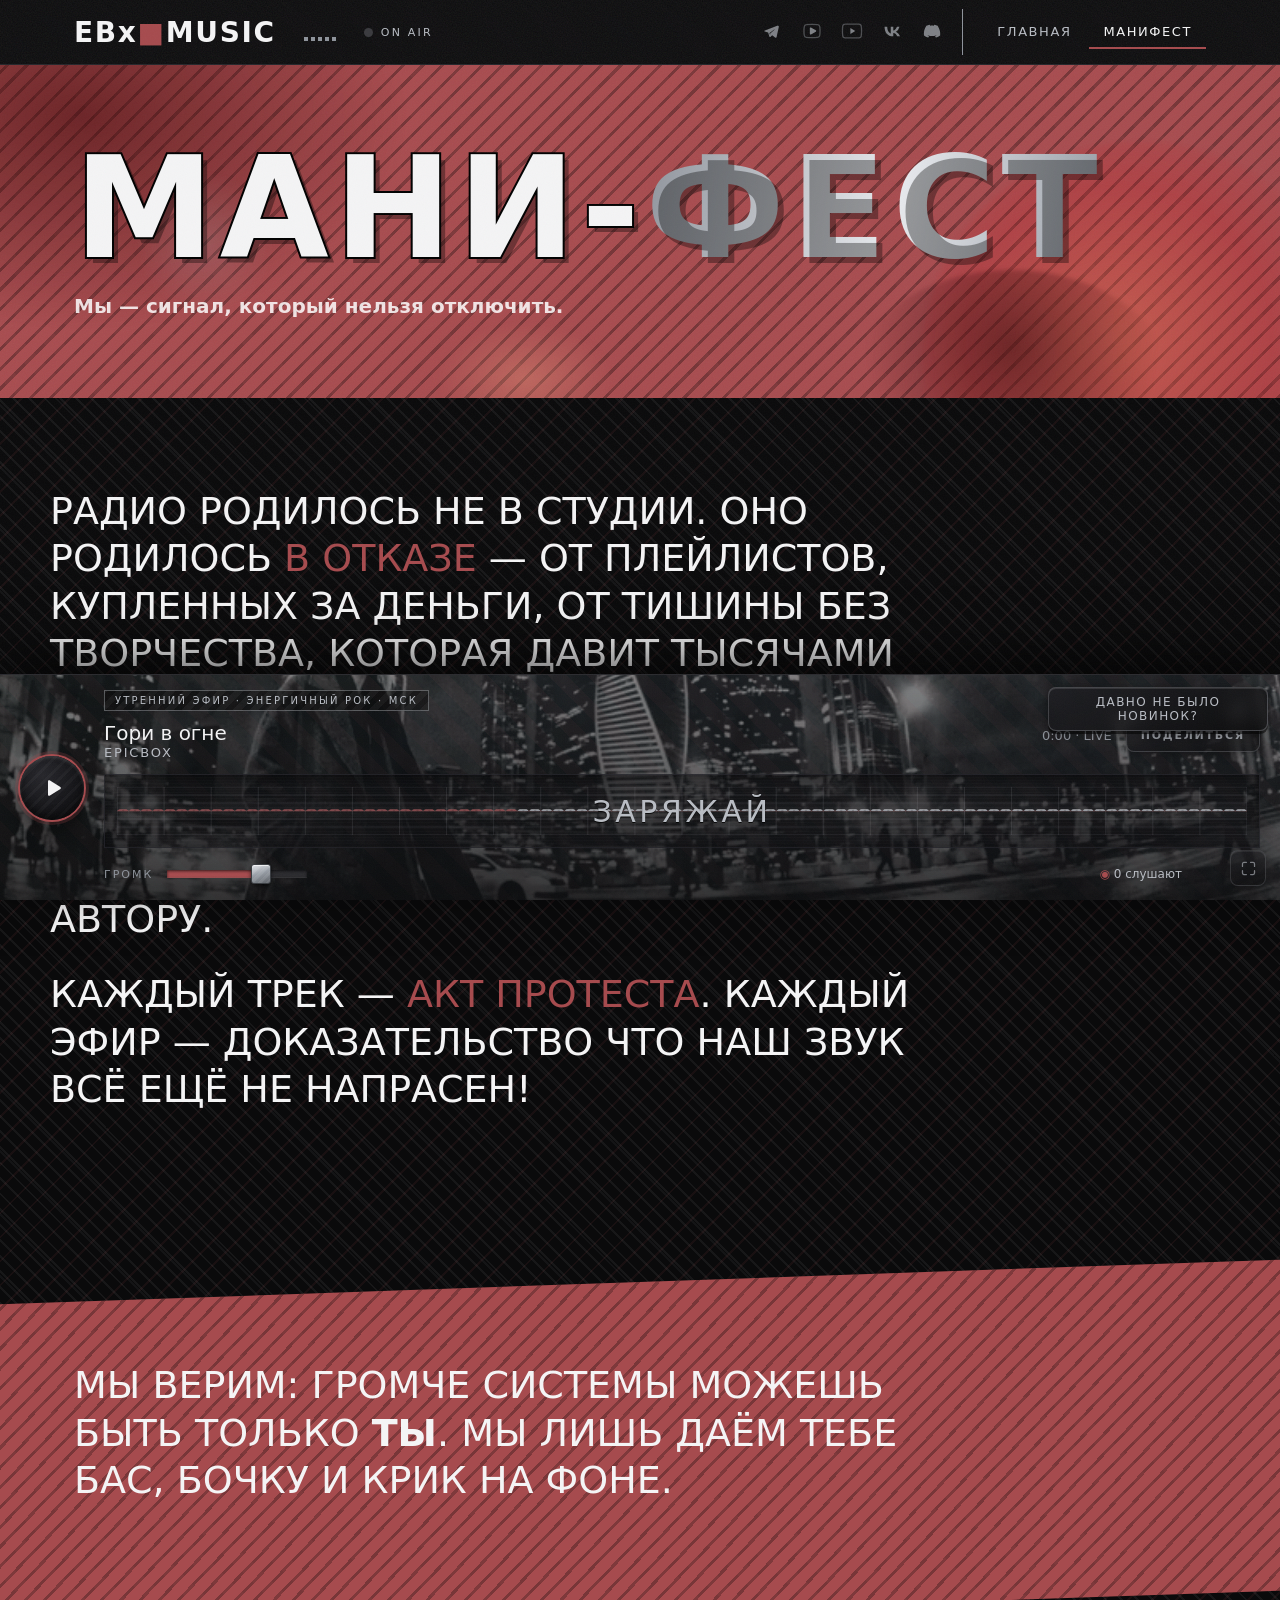
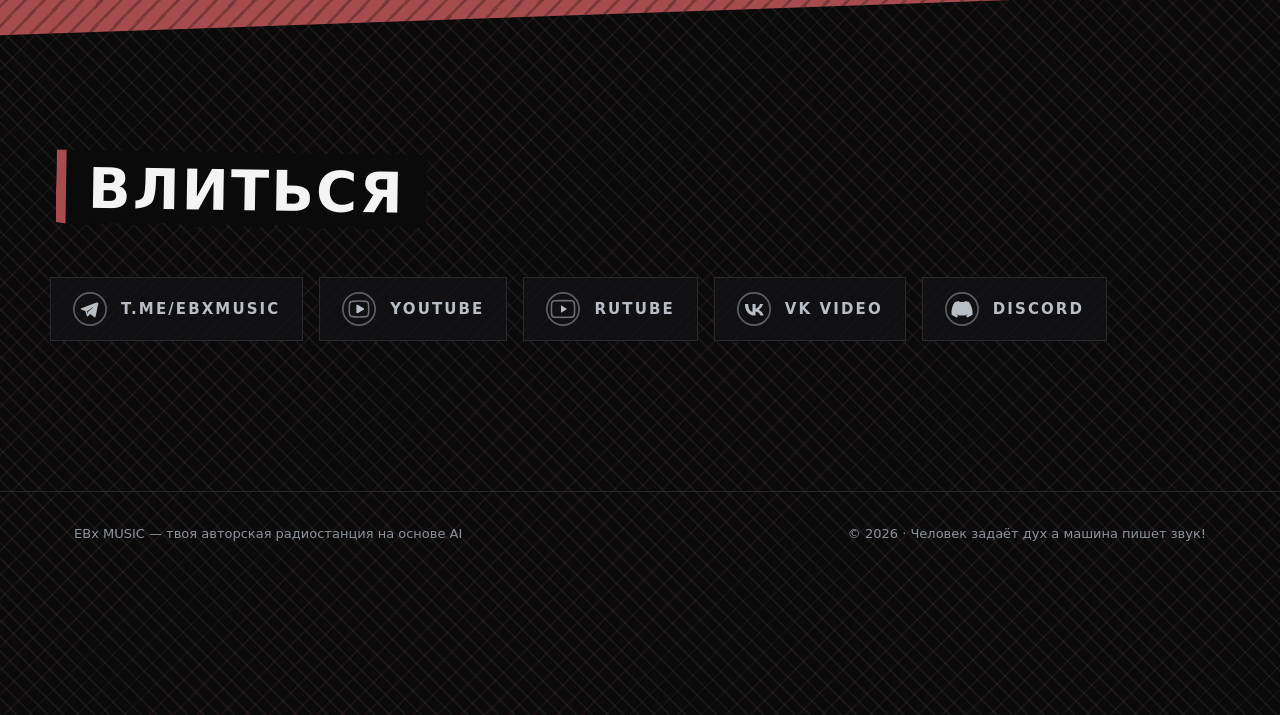
==== commit e9872c7c: "console easter egg" ====
--- a/about.html
+++ b/about.html
@@ -29,6 +29,9 @@
     if(d.readyState==='complete')complete();else addEventListener('load',complete);
     addEventListener('pageshow',function(e){if(e.persisted){done=true;b.remove()}});
   })();
+  </script><script>
+  // пасхалка для тех, кто открыл консоль
+  console.log('%cНЕ ОТДАВАЙ СЕБЯ МАШИНЕ.. ▌', 'font: 700 22px "Arial Narrow", Impact, sans-serif; color:#E8384F; text-shadow:0 0 10px rgba(232,56,79,.7); letter-spacing:.08em;');
   </script>
   <script type="module" crossorigin src="/assets/share-DDExCwU0.js"></script>
   <script type="module" crossorigin src="/assets/main-fFuhn7JS.js"></script>
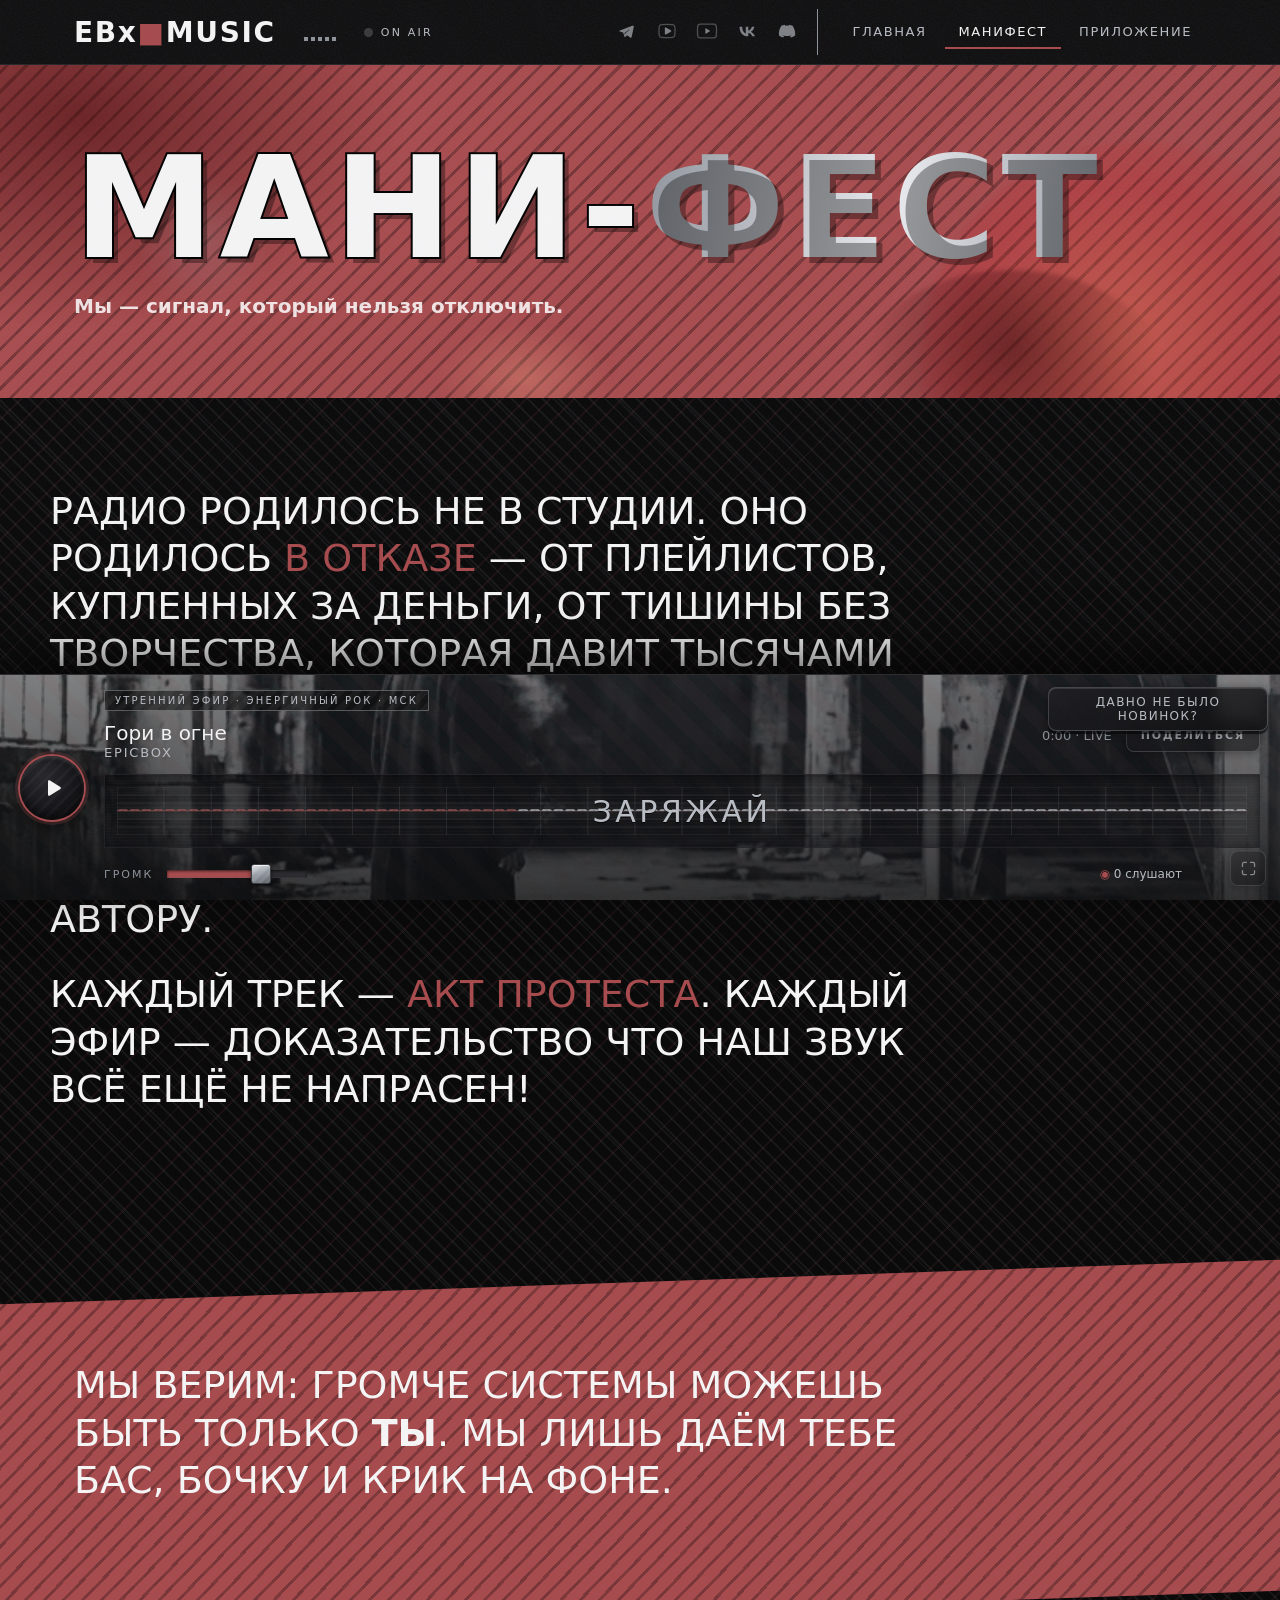
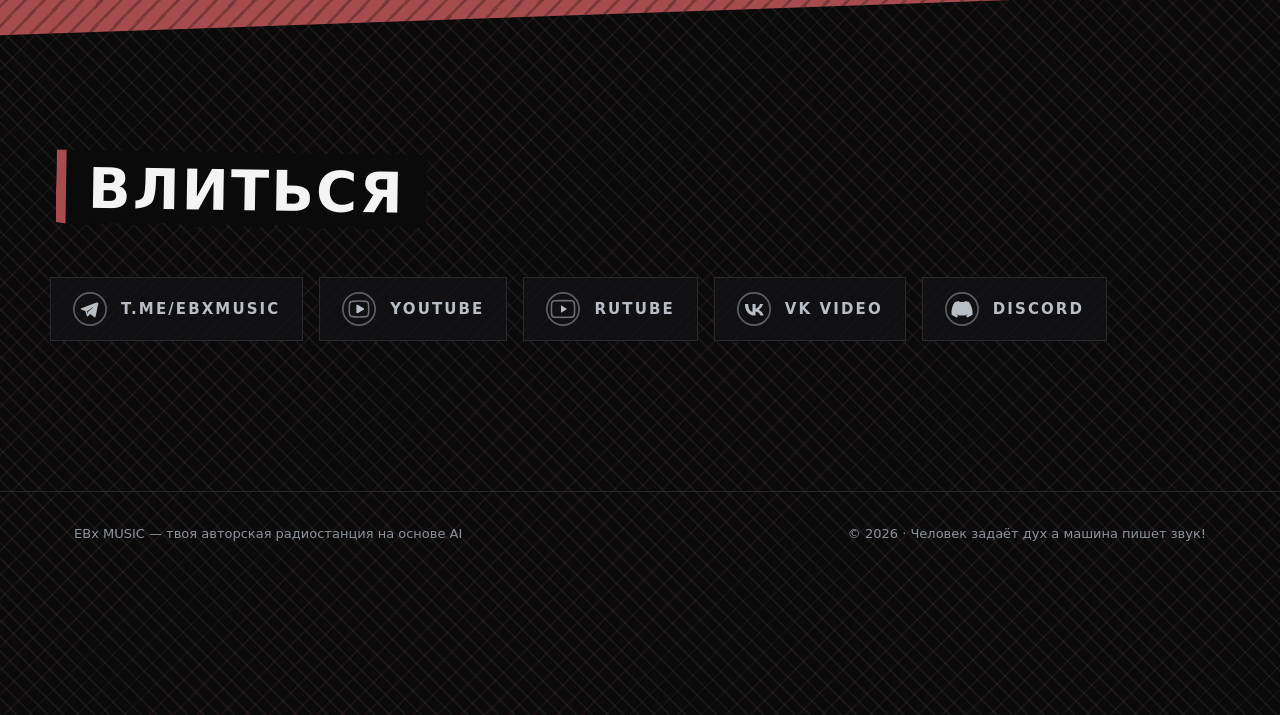
==== commit e9968395: "Страница «Приложение» (/get): RuStore, NashStore, APK с сервера" ====
--- a/about.html
+++ b/about.html
@@ -62,14 +62,14 @@
         <svg viewBox="0 0 24 24" width="20" height="20" fill="none" xmlns="http://www.w3.org/2000/svg" aria-hidden="true"><g transform="scale(.583) translate(8.6 8.6)"><path d="M20.317 4.3698a19.7913 19.7913 0 00-4.8851-1.5152.0741.0741 0 00-.0785.0371c-.211.3753-.4447.8648-.6083 1.2495-1.8447-.2762-3.68-.2762-5.4868 0-.1636-.3933-.4058-.8742-.6177-1.2495a.077.077 0 00-.0785-.037 19.7363 19.7363 0 00-4.8852 1.515.0699.0699 0 00-.0321.0277C.5334 9.0458-.319 13.8061.1609 18.5114a.0832.0832 0 00.0505.0714 19.8947 19.8947 0 005.9894 3.03.0774.0774 0 00.0839-.0276c.4616-.6304.8731-1.2952 1.226-1.9942a.076.076 0 00-.0416-.1057c-.6528-.2476-1.2743-.5495-1.8722-.8923a.077.077 0 01-.0076-.1277c.1258-.0943.2517-.1923.3718-.2914a.0743.0743 0 01.0776-.0105c3.9278 1.7933 8.18 1.7933 12.0614 0a.0739.0739 0 01.0785.0095c.1202.099.246.1981.3728.2924a.077.077 0 01-.0066.1276 12.2986 12.2986 0 01-1.873.8914.0766.0766 0 00-.0407.1067c.3604.698.7719 1.3628 1.225 1.9932a.076.076 0 00.084.0286 19.8386 19.8386 0 006.0024-3.0299.0772.0772 0 00.0505-.0714c.5004-5.0948-.8379-9.7165-3.5485-13.7394a.061.061 0 00-.0312-.0286z" fill="currentColor"/></g></svg>
       </a>
     </span>
-    <a href="/">Главная</a><a href="/about.html" class="active">Манифест</a>
+    <a href="/">Главная</a><a href="/about.html" class="active">Манифест</a><a href="/get">Приложение</a>
   </nav>
   <button class="burger" id="burgerBtn" aria-label="Меню" aria-expanded="false">
     <span></span><span></span><span></span>
   </button>
 </div></header>
 <div class="mobile-nav" id="mobileNav">
-  <a href="/">Главная</a><a href="/about.html" class="active">Манифест</a>
+  <a href="/">Главная</a><a href="/about.html" class="active">Манифест</a><a href="/get">Приложение</a>
 </div><main id="view" data-page="about">
   <div class="main-collage" style="--shard-img:url('data:,')" data-collage="assets/shards/collage-about.webp" aria-hidden="true"></div>
 <section class="hero" style="padding:80px 0"><div class="hero-blobs" aria-hidden="true"><i></i><i></i><i></i><i></i><i></i></div><div class="wrap">
